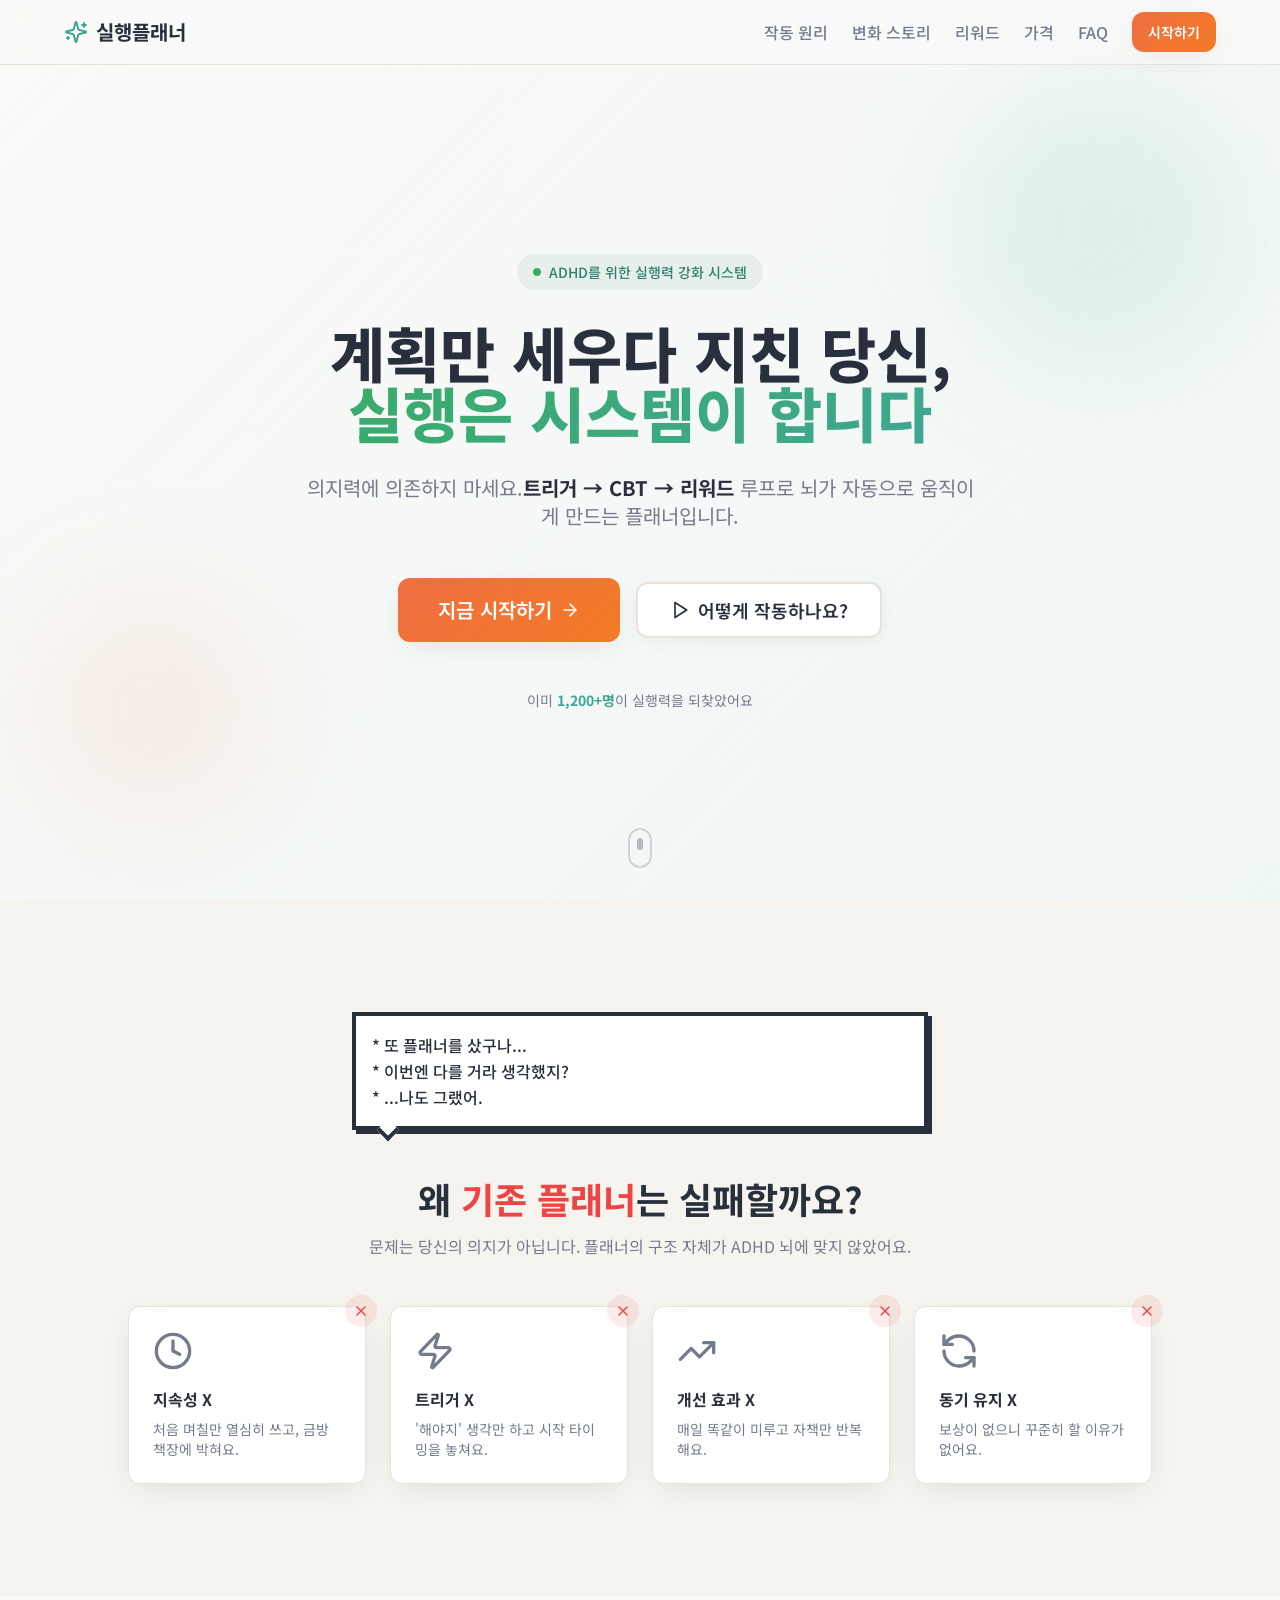
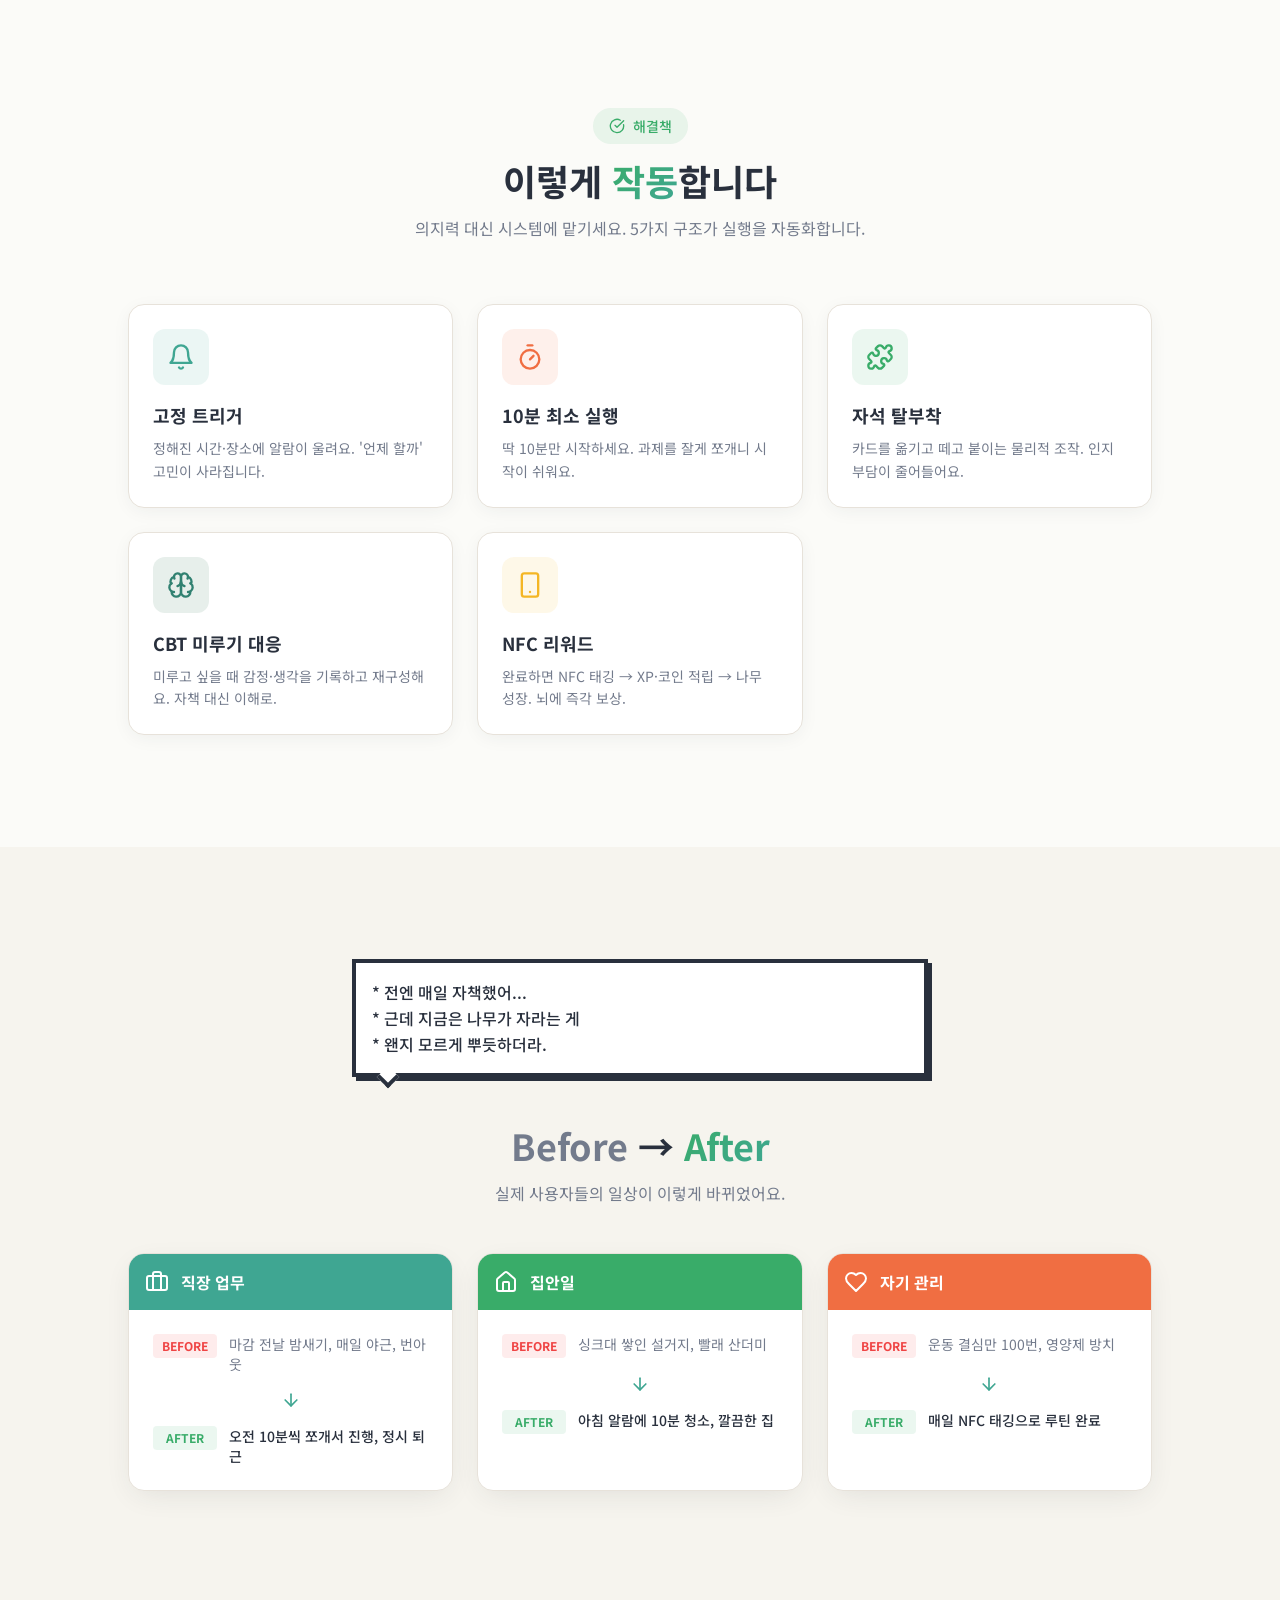
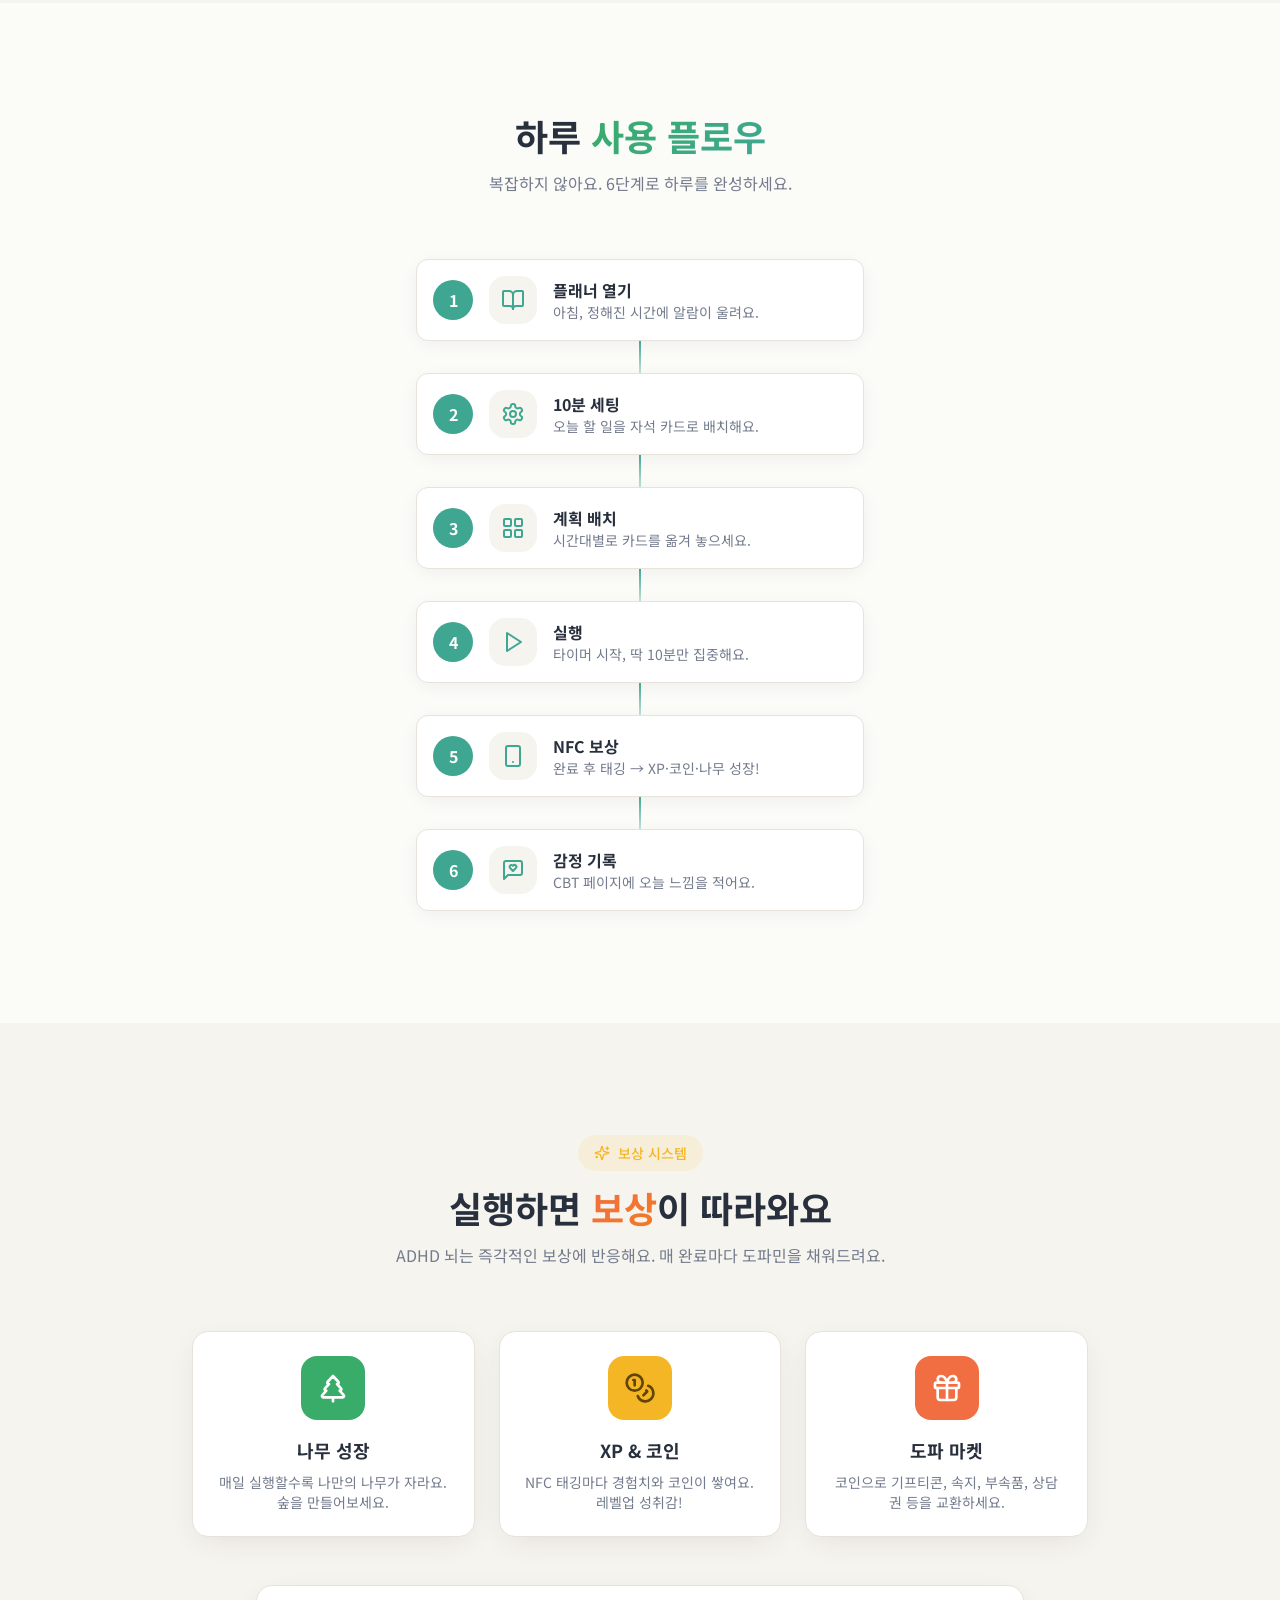
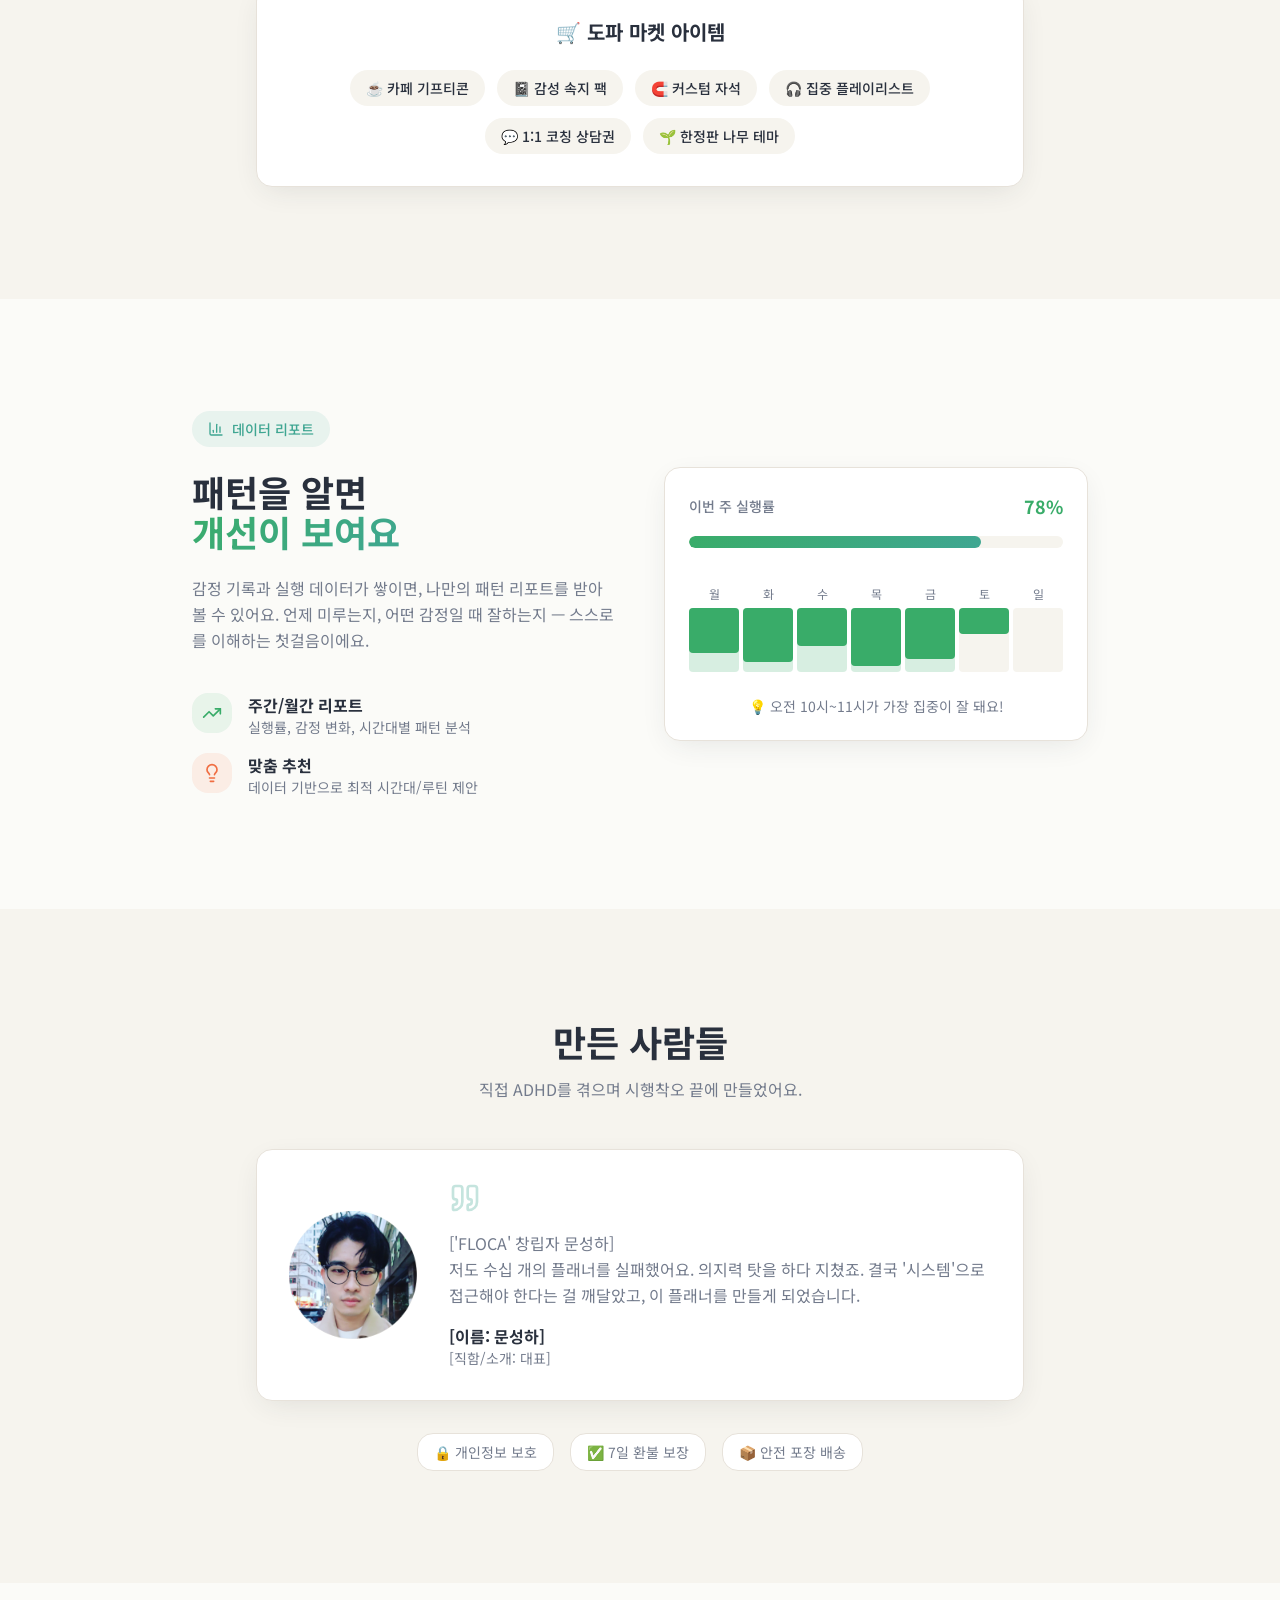
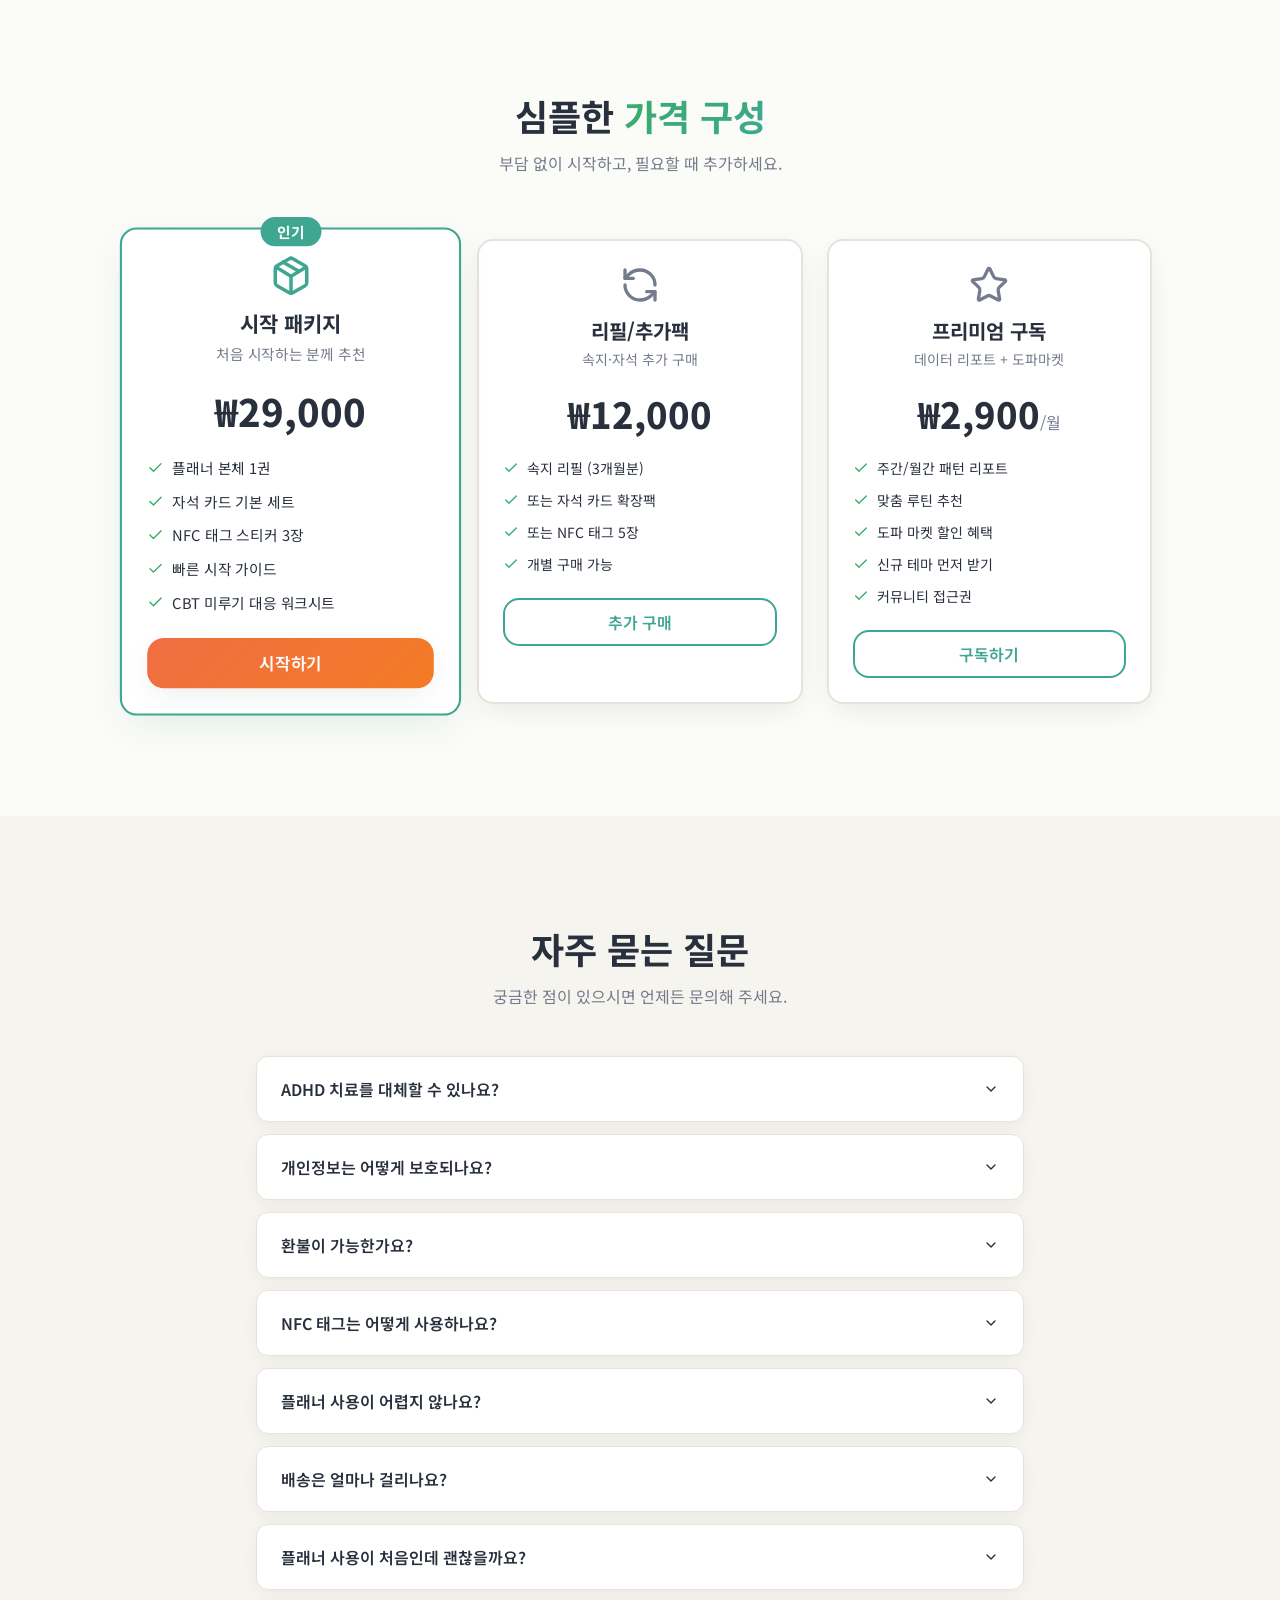
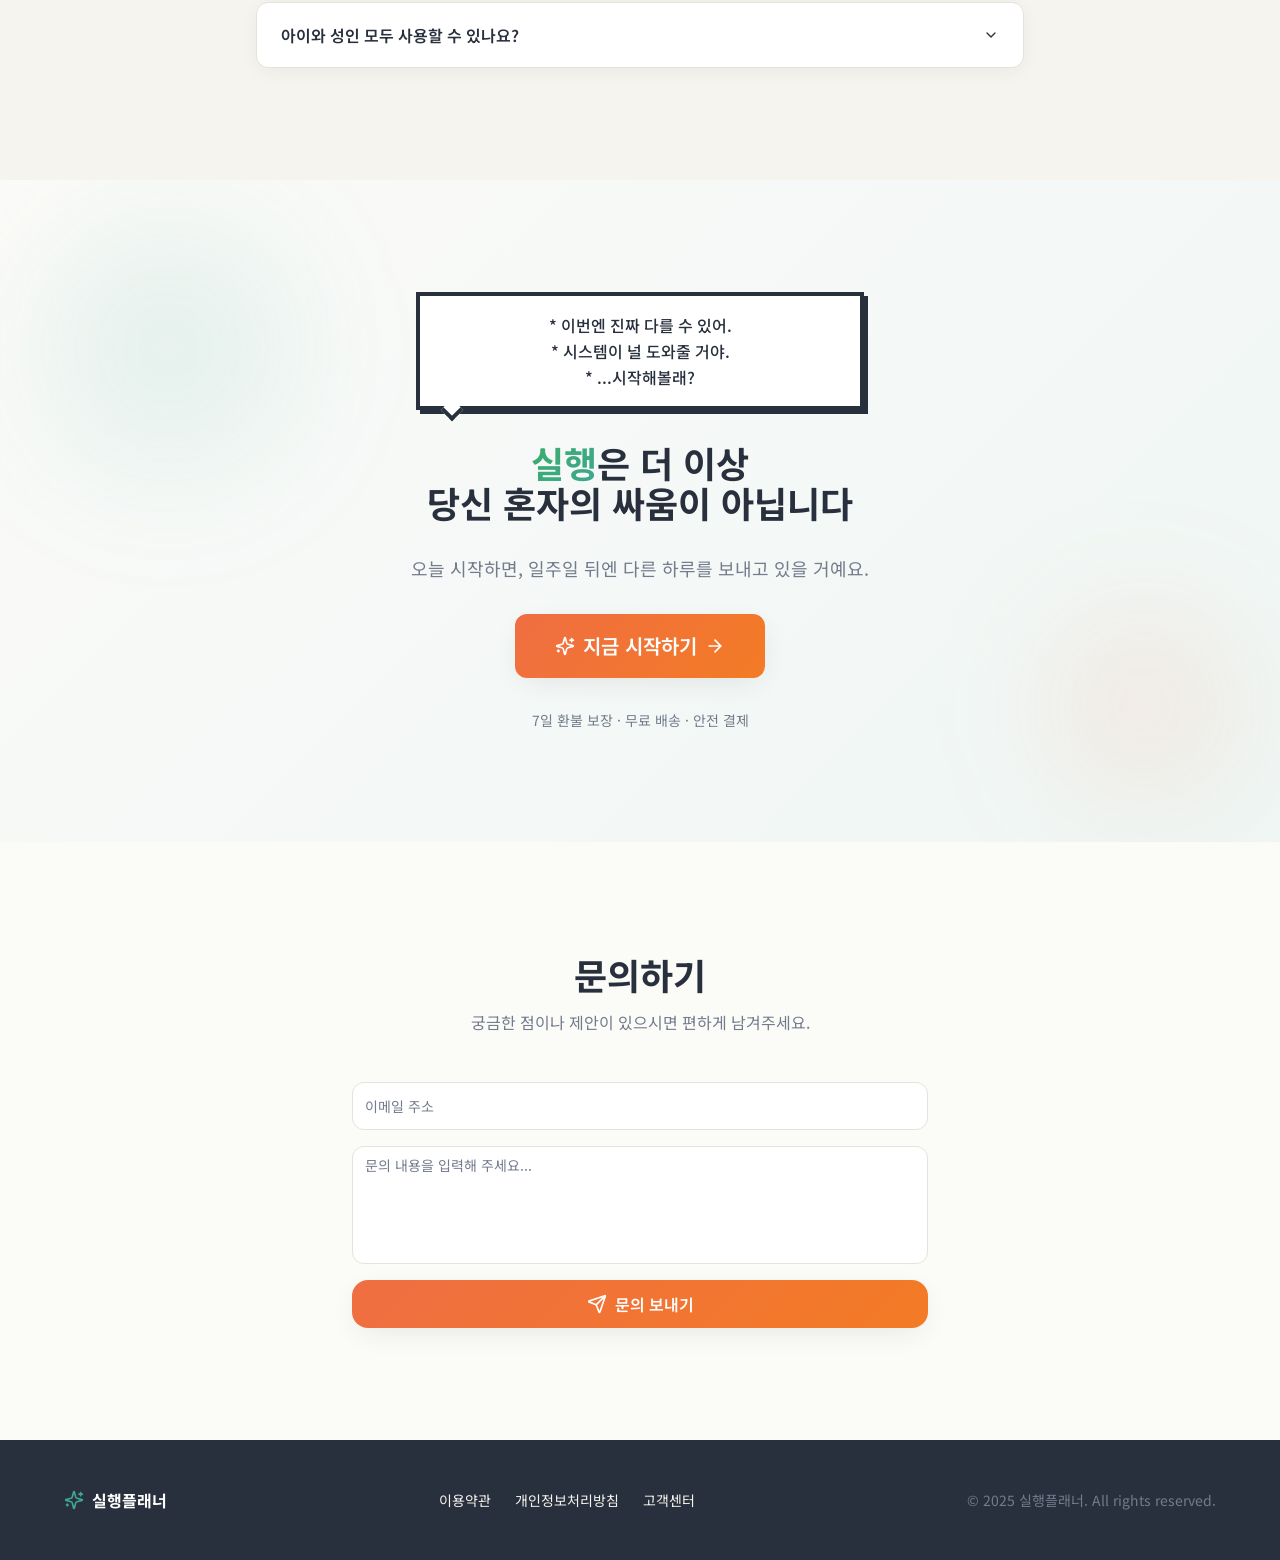
==== index.html @ 1f43a596 "배포" ====
<!DOCTYPE html>
<html lang="ko">
  <head>
    <meta charset="UTF-8" />
    <meta name="viewport" content="width=device-width, initial-scale=1.0" />
    
    <!-- SEO -->
    <title>실행플래너 | ADHD를 위한 실행력 강화 시스템</title>
    <meta name="description" content="계획만 세우다 지친 당신을 위한 ADHD 맞춤 플래너. 트리거+CBT+리워드 루프로 실행을 자동화합니다. 의지력 대신 시스템에 맡기세요." />
    <meta name="keywords" content="ADHD, 플래너, 실행력, 집중력, 시간관리, CBT, 리워드, 습관형성" />
    <meta name="author" content="실행플래너" />
    
    <!-- Open Graph -->
    <meta property="og:type" content="website" />
    <meta property="og:title" content="실행플래너 | ADHD를 위한 실행력 강화 시스템" />
    <meta property="og:description" content="계획만 세우다 지친 당신을 위한 ADHD 맞춤 플래너. 트리거+CBT+리워드 루프로 실행을 자동화합니다." />
    <meta property="og:image" content="/og-image.png" />
    <meta property="og:url" content="https://실행플래너.com" />
    <meta property="og:locale" content="ko_KR" />
    
    <!-- Twitter Card -->
    <meta name="twitter:card" content="summary_large_image" />
    <meta name="twitter:title" content="실행플래너 | ADHD를 위한 실행력 강화 시스템" />
    <meta name="twitter:description" content="계획만 세우다 지친 당신을 위한 ADHD 맞춤 플래너." />
    
    <!-- Canonical -->
    <link rel="canonical" href="https://실행플래너.com" />
    
    <!-- Favicon -->
    <link rel="icon" type="image/x-icon" href="/favicon.ico" />
    
    <!-- Preconnect for fonts -->
    <link rel="preconnect" href="https://fonts.googleapis.com" />
    <link rel="preconnect" href="https://fonts.gstatic.com" crossorigin />
    <script type="module" crossorigin src="/assets/index-B01bifIg.js"></script>
    <link rel="stylesheet" crossorigin href="/assets/index-B562vEe8.css">
  </head>
  <body>
    <div id="root"></div>
  </body>
</html>
---- assets/index-B562vEe8.css ----
@import"https://fonts.googleapis.com/css2?family=Noto+Sans+KR:wght@400;500;600;700;800&display=swap";*,:before,:after{--tw-border-spacing-x: 0;--tw-border-spacing-y: 0;--tw-translate-x: 0;--tw-translate-y: 0;--tw-rotate: 0;--tw-skew-x: 0;--tw-skew-y: 0;--tw-scale-x: 1;--tw-scale-y: 1;--tw-pan-x: ;--tw-pan-y: ;--tw-pinch-zoom: ;--tw-scroll-snap-strictness: proximity;--tw-gradient-from-position: ;--tw-gradient-via-position: ;--tw-gradient-to-position: ;--tw-ordinal: ;--tw-slashed-zero: ;--tw-numeric-figure: ;--tw-numeric-spacing: ;--tw-numeric-fraction: ;--tw-ring-inset: ;--tw-ring-offset-width: 0px;--tw-ring-offset-color: #fff;--tw-ring-color: rgb(59 130 246 / .5);--tw-ring-offset-shadow: 0 0 #0000;--tw-ring-shadow: 0 0 #0000;--tw-shadow: 0 0 #0000;--tw-shadow-colored: 0 0 #0000;--tw-blur: ;--tw-brightness: ;--tw-contrast: ;--tw-grayscale: ;--tw-hue-rotate: ;--tw-invert: ;--tw-saturate: ;--tw-sepia: ;--tw-drop-shadow: ;--tw-backdrop-blur: ;--tw-backdrop-brightness: ;--tw-backdrop-contrast: ;--tw-backdrop-grayscale: ;--tw-backdrop-hue-rotate: ;--tw-backdrop-invert: ;--tw-backdrop-opacity: ;--tw-backdrop-saturate: ;--tw-backdrop-sepia: ;--tw-contain-size: ;--tw-contain-layout: ;--tw-contain-paint: ;--tw-contain-style: }::backdrop{--tw-border-spacing-x: 0;--tw-border-spacing-y: 0;--tw-translate-x: 0;--tw-translate-y: 0;--tw-rotate: 0;--tw-skew-x: 0;--tw-skew-y: 0;--tw-scale-x: 1;--tw-scale-y: 1;--tw-pan-x: ;--tw-pan-y: ;--tw-pinch-zoom: ;--tw-scroll-snap-strictness: proximity;--tw-gradient-from-position: ;--tw-gradient-via-position: ;--tw-gradient-to-position: ;--tw-ordinal: ;--tw-slashed-zero: ;--tw-numeric-figure: ;--tw-numeric-spacing: ;--tw-numeric-fraction: ;--tw-ring-inset: ;--tw-ring-offset-width: 0px;--tw-ring-offset-color: #fff;--tw-ring-color: rgb(59 130 246 / .5);--tw-ring-offset-shadow: 0 0 #0000;--tw-ring-shadow: 0 0 #0000;--tw-shadow: 0 0 #0000;--tw-shadow-colored: 0 0 #0000;--tw-blur: ;--tw-brightness: ;--tw-contrast: ;--tw-grayscale: ;--tw-hue-rotate: ;--tw-invert: ;--tw-saturate: ;--tw-sepia: ;--tw-drop-shadow: ;--tw-backdrop-blur: ;--tw-backdrop-brightness: ;--tw-backdrop-contrast: ;--tw-backdrop-grayscale: ;--tw-backdrop-hue-rotate: ;--tw-backdrop-invert: ;--tw-backdrop-opacity: ;--tw-backdrop-saturate: ;--tw-backdrop-sepia: ;--tw-contain-size: ;--tw-contain-layout: ;--tw-contain-paint: ;--tw-contain-style: }*,:before,:after{box-sizing:border-box;border-width:0;border-style:solid;border-color:#e5e7eb}:before,:after{--tw-content: ""}html,:host{line-height:1.5;-webkit-text-size-adjust:100%;-moz-tab-size:4;-o-tab-size:4;tab-size:4;font-family:Noto Sans KR,sans-serif;font-feature-settings:normal;font-variation-settings:normal;-webkit-tap-highlight-color:transparent}body{margin:0;line-height:inherit}hr{height:0;color:inherit;border-top-width:1px}abbr:where([title]){-webkit-text-decoration:underline dotted;text-decoration:underline dotted}h1,h2,h3,h4,h5,h6{font-size:inherit;font-weight:inherit}a{color:inherit;text-decoration:inherit}b,strong{font-weight:bolder}code,kbd,samp,pre{font-family:ui-monospace,SFMono-Regular,Menlo,Monaco,Consolas,Liberation Mono,Courier New,monospace;font-feature-settings:normal;font-variation-settings:normal;font-size:1em}small{font-size:80%}sub,sup{font-size:75%;line-height:0;position:relative;vertical-align:baseline}sub{bottom:-.25em}sup{top:-.5em}table{text-indent:0;border-color:inherit;border-collapse:collapse}button,input,optgroup,select,textarea{font-family:inherit;font-feature-settings:inherit;font-variation-settings:inherit;font-size:100%;font-weight:inherit;line-height:inherit;letter-spacing:inherit;color:inherit;margin:0;padding:0}button,select{text-transform:none}button,input:where([type=button]),input:where([type=reset]),input:where([type=submit]){-webkit-appearance:button;background-color:transparent;background-image:none}:-moz-focusring{outline:auto}:-moz-ui-invalid{box-shadow:none}progress{vertical-align:baseline}::-webkit-inner-spin-button,::-webkit-outer-spin-button{height:auto}[type=search]{-webkit-appearance:textfield;outline-offset:-2px}::-webkit-search-decoration{-webkit-appearance:none}::-webkit-file-upload-button{-webkit-appearance:button;font:inherit}summary{display:list-item}blockquote,dl,dd,h1,h2,h3,h4,h5,h6,hr,figure,p,pre{margin:0}fieldset{margin:0;padding:0}legend{padding:0}ol,ul,menu{list-style:none;margin:0;padding:0}dialog{padding:0}textarea{resize:vertical}input::-moz-placeholder,textarea::-moz-placeholder{opacity:1;color:#9ca3af}input::placeholder,textarea::placeholder{opacity:1;color:#9ca3af}button,[role=button]{cursor:pointer}:disabled{cursor:default}img,svg,video,canvas,audio,iframe,embed,object{display:block;vertical-align:middle}img,video{max-width:100%;height:auto}[hidden]:where(:not([hidden=until-found])){display:none}:root{--background: 45 30% 98%;--foreground: 220 20% 20%;--card: 0 0% 100%;--card-foreground: 220 20% 20%;--popover: 0 0% 100%;--popover-foreground: 220 20% 20%;--primary: 168 45% 45%;--primary-foreground: 0 0% 100%;--secondary: 150 20% 92%;--secondary-foreground: 168 45% 35%;--muted: 40 30% 95%;--muted-foreground: 220 10% 50%;--accent: 15 85% 60%;--accent-foreground: 0 0% 100%;--reward: 42 90% 55%;--reward-foreground: 42 90% 20%;--growth: 145 50% 45%;--growth-foreground: 0 0% 100%;--destructive: 0 84.2% 60.2%;--destructive-foreground: 210 40% 98%;--border: 40 20% 88%;--input: 40 20% 88%;--ring: 168 45% 45%;--radius: 1rem;--shadow-soft: 0 4px 20px -4px hsl(220 20% 20% / .08);--shadow-card: 0 8px 30px -8px hsl(220 20% 20% / .12);--shadow-hover: 0 12px 40px -12px hsl(168 45% 45% / .2);--gradient-hero: linear-gradient(135deg, hsl(45 30% 98%) 0%, hsl(168 30% 95%) 100%);--gradient-accent: linear-gradient(135deg, hsl(15 85% 60%) 0%, hsl(25 90% 55%) 100%);--gradient-growth: linear-gradient(135deg, hsl(145 50% 45%) 0%, hsl(168 45% 45%) 100%);--gradient-reward: linear-gradient(135deg, hsl(42 90% 55%) 0%, hsl(35 85% 50%) 100%);--sidebar-background: 0 0% 98%;--sidebar-foreground: 240 5.3% 26.1%;--sidebar-primary: 240 5.9% 10%;--sidebar-primary-foreground: 0 0% 98%;--sidebar-accent: 240 4.8% 95.9%;--sidebar-accent-foreground: 240 5.9% 10%;--sidebar-border: 220 13% 91%;--sidebar-ring: 217.2 91.2% 59.8%}.dark{--background: 220 20% 12%;--foreground: 45 30% 95%;--card: 220 20% 16%;--card-foreground: 45 30% 95%;--popover: 220 20% 16%;--popover-foreground: 45 30% 95%;--primary: 168 45% 50%;--primary-foreground: 220 20% 10%;--secondary: 220 15% 22%;--secondary-foreground: 168 45% 70%;--muted: 220 15% 20%;--muted-foreground: 220 10% 60%;--accent: 15 85% 55%;--accent-foreground: 0 0% 100%;--reward: 42 90% 55%;--reward-foreground: 42 90% 15%;--growth: 145 50% 50%;--growth-foreground: 220 20% 10%;--destructive: 0 62.8% 30.6%;--destructive-foreground: 210 40% 98%;--border: 220 15% 25%;--input: 220 15% 25%;--ring: 168 45% 50%;--shadow-soft: 0 4px 20px -4px hsl(0 0% 0% / .3);--shadow-card: 0 8px 30px -8px hsl(0 0% 0% / .4);--shadow-hover: 0 12px 40px -12px hsl(168 45% 45% / .3)}*{border-color:hsl(var(--border))}html{scroll-behavior:smooth}body{background-color:hsl(var(--background));color:hsl(var(--foreground));-webkit-font-smoothing:antialiased;-moz-osx-font-smoothing:grayscale;font-family:Noto Sans KR,sans-serif}.container{width:100%;margin-right:auto;margin-left:auto;padding-right:1.5rem;padding-left:1.5rem}@media (min-width: 640px){.container{max-width:640px}}@media (min-width: 768px){.container{max-width:768px}}@media (min-width: 1024px){.container{max-width:1024px}}@media (min-width: 1200px){.container{max-width:1200px}}.dialog-box{position:relative;border-radius:0;border-width:4px;border-color:hsl(var(--foreground));background-color:hsl(var(--card));padding:1rem;box-shadow:4px 4px hsl(var(--foreground))}.dialog-box:before{content:"";position:absolute;bottom:-.75rem;left:1.5rem;height:1rem;width:1rem;border-bottom-width:4px;border-right-width:4px;border-color:hsl(var(--foreground));background-color:hsl(var(--card));transform:rotate(45deg)}.flow-connector{margin-left:auto;margin-right:auto;height:2rem;width:.125rem;background-image:linear-gradient(to bottom,var(--tw-gradient-stops));--tw-gradient-from: hsl(var(--primary)) var(--tw-gradient-from-position);--tw-gradient-to: hsl(var(--primary) / 0) var(--tw-gradient-to-position);--tw-gradient-stops: var(--tw-gradient-from), var(--tw-gradient-to);--tw-gradient-to: hsl(var(--primary) / .3) var(--tw-gradient-to-position)}.sr-only{position:absolute;width:1px;height:1px;padding:0;margin:-1px;overflow:hidden;clip:rect(0,0,0,0);white-space:nowrap;border-width:0}.pointer-events-none{pointer-events:none}.pointer-events-auto{pointer-events:auto}.visible{visibility:visible}.invisible{visibility:hidden}.fixed{position:fixed}.absolute{position:absolute}.relative{position:relative}.inset-0{top:0;right:0;bottom:0;left:0}.inset-x-0{left:0;right:0}.inset-y-0{top:0;bottom:0}.-bottom-12{bottom:-3rem}.-left-12{left:-3rem}.-right-12{right:-3rem}.-right-3{right:-.75rem}.-top-12{top:-3rem}.-top-3{top:-.75rem}.bottom-0{bottom:0}.bottom-10{bottom:2.5rem}.bottom-20{bottom:5rem}.bottom-8{bottom:2rem}.left-0{left:0}.left-1{left:.25rem}.left-1\/2{left:50%}.left-10{left:2.5rem}.left-2{left:.5rem}.left-\[50\%\]{left:50%}.right-0{right:0}.right-1{right:.25rem}.right-10{right:2.5rem}.right-2{right:.5rem}.right-3{right:.75rem}.right-4{right:1rem}.top-0{top:0}.top-1\.5{top:.375rem}.top-1\/2{top:50%}.top-10{top:2.5rem}.top-2{top:.5rem}.top-20{top:5rem}.top-3\.5{top:.875rem}.top-4{top:1rem}.top-\[1px\]{top:1px}.top-\[50\%\]{top:50%}.top-\[60\%\]{top:60%}.top-full{top:100%}.z-10{z-index:10}.z-20{z-index:20}.z-50{z-index:50}.z-\[100\]{z-index:100}.z-\[1\]{z-index:1}.-mx-1{margin-left:-.25rem;margin-right:-.25rem}.mx-2{margin-left:.5rem;margin-right:.5rem}.mx-3\.5{margin-left:.875rem;margin-right:.875rem}.mx-auto{margin-left:auto;margin-right:auto}.my-0\.5{margin-top:.125rem;margin-bottom:.125rem}.my-1{margin-top:.25rem;margin-bottom:.25rem}.-ml-4{margin-left:-1rem}.-mt-4{margin-top:-1rem}.mb-1{margin-bottom:.25rem}.mb-12{margin-bottom:3rem}.mb-16{margin-bottom:4rem}.mb-2{margin-bottom:.5rem}.mb-3{margin-bottom:.75rem}.mb-4{margin-bottom:1rem}.mb-6{margin-bottom:1.5rem}.ml-1{margin-left:.25rem}.ml-auto{margin-left:auto}.mr-2{margin-right:.5rem}.mt-0\.5{margin-top:.125rem}.mt-1{margin-top:.25rem}.mt-1\.5{margin-top:.375rem}.mt-2{margin-top:.5rem}.mt-24{margin-top:6rem}.mt-4{margin-top:1rem}.mt-8{margin-top:2rem}.mt-auto{margin-top:auto}.block{display:block}.flex{display:flex}.inline-flex{display:inline-flex}.table{display:table}.grid{display:grid}.hidden{display:none}.aspect-square{aspect-ratio:1 / 1}.aspect-video{aspect-ratio:16 / 9}.size-4{width:1rem;height:1rem}.h-1\.5{height:.375rem}.h-10{height:2.5rem}.h-11{height:2.75rem}.h-12{height:3rem}.h-14{height:3.5rem}.h-16{height:4rem}.h-2{height:.5rem}.h-2\.5{height:.625rem}.h-3{height:.75rem}.h-3\.5{height:.875rem}.h-32{height:8rem}.h-4{height:1rem}.h-48{height:12rem}.h-5{height:1.25rem}.h-56{height:14rem}.h-6{height:1.5rem}.h-64{height:16rem}.h-7{height:1.75rem}.h-72{height:18rem}.h-8{height:2rem}.h-9{height:2.25rem}.h-\[1px\]{height:1px}.h-\[var\(--radix-navigation-menu-viewport-height\)\]{height:var(--radix-navigation-menu-viewport-height)}.h-\[var\(--radix-select-trigger-height\)\]{height:var(--radix-select-trigger-height)}.h-auto{height:auto}.h-full{height:100%}.h-px{height:1px}.h-svh{height:100svh}.max-h-96{max-height:24rem}.max-h-\[300px\]{max-height:300px}.max-h-screen{max-height:100vh}.min-h-0{min-height:0px}.min-h-\[80px\]{min-height:80px}.min-h-screen{min-height:100vh}.min-h-svh{min-height:100svh}.w-0{width:0px}.w-1{width:.25rem}.w-1\.5{width:.375rem}.w-10{width:2.5rem}.w-11{width:2.75rem}.w-12{width:3rem}.w-14{width:3.5rem}.w-16{width:4rem}.w-2{width:.5rem}.w-2\.5{width:.625rem}.w-3{width:.75rem}.w-3\.5{width:.875rem}.w-3\/4{width:75%}.w-32{width:8rem}.w-4{width:1rem}.w-48{width:12rem}.w-5{width:1.25rem}.w-56{width:14rem}.w-6{width:1.5rem}.w-64{width:16rem}.w-7{width:1.75rem}.w-72{width:18rem}.w-8{width:2rem}.w-9{width:2.25rem}.w-\[--sidebar-width\]{width:var(--sidebar-width)}.w-\[100px\]{width:100px}.w-\[1px\]{width:1px}.w-\[78\%\]{width:78%}.w-auto{width:auto}.w-full{width:100%}.w-max{width:-moz-max-content;width:max-content}.w-px{width:1px}.min-w-0{min-width:0px}.min-w-5{min-width:1.25rem}.min-w-\[12rem\]{min-width:12rem}.min-w-\[8rem\]{min-width:8rem}.min-w-\[var\(--radix-select-trigger-width\)\]{min-width:var(--radix-select-trigger-width)}.max-w-2xl{max-width:42rem}.max-w-3xl{max-width:48rem}.max-w-4xl{max-width:56rem}.max-w-5xl{max-width:64rem}.max-w-\[--skeleton-width\]{max-width:var(--skeleton-width)}.max-w-lg{max-width:32rem}.max-w-max{max-width:-moz-max-content;max-width:max-content}.max-w-md{max-width:28rem}.max-w-xl{max-width:36rem}.flex-1{flex:1 1 0%}.shrink-0{flex-shrink:0}.grow{flex-grow:1}.grow-0{flex-grow:0}.basis-full{flex-basis:100%}.caption-bottom{caption-side:bottom}.border-collapse{border-collapse:collapse}.-translate-x-1\/2{--tw-translate-x: -50%;transform:translate(var(--tw-translate-x),var(--tw-translate-y)) rotate(var(--tw-rotate)) skew(var(--tw-skew-x)) skewY(var(--tw-skew-y)) scaleX(var(--tw-scale-x)) scaleY(var(--tw-scale-y))}.-translate-x-px{--tw-translate-x: -1px;transform:translate(var(--tw-translate-x),var(--tw-translate-y)) rotate(var(--tw-rotate)) skew(var(--tw-skew-x)) skewY(var(--tw-skew-y)) scaleX(var(--tw-scale-x)) scaleY(var(--tw-scale-y))}.-translate-y-1\/2{--tw-translate-y: -50%;transform:translate(var(--tw-translate-x),var(--tw-translate-y)) rotate(var(--tw-rotate)) skew(var(--tw-skew-x)) skewY(var(--tw-skew-y)) scaleX(var(--tw-scale-x)) scaleY(var(--tw-scale-y))}.translate-x-\[-50\%\]{--tw-translate-x: -50%;transform:translate(var(--tw-translate-x),var(--tw-translate-y)) rotate(var(--tw-rotate)) skew(var(--tw-skew-x)) skewY(var(--tw-skew-y)) scaleX(var(--tw-scale-x)) scaleY(var(--tw-scale-y))}.translate-x-px{--tw-translate-x: 1px;transform:translate(var(--tw-translate-x),var(--tw-translate-y)) rotate(var(--tw-rotate)) skew(var(--tw-skew-x)) skewY(var(--tw-skew-y)) scaleX(var(--tw-scale-x)) scaleY(var(--tw-scale-y))}.translate-y-\[-50\%\]{--tw-translate-y: -50%;transform:translate(var(--tw-translate-x),var(--tw-translate-y)) rotate(var(--tw-rotate)) skew(var(--tw-skew-x)) skewY(var(--tw-skew-y)) scaleX(var(--tw-scale-x)) scaleY(var(--tw-scale-y))}.rotate-45{--tw-rotate: 45deg;transform:translate(var(--tw-translate-x),var(--tw-translate-y)) rotate(var(--tw-rotate)) skew(var(--tw-skew-x)) skewY(var(--tw-skew-y)) scaleX(var(--tw-scale-x)) scaleY(var(--tw-scale-y))}.rotate-90{--tw-rotate: 90deg;transform:translate(var(--tw-translate-x),var(--tw-translate-y)) rotate(var(--tw-rotate)) skew(var(--tw-skew-x)) skewY(var(--tw-skew-y)) scaleX(var(--tw-scale-x)) scaleY(var(--tw-scale-y))}.scale-105{--tw-scale-x: 1.05;--tw-scale-y: 1.05;transform:translate(var(--tw-translate-x),var(--tw-translate-y)) rotate(var(--tw-rotate)) skew(var(--tw-skew-x)) skewY(var(--tw-skew-y)) scaleX(var(--tw-scale-x)) scaleY(var(--tw-scale-y))}.transform{transform:translate(var(--tw-translate-x),var(--tw-translate-y)) rotate(var(--tw-rotate)) skew(var(--tw-skew-x)) skewY(var(--tw-skew-y)) scaleX(var(--tw-scale-x)) scaleY(var(--tw-scale-y))}@keyframes bounce{0%,to{transform:translateY(-25%);animation-timing-function:cubic-bezier(.8,0,1,1)}50%{transform:none;animation-timing-function:cubic-bezier(0,0,.2,1)}}.animate-bounce{animation:bounce 1s infinite}@keyframes pulse{50%{opacity:.5}}.animate-pulse{animation:pulse 2s cubic-bezier(.4,0,.6,1) infinite}.cursor-default{cursor:default}.cursor-pointer{cursor:pointer}.touch-none{touch-action:none}.select-none{-webkit-user-select:none;-moz-user-select:none;user-select:none}.resize-none{resize:none}.scroll-mt-16{scroll-margin-top:4rem}.list-none{list-style-type:none}.grid-cols-1{grid-template-columns:repeat(1,minmax(0,1fr))}.grid-cols-7{grid-template-columns:repeat(7,minmax(0,1fr))}.flex-row{flex-direction:row}.flex-col{flex-direction:column}.flex-col-reverse{flex-direction:column-reverse}.flex-wrap{flex-wrap:wrap}.items-start{align-items:flex-start}.items-end{align-items:flex-end}.items-center{align-items:center}.items-stretch{align-items:stretch}.justify-center{justify-content:center}.justify-between{justify-content:space-between}.gap-1{gap:.25rem}.gap-1\.5{gap:.375rem}.gap-12{gap:3rem}.gap-2{gap:.5rem}.gap-3{gap:.75rem}.gap-4{gap:1rem}.gap-6{gap:1.5rem}.gap-8{gap:2rem}.space-x-1>:not([hidden])~:not([hidden]){--tw-space-x-reverse: 0;margin-right:calc(.25rem * var(--tw-space-x-reverse));margin-left:calc(.25rem * calc(1 - var(--tw-space-x-reverse)))}.space-x-4>:not([hidden])~:not([hidden]){--tw-space-x-reverse: 0;margin-right:calc(1rem * var(--tw-space-x-reverse));margin-left:calc(1rem * calc(1 - var(--tw-space-x-reverse)))}.space-y-1>:not([hidden])~:not([hidden]){--tw-space-y-reverse: 0;margin-top:calc(.25rem * calc(1 - var(--tw-space-y-reverse)));margin-bottom:calc(.25rem * var(--tw-space-y-reverse))}.space-y-1\.5>:not([hidden])~:not([hidden]){--tw-space-y-reverse: 0;margin-top:calc(.375rem * calc(1 - var(--tw-space-y-reverse)));margin-bottom:calc(.375rem * var(--tw-space-y-reverse))}.space-y-2>:not([hidden])~:not([hidden]){--tw-space-y-reverse: 0;margin-top:calc(.5rem * calc(1 - var(--tw-space-y-reverse)));margin-bottom:calc(.5rem * var(--tw-space-y-reverse))}.space-y-3>:not([hidden])~:not([hidden]){--tw-space-y-reverse: 0;margin-top:calc(.75rem * calc(1 - var(--tw-space-y-reverse)));margin-bottom:calc(.75rem * var(--tw-space-y-reverse))}.space-y-4>:not([hidden])~:not([hidden]){--tw-space-y-reverse: 0;margin-top:calc(1rem * calc(1 - var(--tw-space-y-reverse)));margin-bottom:calc(1rem * var(--tw-space-y-reverse))}.space-y-6>:not([hidden])~:not([hidden]){--tw-space-y-reverse: 0;margin-top:calc(1.5rem * calc(1 - var(--tw-space-y-reverse)));margin-bottom:calc(1.5rem * var(--tw-space-y-reverse))}.space-y-8>:not([hidden])~:not([hidden]){--tw-space-y-reverse: 0;margin-top:calc(2rem * calc(1 - var(--tw-space-y-reverse)));margin-bottom:calc(2rem * var(--tw-space-y-reverse))}.overflow-auto{overflow:auto}.overflow-hidden{overflow:hidden}.overflow-y-auto{overflow-y:auto}.overflow-x-hidden{overflow-x:hidden}.whitespace-nowrap{white-space:nowrap}.break-words{overflow-wrap:break-word}.rounded{border-radius:.25rem}.rounded-2xl{border-radius:1rem}.rounded-\[2px\]{border-radius:2px}.rounded-\[inherit\]{border-radius:inherit}.rounded-full{border-radius:9999px}.rounded-lg{border-radius:var(--radius)}.rounded-md{border-radius:calc(var(--radius) - 4px)}.rounded-sm{border-radius:calc(var(--radius) - 8px)}.rounded-xl{border-radius:.75rem}.rounded-t-\[10px\]{border-top-left-radius:10px;border-top-right-radius:10px}.rounded-tl-sm{border-top-left-radius:calc(var(--radius) - 8px)}.border{border-width:1px}.border-2{border-width:2px}.border-\[1\.5px\]{border-width:1.5px}.border-y{border-top-width:1px;border-bottom-width:1px}.border-b{border-bottom-width:1px}.border-l{border-left-width:1px}.border-r{border-right-width:1px}.border-t{border-top-width:1px}.border-dashed{border-style:dashed}.border-\[--color-border\]{border-color:var(--color-border)}.border-border{border-color:hsl(var(--border))}.border-border\/50{border-color:hsl(var(--border) / .5)}.border-destructive{border-color:hsl(var(--destructive))}.border-destructive\/50{border-color:hsl(var(--destructive) / .5)}.border-input{border-color:hsl(var(--input))}.border-muted-foreground\/30{border-color:hsl(var(--muted-foreground) / .3)}.border-primary{border-color:hsl(var(--primary))}.border-sidebar-border{border-color:hsl(var(--sidebar-border))}.border-transparent{border-color:transparent}.border-l-transparent{border-left-color:transparent}.border-t-transparent{border-top-color:transparent}.bg-\[--color-bg\]{background-color:var(--color-bg)}.bg-accent{background-color:hsl(var(--accent))}.bg-accent\/10{background-color:hsl(var(--accent) / .1)}.bg-background{background-color:hsl(var(--background))}.bg-background\/80{background-color:hsl(var(--background) / .8)}.bg-black\/80{background-color:#000c}.bg-border{background-color:hsl(var(--border))}.bg-card{background-color:hsl(var(--card))}.bg-destructive{background-color:hsl(var(--destructive))}.bg-destructive\/10{background-color:hsl(var(--destructive) / .1)}.bg-foreground{background-color:hsl(var(--foreground))}.bg-growth{background-color:hsl(var(--growth))}.bg-growth\/10{background-color:hsl(var(--growth) / .1)}.bg-growth\/20{background-color:hsl(var(--growth) / .2)}.bg-muted{background-color:hsl(var(--muted))}.bg-muted-foreground\/50{background-color:hsl(var(--muted-foreground) / .5)}.bg-muted\/50{background-color:hsl(var(--muted) / .5)}.bg-popover{background-color:hsl(var(--popover))}.bg-primary{background-color:hsl(var(--primary))}.bg-primary\/10{background-color:hsl(var(--primary) / .1)}.bg-reward{background-color:hsl(var(--reward))}.bg-reward\/10{background-color:hsl(var(--reward) / .1)}.bg-secondary{background-color:hsl(var(--secondary))}.bg-sidebar{background-color:hsl(var(--sidebar-background))}.bg-sidebar-border{background-color:hsl(var(--sidebar-border))}.bg-transparent{background-color:transparent}.fill-current{fill:currentColor}.p-0{padding:0}.p-1{padding:.25rem}.p-2{padding:.5rem}.p-3{padding:.75rem}.p-4{padding:1rem}.p-6{padding:1.5rem}.p-8{padding:2rem}.p-\[1px\]{padding:1px}.px-1{padding-left:.25rem;padding-right:.25rem}.px-10{padding-left:2.5rem;padding-right:2.5rem}.px-2{padding-left:.5rem;padding-right:.5rem}.px-2\.5{padding-left:.625rem;padding-right:.625rem}.px-3{padding-left:.75rem;padding-right:.75rem}.px-4{padding-left:1rem;padding-right:1rem}.px-5{padding-left:1.25rem;padding-right:1.25rem}.px-6{padding-left:1.5rem;padding-right:1.5rem}.px-8{padding-left:2rem;padding-right:2rem}.py-0\.5{padding-top:.125rem;padding-bottom:.125rem}.py-1{padding-top:.25rem;padding-bottom:.25rem}.py-1\.5{padding-top:.375rem;padding-bottom:.375rem}.py-12{padding-top:3rem;padding-bottom:3rem}.py-2{padding-top:.5rem;padding-bottom:.5rem}.py-20{padding-top:5rem;padding-bottom:5rem}.py-3{padding-top:.75rem;padding-bottom:.75rem}.py-4{padding-top:1rem;padding-bottom:1rem}.py-5{padding-top:1.25rem;padding-bottom:1.25rem}.py-6{padding-top:1.5rem;padding-bottom:1.5rem}.pb-3{padding-bottom:.75rem}.pb-4{padding-bottom:1rem}.pb-5{padding-bottom:1.25rem}.pl-2\.5{padding-left:.625rem}.pl-4{padding-left:1rem}.pl-8{padding-left:2rem}.pr-2{padding-right:.5rem}.pr-2\.5{padding-right:.625rem}.pr-8{padding-right:2rem}.pt-0{padding-top:0}.pt-1{padding-top:.25rem}.pt-16{padding-top:4rem}.pt-2{padding-top:.5rem}.pt-3{padding-top:.75rem}.pt-4{padding-top:1rem}.text-left{text-align:left}.text-center{text-align:center}.align-middle{vertical-align:middle}.font-mono{font-family:ui-monospace,SFMono-Regular,Menlo,Monaco,Consolas,Liberation Mono,Courier New,monospace}.text-2xl{font-size:1.5rem;line-height:2rem}.text-3xl{font-size:1.875rem;line-height:2.25rem}.text-4xl{font-size:2.25rem;line-height:2.5rem}.text-\[0\.8rem\]{font-size:.8rem}.text-base{font-size:1rem;line-height:1.5rem}.text-lg{font-size:1.125rem;line-height:1.75rem}.text-sm{font-size:.875rem;line-height:1.25rem}.text-xl{font-size:1.25rem;line-height:1.75rem}.text-xs{font-size:.75rem;line-height:1rem}.font-bold{font-weight:700}.font-extrabold{font-weight:800}.font-medium{font-weight:500}.font-normal{font-weight:400}.font-semibold{font-weight:600}.tabular-nums{--tw-numeric-spacing: tabular-nums;font-variant-numeric:var(--tw-ordinal) var(--tw-slashed-zero) var(--tw-numeric-figure) var(--tw-numeric-spacing) var(--tw-numeric-fraction)}.leading-none{line-height:1}.leading-relaxed{line-height:1.625}.leading-tight{line-height:1.25}.tracking-tight{letter-spacing:-.025em}.tracking-widest{letter-spacing:.1em}.text-accent{color:hsl(var(--accent))}.text-accent-foreground{color:hsl(var(--accent-foreground))}.text-card{color:hsl(var(--card))}.text-card-foreground{color:hsl(var(--card-foreground))}.text-current{color:currentColor}.text-destructive{color:hsl(var(--destructive))}.text-destructive-foreground{color:hsl(var(--destructive-foreground))}.text-foreground{color:hsl(var(--foreground))}.text-foreground\/50{color:hsl(var(--foreground) / .5)}.text-growth{color:hsl(var(--growth))}.text-growth-foreground{color:hsl(var(--growth-foreground))}.text-muted{color:hsl(var(--muted))}.text-muted-foreground{color:hsl(var(--muted-foreground))}.text-popover-foreground{color:hsl(var(--popover-foreground))}.text-primary{color:hsl(var(--primary))}.text-primary-foreground{color:hsl(var(--primary-foreground))}.text-primary\/30{color:hsl(var(--primary) / .3)}.text-reward{color:hsl(var(--reward))}.text-reward-foreground{color:hsl(var(--reward-foreground))}.text-secondary-foreground{color:hsl(var(--secondary-foreground))}.text-sidebar-foreground{color:hsl(var(--sidebar-foreground))}.text-sidebar-foreground\/70{color:hsl(var(--sidebar-foreground) / .7)}.underline{text-decoration-line:underline}.underline-offset-4{text-underline-offset:4px}.opacity-0{opacity:0}.opacity-50{opacity:.5}.opacity-60{opacity:.6}.opacity-70{opacity:.7}.opacity-90{opacity:.9}.shadow-\[0_0_0_1px_hsl\(var\(--sidebar-border\)\)\]{--tw-shadow: 0 0 0 1px hsl(var(--sidebar-border));--tw-shadow-colored: 0 0 0 1px var(--tw-shadow-color);box-shadow:var(--tw-ring-offset-shadow, 0 0 #0000),var(--tw-ring-shadow, 0 0 #0000),var(--tw-shadow)}.shadow-lg{--tw-shadow: 0 10px 15px -3px rgb(0 0 0 / .1), 0 4px 6px -4px rgb(0 0 0 / .1);--tw-shadow-colored: 0 10px 15px -3px var(--tw-shadow-color), 0 4px 6px -4px var(--tw-shadow-color);box-shadow:var(--tw-ring-offset-shadow, 0 0 #0000),var(--tw-ring-shadow, 0 0 #0000),var(--tw-shadow)}.shadow-md{--tw-shadow: 0 4px 6px -1px rgb(0 0 0 / .1), 0 2px 4px -2px rgb(0 0 0 / .1);--tw-shadow-colored: 0 4px 6px -1px var(--tw-shadow-color), 0 2px 4px -2px var(--tw-shadow-color);box-shadow:var(--tw-ring-offset-shadow, 0 0 #0000),var(--tw-ring-shadow, 0 0 #0000),var(--tw-shadow)}.shadow-none{--tw-shadow: 0 0 #0000;--tw-shadow-colored: 0 0 #0000;box-shadow:var(--tw-ring-offset-shadow, 0 0 #0000),var(--tw-ring-shadow, 0 0 #0000),var(--tw-shadow)}.shadow-sm{--tw-shadow: 0 1px 2px 0 rgb(0 0 0 / .05);--tw-shadow-colored: 0 1px 2px 0 var(--tw-shadow-color);box-shadow:var(--tw-ring-offset-shadow, 0 0 #0000),var(--tw-ring-shadow, 0 0 #0000),var(--tw-shadow)}.shadow-xl{--tw-shadow: 0 20px 25px -5px rgb(0 0 0 / .1), 0 8px 10px -6px rgb(0 0 0 / .1);--tw-shadow-colored: 0 20px 25px -5px var(--tw-shadow-color), 0 8px 10px -6px var(--tw-shadow-color);box-shadow:var(--tw-ring-offset-shadow, 0 0 #0000),var(--tw-ring-shadow, 0 0 #0000),var(--tw-shadow)}.shadow-card{--tw-shadow-color: hsl(var(--card));--tw-shadow: var(--tw-shadow-colored)}.outline-none{outline:2px solid transparent;outline-offset:2px}.outline{outline-style:solid}.ring-0{--tw-ring-offset-shadow: var(--tw-ring-inset) 0 0 0 var(--tw-ring-offset-width) var(--tw-ring-offset-color);--tw-ring-shadow: var(--tw-ring-inset) 0 0 0 calc(0px + var(--tw-ring-offset-width)) var(--tw-ring-color);box-shadow:var(--tw-ring-offset-shadow),var(--tw-ring-shadow),var(--tw-shadow, 0 0 #0000)}.ring-2{--tw-ring-offset-shadow: var(--tw-ring-inset) 0 0 0 var(--tw-ring-offset-width) var(--tw-ring-offset-color);--tw-ring-shadow: var(--tw-ring-inset) 0 0 0 calc(2px + var(--tw-ring-offset-width)) var(--tw-ring-color);box-shadow:var(--tw-ring-offset-shadow),var(--tw-ring-shadow),var(--tw-shadow, 0 0 #0000)}.ring-ring{--tw-ring-color: hsl(var(--ring))}.ring-sidebar-ring{--tw-ring-color: hsl(var(--sidebar-ring))}.ring-offset-background{--tw-ring-offset-color: hsl(var(--background))}.blur-3xl{--tw-blur: blur(64px);filter:var(--tw-blur) var(--tw-brightness) var(--tw-contrast) var(--tw-grayscale) var(--tw-hue-rotate) var(--tw-invert) var(--tw-saturate) var(--tw-sepia) var(--tw-drop-shadow)}.filter{filter:var(--tw-blur) var(--tw-brightness) var(--tw-contrast) var(--tw-grayscale) var(--tw-hue-rotate) var(--tw-invert) var(--tw-saturate) var(--tw-sepia) var(--tw-drop-shadow)}.backdrop-blur-md{--tw-backdrop-blur: blur(12px);-webkit-backdrop-filter:var(--tw-backdrop-blur) var(--tw-backdrop-brightness) var(--tw-backdrop-contrast) var(--tw-backdrop-grayscale) var(--tw-backdrop-hue-rotate) var(--tw-backdrop-invert) var(--tw-backdrop-opacity) var(--tw-backdrop-saturate) var(--tw-backdrop-sepia);backdrop-filter:var(--tw-backdrop-blur) var(--tw-backdrop-brightness) var(--tw-backdrop-contrast) var(--tw-backdrop-grayscale) var(--tw-backdrop-hue-rotate) var(--tw-backdrop-invert) var(--tw-backdrop-opacity) var(--tw-backdrop-saturate) var(--tw-backdrop-sepia)}.transition{transition-property:color,background-color,border-color,text-decoration-color,fill,stroke,opacity,box-shadow,transform,filter,-webkit-backdrop-filter;transition-property:color,background-color,border-color,text-decoration-color,fill,stroke,opacity,box-shadow,transform,filter,backdrop-filter;transition-property:color,background-color,border-color,text-decoration-color,fill,stroke,opacity,box-shadow,transform,filter,backdrop-filter,-webkit-backdrop-filter;transition-timing-function:cubic-bezier(.4,0,.2,1);transition-duration:.15s}.transition-\[left\,right\,width\]{transition-property:left,right,width;transition-timing-function:cubic-bezier(.4,0,.2,1);transition-duration:.15s}.transition-\[margin\,opa\]{transition-property:margin,opa;transition-timing-function:cubic-bezier(.4,0,.2,1);transition-duration:.15s}.transition-\[width\,height\,padding\]{transition-property:width,height,padding;transition-timing-function:cubic-bezier(.4,0,.2,1);transition-duration:.15s}.transition-\[width\]{transition-property:width;transition-timing-function:cubic-bezier(.4,0,.2,1);transition-duration:.15s}.transition-all{transition-property:all;transition-timing-function:cubic-bezier(.4,0,.2,1);transition-duration:.15s}.transition-colors{transition-property:color,background-color,border-color,text-decoration-color,fill,stroke;transition-timing-function:cubic-bezier(.4,0,.2,1);transition-duration:.15s}.transition-opacity{transition-property:opacity;transition-timing-function:cubic-bezier(.4,0,.2,1);transition-duration:.15s}.transition-shadow{transition-property:box-shadow;transition-timing-function:cubic-bezier(.4,0,.2,1);transition-duration:.15s}.transition-transform{transition-property:transform;transition-timing-function:cubic-bezier(.4,0,.2,1);transition-duration:.15s}.duration-1000{transition-duration:1s}.duration-200{transition-duration:.2s}.duration-300{transition-duration:.3s}.ease-in-out{transition-timing-function:cubic-bezier(.4,0,.2,1)}.ease-linear{transition-timing-function:linear}@keyframes enter{0%{opacity:var(--tw-enter-opacity, 1);transform:translate3d(var(--tw-enter-translate-x, 0),var(--tw-enter-translate-y, 0),0) scale3d(var(--tw-enter-scale, 1),var(--tw-enter-scale, 1),var(--tw-enter-scale, 1)) rotate(var(--tw-enter-rotate, 0))}}@keyframes exit{to{opacity:var(--tw-exit-opacity, 1);transform:translate3d(var(--tw-exit-translate-x, 0),var(--tw-exit-translate-y, 0),0) scale3d(var(--tw-exit-scale, 1),var(--tw-exit-scale, 1),var(--tw-exit-scale, 1)) rotate(var(--tw-exit-rotate, 0))}}.animate-in{animation-name:enter;animation-duration:.15s;--tw-enter-opacity: initial;--tw-enter-scale: initial;--tw-enter-rotate: initial;--tw-enter-translate-x: initial;--tw-enter-translate-y: initial}.fade-in-0{--tw-enter-opacity: 0}.fade-in-80{--tw-enter-opacity: .8}.zoom-in-95{--tw-enter-scale: .95}.duration-1000{animation-duration:1s}.duration-200{animation-duration:.2s}.duration-300{animation-duration:.3s}.ease-in-out{animation-timing-function:cubic-bezier(.4,0,.2,1)}.ease-linear{animation-timing-function:linear}.text-gradient-primary{-webkit-background-clip:text;background-clip:text;color:transparent;background-image:var(--gradient-growth)}.text-gradient-accent{-webkit-background-clip:text;background-clip:text;color:transparent;background-image:var(--gradient-accent)}.bg-gradient-hero{background:var(--gradient-hero)}.bg-gradient-accent{background:var(--gradient-accent)}.bg-gradient-growth{background:var(--gradient-growth)}.bg-gradient-reward{background:var(--gradient-reward)}.shadow-soft{box-shadow:var(--shadow-soft)}.shadow-card{box-shadow:var(--shadow-card)}.shadow-hover{box-shadow:var(--shadow-hover)}@keyframes float{0%,to{transform:translateY(0)}50%{transform:translateY(-10px)}}@keyframes grow{0%{transform:scale(.8);opacity:0}to{transform:scale(1);opacity:1}}.file\:border-0::file-selector-button{border-width:0px}.file\:bg-transparent::file-selector-button{background-color:transparent}.file\:text-sm::file-selector-button{font-size:.875rem;line-height:1.25rem}.file\:font-medium::file-selector-button{font-weight:500}.file\:text-foreground::file-selector-button{color:hsl(var(--foreground))}.placeholder\:text-muted-foreground::-moz-placeholder{color:hsl(var(--muted-foreground))}.placeholder\:text-muted-foreground::placeholder{color:hsl(var(--muted-foreground))}.after\:absolute:after{content:var(--tw-content);position:absolute}.after\:-inset-2:after{content:var(--tw-content);top:-.5rem;right:-.5rem;bottom:-.5rem;left:-.5rem}.after\:inset-y-0:after{content:var(--tw-content);top:0;bottom:0}.after\:left-1\/2:after{content:var(--tw-content);left:50%}.after\:w-1:after{content:var(--tw-content);width:.25rem}.after\:w-\[2px\]:after{content:var(--tw-content);width:2px}.after\:-translate-x-1\/2:after{content:var(--tw-content);--tw-translate-x: -50%;transform:translate(var(--tw-translate-x),var(--tw-translate-y)) rotate(var(--tw-rotate)) skew(var(--tw-skew-x)) skewY(var(--tw-skew-y)) scaleX(var(--tw-scale-x)) scaleY(var(--tw-scale-y))}.first\:rounded-l-md:first-child{border-top-left-radius:calc(var(--radius) - 4px);border-bottom-left-radius:calc(var(--radius) - 4px)}.first\:border-l:first-child{border-left-width:1px}.last\:rounded-r-md:last-child{border-top-right-radius:calc(var(--radius) - 4px);border-bottom-right-radius:calc(var(--radius) - 4px)}.focus-within\:relative:focus-within{position:relative}.focus-within\:z-20:focus-within{z-index:20}.hover\:scale-105:hover{--tw-scale-x: 1.05;--tw-scale-y: 1.05;transform:translate(var(--tw-translate-x),var(--tw-translate-y)) rotate(var(--tw-rotate)) skew(var(--tw-skew-x)) skewY(var(--tw-skew-y)) scaleX(var(--tw-scale-x)) scaleY(var(--tw-scale-y))}.hover\:border-destructive\/30:hover{border-color:hsl(var(--destructive) / .3)}.hover\:border-primary:hover{border-color:hsl(var(--primary))}.hover\:border-primary\/20:hover{border-color:hsl(var(--primary) / .2)}.hover\:border-primary\/30:hover{border-color:hsl(var(--primary) / .3)}.hover\:bg-accent:hover{background-color:hsl(var(--accent))}.hover\:bg-destructive\/80:hover{background-color:hsl(var(--destructive) / .8)}.hover\:bg-destructive\/90:hover{background-color:hsl(var(--destructive) / .9)}.hover\:bg-muted:hover{background-color:hsl(var(--muted))}.hover\:bg-muted\/50:hover{background-color:hsl(var(--muted) / .5)}.hover\:bg-primary:hover{background-color:hsl(var(--primary))}.hover\:bg-primary\/80:hover{background-color:hsl(var(--primary) / .8)}.hover\:bg-primary\/90:hover{background-color:hsl(var(--primary) / .9)}.hover\:bg-secondary:hover{background-color:hsl(var(--secondary))}.hover\:bg-secondary\/80:hover{background-color:hsl(var(--secondary) / .8)}.hover\:bg-sidebar-accent:hover{background-color:hsl(var(--sidebar-accent))}.hover\:text-accent-foreground:hover{color:hsl(var(--accent-foreground))}.hover\:text-card:hover{color:hsl(var(--card))}.hover\:text-foreground:hover{color:hsl(var(--foreground))}.hover\:text-muted-foreground:hover{color:hsl(var(--muted-foreground))}.hover\:text-primary:hover{color:hsl(var(--primary))}.hover\:text-primary-foreground:hover{color:hsl(var(--primary-foreground))}.hover\:text-primary\/90:hover{color:hsl(var(--primary) / .9)}.hover\:text-sidebar-accent-foreground:hover{color:hsl(var(--sidebar-accent-foreground))}.hover\:underline:hover{text-decoration-line:underline}.hover\:opacity-100:hover{opacity:1}.hover\:shadow-\[0_0_0_1px_hsl\(var\(--sidebar-accent\)\)\]:hover{--tw-shadow: 0 0 0 1px hsl(var(--sidebar-accent));--tw-shadow-colored: 0 0 0 1px var(--tw-shadow-color);box-shadow:var(--tw-ring-offset-shadow, 0 0 #0000),var(--tw-ring-shadow, 0 0 #0000),var(--tw-shadow)}.hover\:shadow-hover:hover{box-shadow:var(--shadow-hover)}.hover\:after\:bg-sidebar-border:hover:after{content:var(--tw-content);background-color:hsl(var(--sidebar-border))}.focus\:bg-accent:focus{background-color:hsl(var(--accent))}.focus\:bg-primary:focus{background-color:hsl(var(--primary))}.focus\:text-accent-foreground:focus{color:hsl(var(--accent-foreground))}.focus\:text-primary-foreground:focus{color:hsl(var(--primary-foreground))}.focus\:opacity-100:focus{opacity:1}.focus\:outline-none:focus{outline:2px solid transparent;outline-offset:2px}.focus\:ring-2:focus{--tw-ring-offset-shadow: var(--tw-ring-inset) 0 0 0 var(--tw-ring-offset-width) var(--tw-ring-offset-color);--tw-ring-shadow: var(--tw-ring-inset) 0 0 0 calc(2px + var(--tw-ring-offset-width)) var(--tw-ring-color);box-shadow:var(--tw-ring-offset-shadow),var(--tw-ring-shadow),var(--tw-shadow, 0 0 #0000)}.focus\:ring-ring:focus{--tw-ring-color: hsl(var(--ring))}.focus\:ring-offset-2:focus{--tw-ring-offset-width: 2px}.focus-visible\:outline-none:focus-visible{outline:2px solid transparent;outline-offset:2px}.focus-visible\:ring-1:focus-visible{--tw-ring-offset-shadow: var(--tw-ring-inset) 0 0 0 var(--tw-ring-offset-width) var(--tw-ring-offset-color);--tw-ring-shadow: var(--tw-ring-inset) 0 0 0 calc(1px + var(--tw-ring-offset-width)) var(--tw-ring-color);box-shadow:var(--tw-ring-offset-shadow),var(--tw-ring-shadow),var(--tw-shadow, 0 0 #0000)}.focus-visible\:ring-2:focus-visible{--tw-ring-offset-shadow: var(--tw-ring-inset) 0 0 0 var(--tw-ring-offset-width) var(--tw-ring-offset-color);--tw-ring-shadow: var(--tw-ring-inset) 0 0 0 calc(2px + var(--tw-ring-offset-width)) var(--tw-ring-color);box-shadow:var(--tw-ring-offset-shadow),var(--tw-ring-shadow),var(--tw-shadow, 0 0 #0000)}.focus-visible\:ring-ring:focus-visible{--tw-ring-color: hsl(var(--ring))}.focus-visible\:ring-sidebar-ring:focus-visible{--tw-ring-color: hsl(var(--sidebar-ring))}.focus-visible\:ring-offset-1:focus-visible{--tw-ring-offset-width: 1px}.focus-visible\:ring-offset-2:focus-visible{--tw-ring-offset-width: 2px}.focus-visible\:ring-offset-background:focus-visible{--tw-ring-offset-color: hsl(var(--background))}.active\:scale-100:active{--tw-scale-x: 1;--tw-scale-y: 1;transform:translate(var(--tw-translate-x),var(--tw-translate-y)) rotate(var(--tw-rotate)) skew(var(--tw-skew-x)) skewY(var(--tw-skew-y)) scaleX(var(--tw-scale-x)) scaleY(var(--tw-scale-y))}.active\:bg-sidebar-accent:active{background-color:hsl(var(--sidebar-accent))}.active\:text-sidebar-accent-foreground:active{color:hsl(var(--sidebar-accent-foreground))}.disabled\:pointer-events-none:disabled{pointer-events:none}.disabled\:cursor-not-allowed:disabled{cursor:not-allowed}.disabled\:opacity-50:disabled{opacity:.5}.group\/menu-item:focus-within .group-focus-within\/menu-item\:opacity-100{opacity:1}.group:hover .group-hover\:translate-x-1{--tw-translate-x: .25rem;transform:translate(var(--tw-translate-x),var(--tw-translate-y)) rotate(var(--tw-rotate)) skew(var(--tw-skew-x)) skewY(var(--tw-skew-y)) scaleX(var(--tw-scale-x)) scaleY(var(--tw-scale-y))}.group:hover .group-hover\:scale-110{--tw-scale-x: 1.1;--tw-scale-y: 1.1;transform:translate(var(--tw-translate-x),var(--tw-translate-y)) rotate(var(--tw-rotate)) skew(var(--tw-skew-x)) skewY(var(--tw-skew-y)) scaleX(var(--tw-scale-x)) scaleY(var(--tw-scale-y))}.group\/menu-item:hover .group-hover\/menu-item\:opacity-100,.group:hover .group-hover\:opacity-100{opacity:1}.group.destructive .group-\[\.destructive\]\:border-muted\/40{border-color:hsl(var(--muted) / .4)}.group.toaster .group-\[\.toaster\]\:border-border{border-color:hsl(var(--border))}.group.toast .group-\[\.toast\]\:bg-muted{background-color:hsl(var(--muted))}.group.toast .group-\[\.toast\]\:bg-primary{background-color:hsl(var(--primary))}.group.toaster .group-\[\.toaster\]\:bg-background{background-color:hsl(var(--background))}.group.destructive .group-\[\.destructive\]\:text-red-300{--tw-text-opacity: 1;color:rgb(252 165 165 / var(--tw-text-opacity, 1))}.group.toast .group-\[\.toast\]\:text-muted-foreground{color:hsl(var(--muted-foreground))}.group.toast .group-\[\.toast\]\:text-primary-foreground{color:hsl(var(--primary-foreground))}.group.toaster .group-\[\.toaster\]\:text-foreground{color:hsl(var(--foreground))}.group.toaster .group-\[\.toaster\]\:shadow-lg{--tw-shadow: 0 10px 15px -3px rgb(0 0 0 / .1), 0 4px 6px -4px rgb(0 0 0 / .1);--tw-shadow-colored: 0 10px 15px -3px var(--tw-shadow-color), 0 4px 6px -4px var(--tw-shadow-color);box-shadow:var(--tw-ring-offset-shadow, 0 0 #0000),var(--tw-ring-shadow, 0 0 #0000),var(--tw-shadow)}.group.destructive .group-\[\.destructive\]\:hover\:border-destructive\/30:hover{border-color:hsl(var(--destructive) / .3)}.group.destructive .group-\[\.destructive\]\:hover\:bg-destructive:hover{background-color:hsl(var(--destructive))}.group.destructive .group-\[\.destructive\]\:hover\:text-destructive-foreground:hover{color:hsl(var(--destructive-foreground))}.group.destructive .group-\[\.destructive\]\:hover\:text-red-50:hover{--tw-text-opacity: 1;color:rgb(254 242 242 / var(--tw-text-opacity, 1))}.group.destructive .group-\[\.destructive\]\:focus\:ring-destructive:focus{--tw-ring-color: hsl(var(--destructive))}.group.destructive .group-\[\.destructive\]\:focus\:ring-red-400:focus{--tw-ring-opacity: 1;--tw-ring-color: rgb(248 113 113 / var(--tw-ring-opacity, 1))}.group.destructive .group-\[\.destructive\]\:focus\:ring-offset-red-600:focus{--tw-ring-offset-color: #dc2626}.peer\/menu-button:hover~.peer-hover\/menu-button\:text-sidebar-accent-foreground{color:hsl(var(--sidebar-accent-foreground))}.peer:disabled~.peer-disabled\:cursor-not-allowed{cursor:not-allowed}.peer:disabled~.peer-disabled\:opacity-70{opacity:.7}.has-\[\[data-variant\=inset\]\]\:bg-sidebar:has([data-variant=inset]){background-color:hsl(var(--sidebar-background))}.has-\[\:disabled\]\:opacity-50:has(:disabled){opacity:.5}.group\/menu-item:has([data-sidebar=menu-action]) .group-has-\[\[data-sidebar\=menu-action\]\]\/menu-item\:pr-8{padding-right:2rem}.aria-disabled\:pointer-events-none[aria-disabled=true]{pointer-events:none}.aria-disabled\:opacity-50[aria-disabled=true]{opacity:.5}.aria-selected\:bg-accent[aria-selected=true]{background-color:hsl(var(--accent))}.aria-selected\:bg-accent\/50[aria-selected=true]{background-color:hsl(var(--accent) / .5)}.aria-selected\:text-accent-foreground[aria-selected=true]{color:hsl(var(--accent-foreground))}.aria-selected\:text-muted-foreground[aria-selected=true]{color:hsl(var(--muted-foreground))}.aria-selected\:opacity-100[aria-selected=true]{opacity:1}.aria-selected\:opacity-30[aria-selected=true]{opacity:.3}.data-\[disabled\=true\]\:pointer-events-none[data-disabled=true],.data-\[disabled\]\:pointer-events-none[data-disabled]{pointer-events:none}.data-\[panel-group-direction\=vertical\]\:h-px[data-panel-group-direction=vertical]{height:1px}.data-\[panel-group-direction\=vertical\]\:w-full[data-panel-group-direction=vertical]{width:100%}.data-\[side\=bottom\]\:translate-y-1[data-side=bottom]{--tw-translate-y: .25rem;transform:translate(var(--tw-translate-x),var(--tw-translate-y)) rotate(var(--tw-rotate)) skew(var(--tw-skew-x)) skewY(var(--tw-skew-y)) scaleX(var(--tw-scale-x)) scaleY(var(--tw-scale-y))}.data-\[side\=left\]\:-translate-x-1[data-side=left]{--tw-translate-x: -.25rem;transform:translate(var(--tw-translate-x),var(--tw-translate-y)) rotate(var(--tw-rotate)) skew(var(--tw-skew-x)) skewY(var(--tw-skew-y)) scaleX(var(--tw-scale-x)) scaleY(var(--tw-scale-y))}.data-\[side\=right\]\:translate-x-1[data-side=right]{--tw-translate-x: .25rem;transform:translate(var(--tw-translate-x),var(--tw-translate-y)) rotate(var(--tw-rotate)) skew(var(--tw-skew-x)) skewY(var(--tw-skew-y)) scaleX(var(--tw-scale-x)) scaleY(var(--tw-scale-y))}.data-\[side\=top\]\:-translate-y-1[data-side=top]{--tw-translate-y: -.25rem;transform:translate(var(--tw-translate-x),var(--tw-translate-y)) rotate(var(--tw-rotate)) skew(var(--tw-skew-x)) skewY(var(--tw-skew-y)) scaleX(var(--tw-scale-x)) scaleY(var(--tw-scale-y))}.data-\[state\=checked\]\:translate-x-5[data-state=checked]{--tw-translate-x: 1.25rem;transform:translate(var(--tw-translate-x),var(--tw-translate-y)) rotate(var(--tw-rotate)) skew(var(--tw-skew-x)) skewY(var(--tw-skew-y)) scaleX(var(--tw-scale-x)) scaleY(var(--tw-scale-y))}.data-\[state\=unchecked\]\:translate-x-0[data-state=unchecked],.data-\[swipe\=cancel\]\:translate-x-0[data-swipe=cancel]{--tw-translate-x: 0px;transform:translate(var(--tw-translate-x),var(--tw-translate-y)) rotate(var(--tw-rotate)) skew(var(--tw-skew-x)) skewY(var(--tw-skew-y)) scaleX(var(--tw-scale-x)) scaleY(var(--tw-scale-y))}.data-\[swipe\=end\]\:translate-x-\[var\(--radix-toast-swipe-end-x\)\][data-swipe=end]{--tw-translate-x: var(--radix-toast-swipe-end-x);transform:translate(var(--tw-translate-x),var(--tw-translate-y)) rotate(var(--tw-rotate)) skew(var(--tw-skew-x)) skewY(var(--tw-skew-y)) scaleX(var(--tw-scale-x)) scaleY(var(--tw-scale-y))}.data-\[swipe\=move\]\:translate-x-\[var\(--radix-toast-swipe-move-x\)\][data-swipe=move]{--tw-translate-x: var(--radix-toast-swipe-move-x);transform:translate(var(--tw-translate-x),var(--tw-translate-y)) rotate(var(--tw-rotate)) skew(var(--tw-skew-x)) skewY(var(--tw-skew-y)) scaleX(var(--tw-scale-x)) scaleY(var(--tw-scale-y))}@keyframes accordion-up{0%{height:var(--radix-accordion-content-height)}to{height:0}}.data-\[state\=closed\]\:animate-accordion-up[data-state=closed]{animation:accordion-up .2s ease-out}@keyframes accordion-down{0%{height:0}to{height:var(--radix-accordion-content-height)}}.data-\[state\=open\]\:animate-accordion-down[data-state=open]{animation:accordion-down .2s ease-out}.data-\[panel-group-direction\=vertical\]\:flex-col[data-panel-group-direction=vertical]{flex-direction:column}.data-\[active\=true\]\:bg-sidebar-accent[data-active=true]{background-color:hsl(var(--sidebar-accent))}.data-\[active\]\:bg-accent\/50[data-active]{background-color:hsl(var(--accent) / .5)}.data-\[selected\=\'true\'\]\:bg-accent[data-selected=true]{background-color:hsl(var(--accent))}.data-\[state\=active\]\:bg-background[data-state=active]{background-color:hsl(var(--background))}.data-\[state\=checked\]\:bg-primary[data-state=checked]{background-color:hsl(var(--primary))}.data-\[state\=on\]\:bg-accent[data-state=on],.data-\[state\=open\]\:bg-accent[data-state=open]{background-color:hsl(var(--accent))}.data-\[state\=open\]\:bg-accent\/50[data-state=open]{background-color:hsl(var(--accent) / .5)}.data-\[state\=open\]\:bg-secondary[data-state=open]{background-color:hsl(var(--secondary))}.data-\[state\=selected\]\:bg-muted[data-state=selected]{background-color:hsl(var(--muted))}.data-\[state\=unchecked\]\:bg-input[data-state=unchecked]{background-color:hsl(var(--input))}.data-\[active\=true\]\:font-medium[data-active=true]{font-weight:500}.data-\[active\=true\]\:text-sidebar-accent-foreground[data-active=true]{color:hsl(var(--sidebar-accent-foreground))}.data-\[selected\=true\]\:text-accent-foreground[data-selected=true]{color:hsl(var(--accent-foreground))}.data-\[state\=active\]\:text-foreground[data-state=active]{color:hsl(var(--foreground))}.data-\[state\=checked\]\:text-primary-foreground[data-state=checked]{color:hsl(var(--primary-foreground))}.data-\[state\=on\]\:text-accent-foreground[data-state=on],.data-\[state\=open\]\:text-accent-foreground[data-state=open]{color:hsl(var(--accent-foreground))}.data-\[state\=open\]\:text-muted-foreground[data-state=open]{color:hsl(var(--muted-foreground))}.data-\[disabled\=true\]\:opacity-50[data-disabled=true],.data-\[disabled\]\:opacity-50[data-disabled]{opacity:.5}.data-\[state\=open\]\:opacity-100[data-state=open]{opacity:1}.data-\[state\=active\]\:shadow-sm[data-state=active]{--tw-shadow: 0 1px 2px 0 rgb(0 0 0 / .05);--tw-shadow-colored: 0 1px 2px 0 var(--tw-shadow-color);box-shadow:var(--tw-ring-offset-shadow, 0 0 #0000),var(--tw-ring-shadow, 0 0 #0000),var(--tw-shadow)}.data-\[swipe\=move\]\:transition-none[data-swipe=move]{transition-property:none}.data-\[state\=closed\]\:duration-300[data-state=closed]{transition-duration:.3s}.data-\[state\=open\]\:duration-500[data-state=open]{transition-duration:.5s}.data-\[motion\^\=from-\]\:animate-in[data-motion^=from-],.data-\[state\=open\]\:animate-in[data-state=open],.data-\[state\=visible\]\:animate-in[data-state=visible]{animation-name:enter;animation-duration:.15s;--tw-enter-opacity: initial;--tw-enter-scale: initial;--tw-enter-rotate: initial;--tw-enter-translate-x: initial;--tw-enter-translate-y: initial}.data-\[motion\^\=to-\]\:animate-out[data-motion^=to-],.data-\[state\=closed\]\:animate-out[data-state=closed],.data-\[state\=hidden\]\:animate-out[data-state=hidden],.data-\[swipe\=end\]\:animate-out[data-swipe=end]{animation-name:exit;animation-duration:.15s;--tw-exit-opacity: initial;--tw-exit-scale: initial;--tw-exit-rotate: initial;--tw-exit-translate-x: initial;--tw-exit-translate-y: initial}.data-\[motion\^\=from-\]\:fade-in[data-motion^=from-]{--tw-enter-opacity: 0}.data-\[motion\^\=to-\]\:fade-out[data-motion^=to-],.data-\[state\=closed\]\:fade-out-0[data-state=closed]{--tw-exit-opacity: 0}.data-\[state\=closed\]\:fade-out-80[data-state=closed]{--tw-exit-opacity: .8}.data-\[state\=hidden\]\:fade-out[data-state=hidden]{--tw-exit-opacity: 0}.data-\[state\=open\]\:fade-in-0[data-state=open],.data-\[state\=visible\]\:fade-in[data-state=visible]{--tw-enter-opacity: 0}.data-\[state\=closed\]\:zoom-out-95[data-state=closed]{--tw-exit-scale: .95}.data-\[state\=open\]\:zoom-in-90[data-state=open]{--tw-enter-scale: .9}.data-\[state\=open\]\:zoom-in-95[data-state=open]{--tw-enter-scale: .95}.data-\[motion\=from-end\]\:slide-in-from-right-52[data-motion=from-end]{--tw-enter-translate-x: 13rem}.data-\[motion\=from-start\]\:slide-in-from-left-52[data-motion=from-start]{--tw-enter-translate-x: -13rem}.data-\[motion\=to-end\]\:slide-out-to-right-52[data-motion=to-end]{--tw-exit-translate-x: 13rem}.data-\[motion\=to-start\]\:slide-out-to-left-52[data-motion=to-start]{--tw-exit-translate-x: -13rem}.data-\[side\=bottom\]\:slide-in-from-top-2[data-side=bottom]{--tw-enter-translate-y: -.5rem}.data-\[side\=left\]\:slide-in-from-right-2[data-side=left]{--tw-enter-translate-x: .5rem}.data-\[side\=right\]\:slide-in-from-left-2[data-side=right]{--tw-enter-translate-x: -.5rem}.data-\[side\=top\]\:slide-in-from-bottom-2[data-side=top]{--tw-enter-translate-y: .5rem}.data-\[state\=closed\]\:slide-out-to-bottom[data-state=closed]{--tw-exit-translate-y: 100%}.data-\[state\=closed\]\:slide-out-to-left[data-state=closed]{--tw-exit-translate-x: -100%}.data-\[state\=closed\]\:slide-out-to-left-1\/2[data-state=closed]{--tw-exit-translate-x: -50%}.data-\[state\=closed\]\:slide-out-to-right[data-state=closed],.data-\[state\=closed\]\:slide-out-to-right-full[data-state=closed]{--tw-exit-translate-x: 100%}.data-\[state\=closed\]\:slide-out-to-top[data-state=closed]{--tw-exit-translate-y: -100%}.data-\[state\=closed\]\:slide-out-to-top-\[48\%\][data-state=closed]{--tw-exit-translate-y: -48%}.data-\[state\=open\]\:slide-in-from-bottom[data-state=open]{--tw-enter-translate-y: 100%}.data-\[state\=open\]\:slide-in-from-left[data-state=open]{--tw-enter-translate-x: -100%}.data-\[state\=open\]\:slide-in-from-left-1\/2[data-state=open]{--tw-enter-translate-x: -50%}.data-\[state\=open\]\:slide-in-from-right[data-state=open]{--tw-enter-translate-x: 100%}.data-\[state\=open\]\:slide-in-from-top[data-state=open]{--tw-enter-translate-y: -100%}.data-\[state\=open\]\:slide-in-from-top-\[48\%\][data-state=open]{--tw-enter-translate-y: -48%}.data-\[state\=open\]\:slide-in-from-top-full[data-state=open]{--tw-enter-translate-y: -100%}.data-\[state\=closed\]\:duration-300[data-state=closed]{animation-duration:.3s}.data-\[state\=open\]\:duration-500[data-state=open]{animation-duration:.5s}.data-\[panel-group-direction\=vertical\]\:after\:left-0[data-panel-group-direction=vertical]:after{content:var(--tw-content);left:0}.data-\[panel-group-direction\=vertical\]\:after\:h-1[data-panel-group-direction=vertical]:after{content:var(--tw-content);height:.25rem}.data-\[panel-group-direction\=vertical\]\:after\:w-full[data-panel-group-direction=vertical]:after{content:var(--tw-content);width:100%}.data-\[panel-group-direction\=vertical\]\:after\:-translate-y-1\/2[data-panel-group-direction=vertical]:after{content:var(--tw-content);--tw-translate-y: -50%;transform:translate(var(--tw-translate-x),var(--tw-translate-y)) rotate(var(--tw-rotate)) skew(var(--tw-skew-x)) skewY(var(--tw-skew-y)) scaleX(var(--tw-scale-x)) scaleY(var(--tw-scale-y))}.data-\[panel-group-direction\=vertical\]\:after\:translate-x-0[data-panel-group-direction=vertical]:after{content:var(--tw-content);--tw-translate-x: 0px;transform:translate(var(--tw-translate-x),var(--tw-translate-y)) rotate(var(--tw-rotate)) skew(var(--tw-skew-x)) skewY(var(--tw-skew-y)) scaleX(var(--tw-scale-x)) scaleY(var(--tw-scale-y))}.data-\[state\=open\]\:hover\:bg-sidebar-accent:hover[data-state=open]{background-color:hsl(var(--sidebar-accent))}.data-\[state\=open\]\:hover\:text-sidebar-accent-foreground:hover[data-state=open]{color:hsl(var(--sidebar-accent-foreground))}.group[data-collapsible=offcanvas] .group-data-\[collapsible\=offcanvas\]\:left-\[calc\(var\(--sidebar-width\)\*-1\)\]{left:calc(var(--sidebar-width) * -1)}.group[data-collapsible=offcanvas] .group-data-\[collapsible\=offcanvas\]\:right-\[calc\(var\(--sidebar-width\)\*-1\)\]{right:calc(var(--sidebar-width) * -1)}.group[data-side=left] .group-data-\[side\=left\]\:-right-4{right:-1rem}.group[data-side=right] .group-data-\[side\=right\]\:left-0{left:0}.group[data-collapsible=icon] .group-data-\[collapsible\=icon\]\:-mt-8{margin-top:-2rem}.group[data-collapsible=icon] .group-data-\[collapsible\=icon\]\:hidden{display:none}.group[data-collapsible=icon] .group-data-\[collapsible\=icon\]\:\!size-8{width:2rem!important;height:2rem!important}.group[data-collapsible=icon] .group-data-\[collapsible\=icon\]\:w-\[--sidebar-width-icon\]{width:var(--sidebar-width-icon)}.group[data-collapsible=icon] .group-data-\[collapsible\=icon\]\:w-\[calc\(var\(--sidebar-width-icon\)_\+_theme\(spacing\.4\)\)\]{width:calc(var(--sidebar-width-icon) + 1rem)}.group[data-collapsible=icon] .group-data-\[collapsible\=icon\]\:w-\[calc\(var\(--sidebar-width-icon\)_\+_theme\(spacing\.4\)_\+2px\)\]{width:calc(var(--sidebar-width-icon) + 1rem + 2px)}.group[data-collapsible=offcanvas] .group-data-\[collapsible\=offcanvas\]\:w-0{width:0px}.group[data-collapsible=offcanvas] .group-data-\[collapsible\=offcanvas\]\:translate-x-0{--tw-translate-x: 0px;transform:translate(var(--tw-translate-x),var(--tw-translate-y)) rotate(var(--tw-rotate)) skew(var(--tw-skew-x)) skewY(var(--tw-skew-y)) scaleX(var(--tw-scale-x)) scaleY(var(--tw-scale-y))}.group[data-side=right] .group-data-\[side\=right\]\:rotate-180,.group[data-state=open] .group-data-\[state\=open\]\:rotate-180{--tw-rotate: 180deg;transform:translate(var(--tw-translate-x),var(--tw-translate-y)) rotate(var(--tw-rotate)) skew(var(--tw-skew-x)) skewY(var(--tw-skew-y)) scaleX(var(--tw-scale-x)) scaleY(var(--tw-scale-y))}.group[data-collapsible=icon] .group-data-\[collapsible\=icon\]\:overflow-hidden{overflow:hidden}.group[data-variant=floating] .group-data-\[variant\=floating\]\:rounded-lg{border-radius:var(--radius)}.group[data-variant=floating] .group-data-\[variant\=floating\]\:border{border-width:1px}.group[data-side=left] .group-data-\[side\=left\]\:border-r{border-right-width:1px}.group[data-side=right] .group-data-\[side\=right\]\:border-l{border-left-width:1px}.group[data-variant=floating] .group-data-\[variant\=floating\]\:border-sidebar-border{border-color:hsl(var(--sidebar-border))}.group[data-collapsible=icon] .group-data-\[collapsible\=icon\]\:\!p-0{padding:0!important}.group[data-collapsible=icon] .group-data-\[collapsible\=icon\]\:\!p-2{padding:.5rem!important}.group[data-collapsible=icon] .group-data-\[collapsible\=icon\]\:opacity-0{opacity:0}.group[data-variant=floating] .group-data-\[variant\=floating\]\:shadow{--tw-shadow: 0 1px 3px 0 rgb(0 0 0 / .1), 0 1px 2px -1px rgb(0 0 0 / .1);--tw-shadow-colored: 0 1px 3px 0 var(--tw-shadow-color), 0 1px 2px -1px var(--tw-shadow-color);box-shadow:var(--tw-ring-offset-shadow, 0 0 #0000),var(--tw-ring-shadow, 0 0 #0000),var(--tw-shadow)}.group[data-collapsible=offcanvas] .group-data-\[collapsible\=offcanvas\]\:after\:left-full:after{content:var(--tw-content);left:100%}.group[data-collapsible=offcanvas] .group-data-\[collapsible\=offcanvas\]\:hover\:bg-sidebar:hover{background-color:hsl(var(--sidebar-background))}.peer\/menu-button[data-size=default]~.peer-data-\[size\=default\]\/menu-button\:top-1\.5{top:.375rem}.peer\/menu-button[data-size=lg]~.peer-data-\[size\=lg\]\/menu-button\:top-2\.5{top:.625rem}.peer\/menu-button[data-size=sm]~.peer-data-\[size\=sm\]\/menu-button\:top-1{top:.25rem}.peer[data-variant=inset]~.peer-data-\[variant\=inset\]\:min-h-\[calc\(100svh-theme\(spacing\.4\)\)\]{min-height:calc(100svh - 1rem)}.peer\/menu-button[data-active=true]~.peer-data-\[active\=true\]\/menu-button\:text-sidebar-accent-foreground{color:hsl(var(--sidebar-accent-foreground))}.dark\:border-destructive:is(.dark *){border-color:hsl(var(--destructive))}@media (min-width: 640px){.sm\:bottom-0{bottom:0}.sm\:right-0{right:0}.sm\:top-auto{top:auto}.sm\:mt-0{margin-top:0}.sm\:flex{display:flex}.sm\:max-w-sm{max-width:24rem}.sm\:grid-cols-2{grid-template-columns:repeat(2,minmax(0,1fr))}.sm\:flex-row{flex-direction:row}.sm\:flex-col{flex-direction:column}.sm\:justify-end{justify-content:flex-end}.sm\:gap-2\.5{gap:.625rem}.sm\:space-x-2>:not([hidden])~:not([hidden]){--tw-space-x-reverse: 0;margin-right:calc(.5rem * var(--tw-space-x-reverse));margin-left:calc(.5rem * calc(1 - var(--tw-space-x-reverse)))}.sm\:space-x-4>:not([hidden])~:not([hidden]){--tw-space-x-reverse: 0;margin-right:calc(1rem * var(--tw-space-x-reverse));margin-left:calc(1rem * calc(1 - var(--tw-space-x-reverse)))}.sm\:space-y-0>:not([hidden])~:not([hidden]){--tw-space-y-reverse: 0;margin-top:calc(0px * calc(1 - var(--tw-space-y-reverse)));margin-bottom:calc(0px * var(--tw-space-y-reverse))}.sm\:rounded-lg{border-radius:var(--radius)}.sm\:text-left{text-align:left}.data-\[state\=open\]\:sm\:slide-in-from-bottom-full[data-state=open]{--tw-enter-translate-y: 100%}}@media (min-width: 768px){.md\:absolute{position:absolute}.md\:mx-0{margin-left:0;margin-right:0}.md\:block{display:block}.md\:flex{display:flex}.md\:hidden{display:none}.md\:w-\[var\(--radix-navigation-menu-viewport-width\)\]{width:var(--radix-navigation-menu-viewport-width)}.md\:w-auto{width:auto}.md\:max-w-\[420px\]{max-width:420px}.md\:grid-cols-2{grid-template-columns:repeat(2,minmax(0,1fr))}.md\:grid-cols-3{grid-template-columns:repeat(3,minmax(0,1fr))}.md\:flex-row{flex-direction:row}.md\:py-28{padding-top:7rem;padding-bottom:7rem}.md\:text-left{text-align:left}.md\:text-4xl{font-size:2.25rem;line-height:2.5rem}.md\:text-5xl{font-size:3rem;line-height:1}.md\:text-sm{font-size:.875rem;line-height:1.25rem}.md\:text-xl{font-size:1.25rem;line-height:1.75rem}.md\:opacity-0{opacity:0}.after\:md\:hidden:after{content:var(--tw-content);display:none}.peer[data-variant=inset]~.md\:peer-data-\[variant\=inset\]\:m-2{margin:.5rem}.peer[data-state=collapsed][data-variant=inset]~.md\:peer-data-\[state\=collapsed\]\:peer-data-\[variant\=inset\]\:ml-2{margin-left:.5rem}.peer[data-variant=inset]~.md\:peer-data-\[variant\=inset\]\:ml-0{margin-left:0}.peer[data-variant=inset]~.md\:peer-data-\[variant\=inset\]\:rounded-xl{border-radius:.75rem}.peer[data-variant=inset]~.md\:peer-data-\[variant\=inset\]\:shadow{--tw-shadow: 0 1px 3px 0 rgb(0 0 0 / .1), 0 1px 2px -1px rgb(0 0 0 / .1);--tw-shadow-colored: 0 1px 3px 0 var(--tw-shadow-color), 0 1px 2px -1px var(--tw-shadow-color);box-shadow:var(--tw-ring-offset-shadow, 0 0 #0000),var(--tw-ring-shadow, 0 0 #0000),var(--tw-shadow)}}@media (min-width: 1024px){.lg\:grid-cols-2{grid-template-columns:repeat(2,minmax(0,1fr))}.lg\:grid-cols-3{grid-template-columns:repeat(3,minmax(0,1fr))}.lg\:grid-cols-4{grid-template-columns:repeat(4,minmax(0,1fr))}.lg\:text-6xl{font-size:3.75rem;line-height:1}}.\[\&\:has\(\[aria-selected\]\)\]\:bg-accent:has([aria-selected]){background-color:hsl(var(--accent))}.first\:\[\&\:has\(\[aria-selected\]\)\]\:rounded-l-md:has([aria-selected]):first-child{border-top-left-radius:calc(var(--radius) - 4px);border-bottom-left-radius:calc(var(--radius) - 4px)}.last\:\[\&\:has\(\[aria-selected\]\)\]\:rounded-r-md:has([aria-selected]):last-child{border-top-right-radius:calc(var(--radius) - 4px);border-bottom-right-radius:calc(var(--radius) - 4px)}.\[\&\:has\(\[aria-selected\]\.day-outside\)\]\:bg-accent\/50:has([aria-selected].day-outside){background-color:hsl(var(--accent) / .5)}.\[\&\:has\(\[aria-selected\]\.day-range-end\)\]\:rounded-r-md:has([aria-selected].day-range-end){border-top-right-radius:calc(var(--radius) - 4px);border-bottom-right-radius:calc(var(--radius) - 4px)}.\[\&\:has\(\[role\=checkbox\]\)\]\:pr-0:has([role=checkbox]){padding-right:0}.\[\&\>button\]\:hidden>button{display:none}.\[\&\>span\:last-child\]\:truncate>span:last-child{overflow:hidden;text-overflow:ellipsis;white-space:nowrap}.\[\&\>span\]\:line-clamp-1>span{overflow:hidden;display:-webkit-box;-webkit-box-orient:vertical;-webkit-line-clamp:1}.\[\&\>svg\+div\]\:translate-y-\[-3px\]>svg+div{--tw-translate-y: -3px;transform:translate(var(--tw-translate-x),var(--tw-translate-y)) rotate(var(--tw-rotate)) skew(var(--tw-skew-x)) skewY(var(--tw-skew-y)) scaleX(var(--tw-scale-x)) scaleY(var(--tw-scale-y))}.\[\&\>svg\]\:absolute>svg{position:absolute}.\[\&\>svg\]\:left-4>svg{left:1rem}.\[\&\>svg\]\:top-4>svg{top:1rem}.\[\&\>svg\]\:size-3\.5>svg{width:.875rem;height:.875rem}.\[\&\>svg\]\:size-4>svg{width:1rem;height:1rem}.\[\&\>svg\]\:h-2\.5>svg{height:.625rem}.\[\&\>svg\]\:h-3>svg{height:.75rem}.\[\&\>svg\]\:w-2\.5>svg{width:.625rem}.\[\&\>svg\]\:w-3>svg{width:.75rem}.\[\&\>svg\]\:shrink-0>svg{flex-shrink:0}.\[\&\>svg\]\:text-destructive>svg{color:hsl(var(--destructive))}.\[\&\>svg\]\:text-foreground>svg{color:hsl(var(--foreground))}.\[\&\>svg\]\:text-muted-foreground>svg{color:hsl(var(--muted-foreground))}.\[\&\>svg\]\:text-sidebar-accent-foreground>svg{color:hsl(var(--sidebar-accent-foreground))}.\[\&\>svg\~\*\]\:pl-7>svg~*{padding-left:1.75rem}.\[\&\>tr\]\:last\:border-b-0:last-child>tr{border-bottom-width:0px}.\[\&\[data-panel-group-direction\=vertical\]\>div\]\:rotate-90[data-panel-group-direction=vertical]>div{--tw-rotate: 90deg;transform:translate(var(--tw-translate-x),var(--tw-translate-y)) rotate(var(--tw-rotate)) skew(var(--tw-skew-x)) skewY(var(--tw-skew-y)) scaleX(var(--tw-scale-x)) scaleY(var(--tw-scale-y))}.\[\&\[data-state\=open\]\>svg\]\:rotate-180[data-state=open]>svg{--tw-rotate: 180deg;transform:translate(var(--tw-translate-x),var(--tw-translate-y)) rotate(var(--tw-rotate)) skew(var(--tw-skew-x)) skewY(var(--tw-skew-y)) scaleX(var(--tw-scale-x)) scaleY(var(--tw-scale-y))}.\[\&_\.recharts-cartesian-axis-tick_text\]\:fill-muted-foreground .recharts-cartesian-axis-tick text{fill:hsl(var(--muted-foreground))}.\[\&_\.recharts-cartesian-grid_line\[stroke\=\'\#ccc\'\]\]\:stroke-border\/50 .recharts-cartesian-grid line[stroke="#ccc"]{stroke:hsl(var(--border) / .5)}.\[\&_\.recharts-curve\.recharts-tooltip-cursor\]\:stroke-border .recharts-curve.recharts-tooltip-cursor{stroke:hsl(var(--border))}.\[\&_\.recharts-dot\[stroke\=\'\#fff\'\]\]\:stroke-transparent .recharts-dot[stroke="#fff"]{stroke:transparent}.\[\&_\.recharts-layer\]\:outline-none .recharts-layer{outline:2px solid transparent;outline-offset:2px}.\[\&_\.recharts-polar-grid_\[stroke\=\'\#ccc\'\]\]\:stroke-border .recharts-polar-grid [stroke="#ccc"]{stroke:hsl(var(--border))}.\[\&_\.recharts-radial-bar-background-sector\]\:fill-muted .recharts-radial-bar-background-sector,.\[\&_\.recharts-rectangle\.recharts-tooltip-cursor\]\:fill-muted .recharts-rectangle.recharts-tooltip-cursor{fill:hsl(var(--muted))}.\[\&_\.recharts-reference-line_\[stroke\=\'\#ccc\'\]\]\:stroke-border .recharts-reference-line [stroke="#ccc"]{stroke:hsl(var(--border))}.\[\&_\.recharts-sector\[stroke\=\'\#fff\'\]\]\:stroke-transparent .recharts-sector[stroke="#fff"]{stroke:transparent}.\[\&_\.recharts-sector\]\:outline-none .recharts-sector,.\[\&_\.recharts-surface\]\:outline-none .recharts-surface{outline:2px solid transparent;outline-offset:2px}.\[\&_\[cmdk-group-heading\]\]\:px-2 [cmdk-group-heading]{padding-left:.5rem;padding-right:.5rem}.\[\&_\[cmdk-group-heading\]\]\:py-1\.5 [cmdk-group-heading]{padding-top:.375rem;padding-bottom:.375rem}.\[\&_\[cmdk-group-heading\]\]\:text-xs [cmdk-group-heading]{font-size:.75rem;line-height:1rem}.\[\&_\[cmdk-group-heading\]\]\:font-medium [cmdk-group-heading]{font-weight:500}.\[\&_\[cmdk-group-heading\]\]\:text-muted-foreground [cmdk-group-heading]{color:hsl(var(--muted-foreground))}.\[\&_\[cmdk-group\]\:not\(\[hidden\]\)_\~\[cmdk-group\]\]\:pt-0 [cmdk-group]:not([hidden])~[cmdk-group]{padding-top:0}.\[\&_\[cmdk-group\]\]\:px-2 [cmdk-group]{padding-left:.5rem;padding-right:.5rem}.\[\&_\[cmdk-input-wrapper\]_svg\]\:h-5 [cmdk-input-wrapper] svg{height:1.25rem}.\[\&_\[cmdk-input-wrapper\]_svg\]\:w-5 [cmdk-input-wrapper] svg{width:1.25rem}.\[\&_\[cmdk-input\]\]\:h-12 [cmdk-input]{height:3rem}.\[\&_\[cmdk-item\]\]\:px-2 [cmdk-item]{padding-left:.5rem;padding-right:.5rem}.\[\&_\[cmdk-item\]\]\:py-3 [cmdk-item]{padding-top:.75rem;padding-bottom:.75rem}.\[\&_\[cmdk-item\]_svg\]\:h-5 [cmdk-item] svg{height:1.25rem}.\[\&_\[cmdk-item\]_svg\]\:w-5 [cmdk-item] svg{width:1.25rem}.\[\&_p\]\:leading-relaxed p{line-height:1.625}.\[\&_svg\]\:pointer-events-none svg{pointer-events:none}.\[\&_svg\]\:size-5 svg{width:1.25rem;height:1.25rem}.\[\&_svg\]\:shrink-0 svg{flex-shrink:0}.\[\&_tr\:last-child\]\:border-0 tr:last-child{border-width:0px}.\[\&_tr\]\:border-b tr{border-bottom-width:1px}[data-side=left][data-collapsible=offcanvas] .\[\[data-side\=left\]\[data-collapsible\=offcanvas\]_\&\]\:-right-2{right:-.5rem}[data-side=left][data-state=collapsed] .\[\[data-side\=left\]\[data-state\=collapsed\]_\&\]\:cursor-e-resize{cursor:e-resize}[data-side=left] .\[\[data-side\=left\]_\&\]\:cursor-w-resize{cursor:w-resize}[data-side=right][data-collapsible=offcanvas] .\[\[data-side\=right\]\[data-collapsible\=offcanvas\]_\&\]\:-left-2{left:-.5rem}[data-side=right][data-state=collapsed] .\[\[data-side\=right\]\[data-state\=collapsed\]_\&\]\:cursor-w-resize{cursor:w-resize}[data-side=right] .\[\[data-side\=right\]_\&\]\:cursor-e-resize{cursor:e-resize}
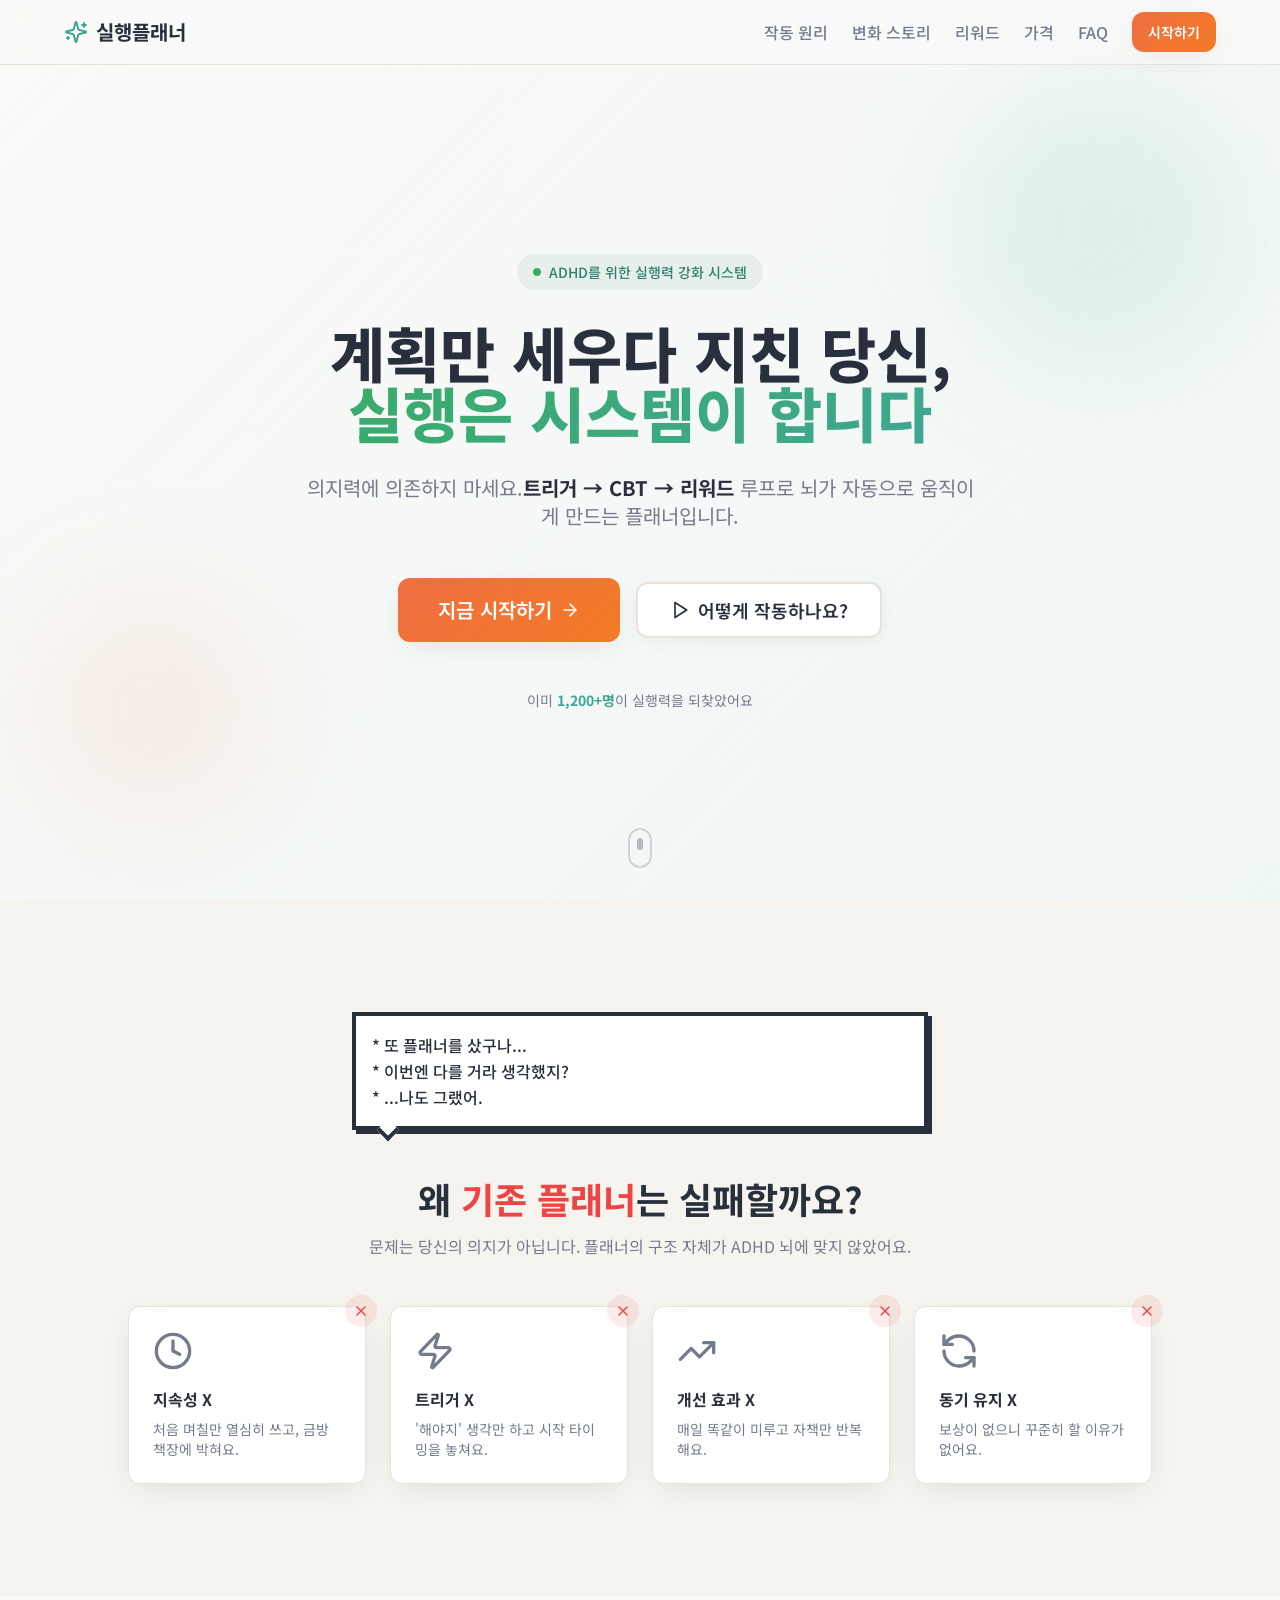
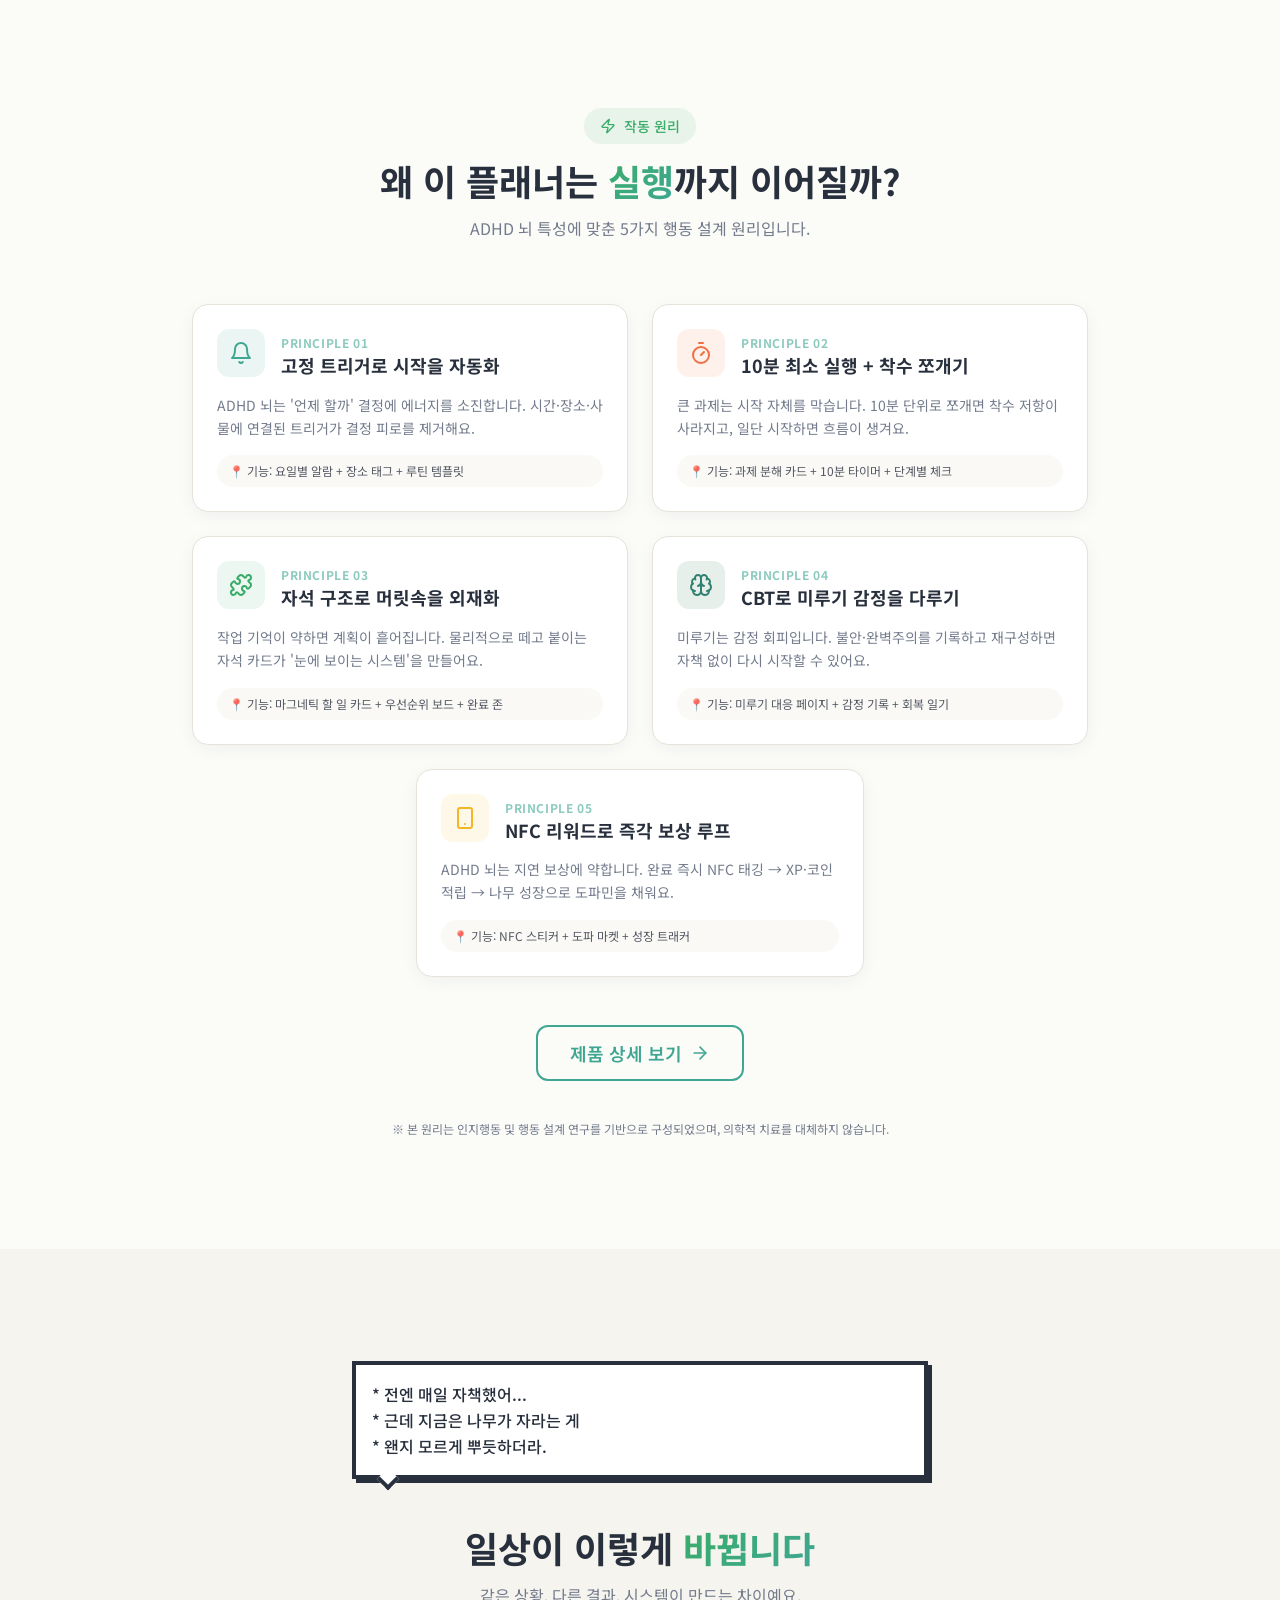
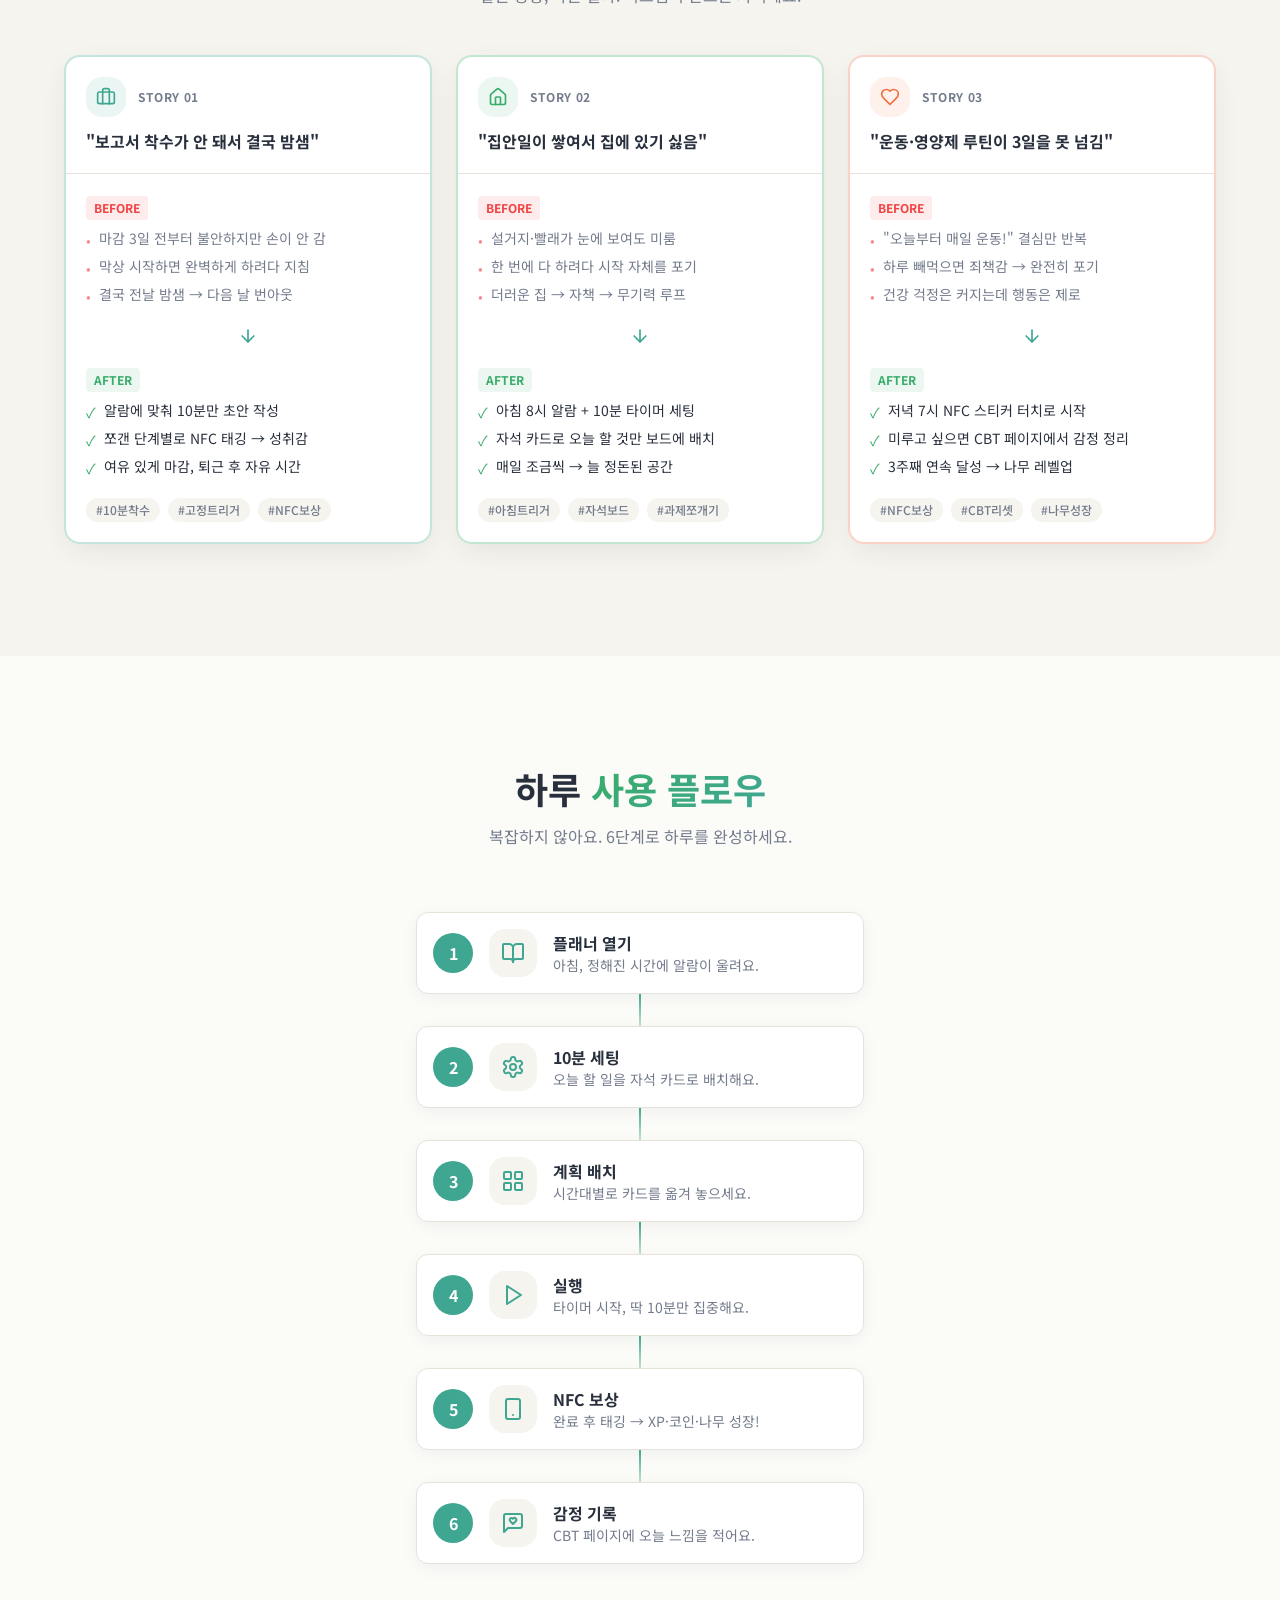
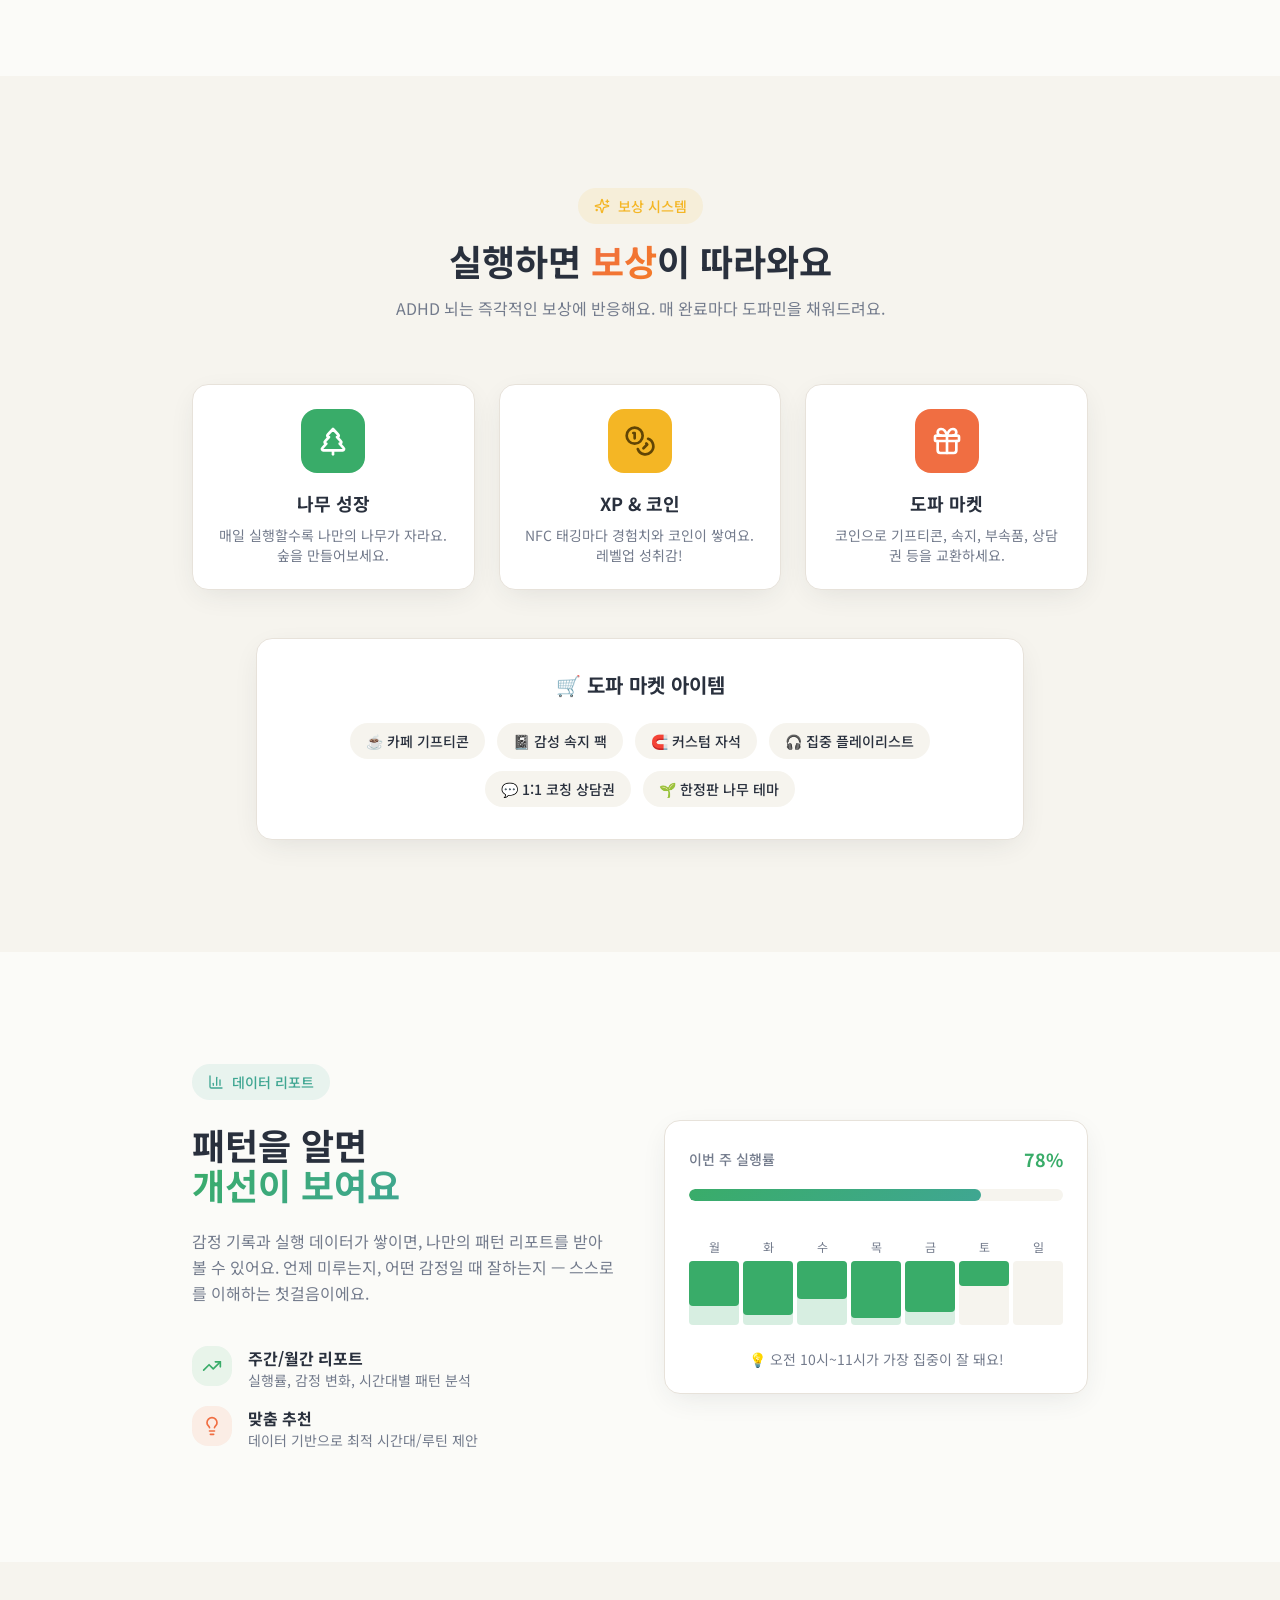
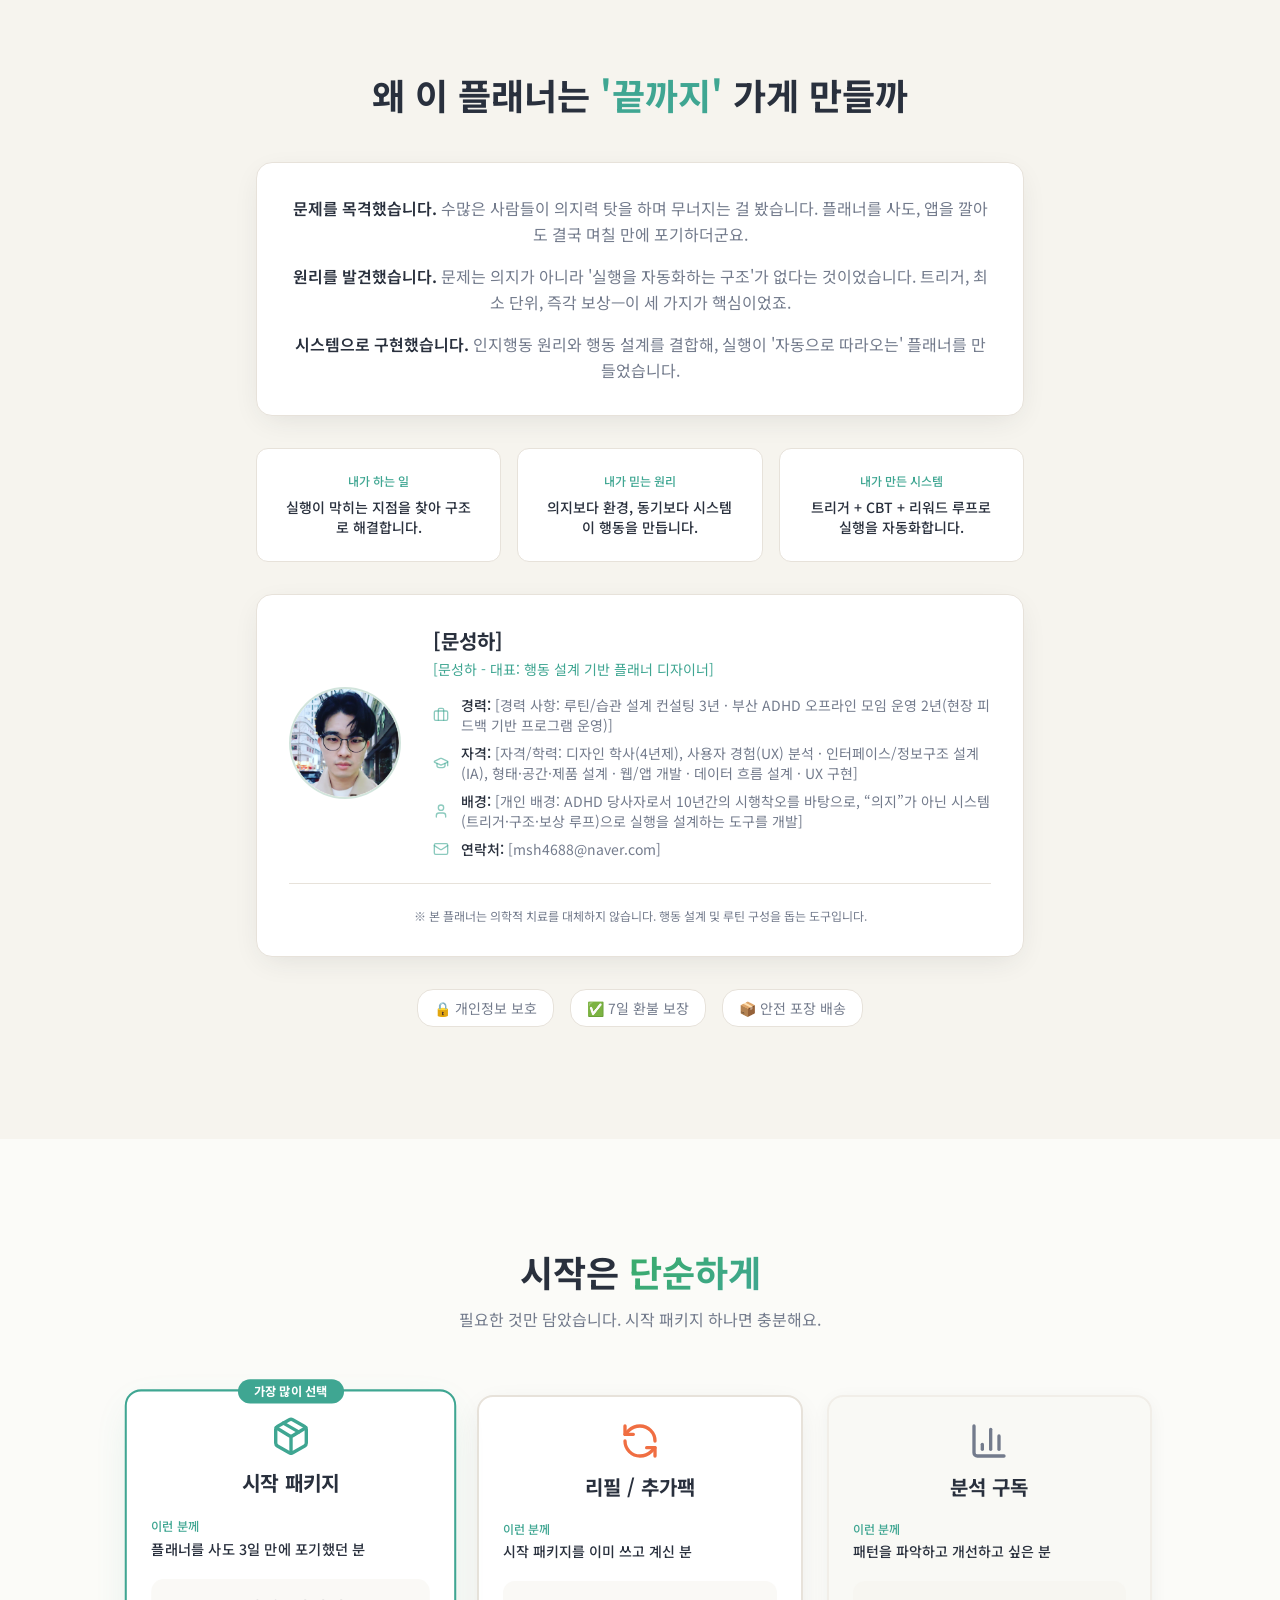
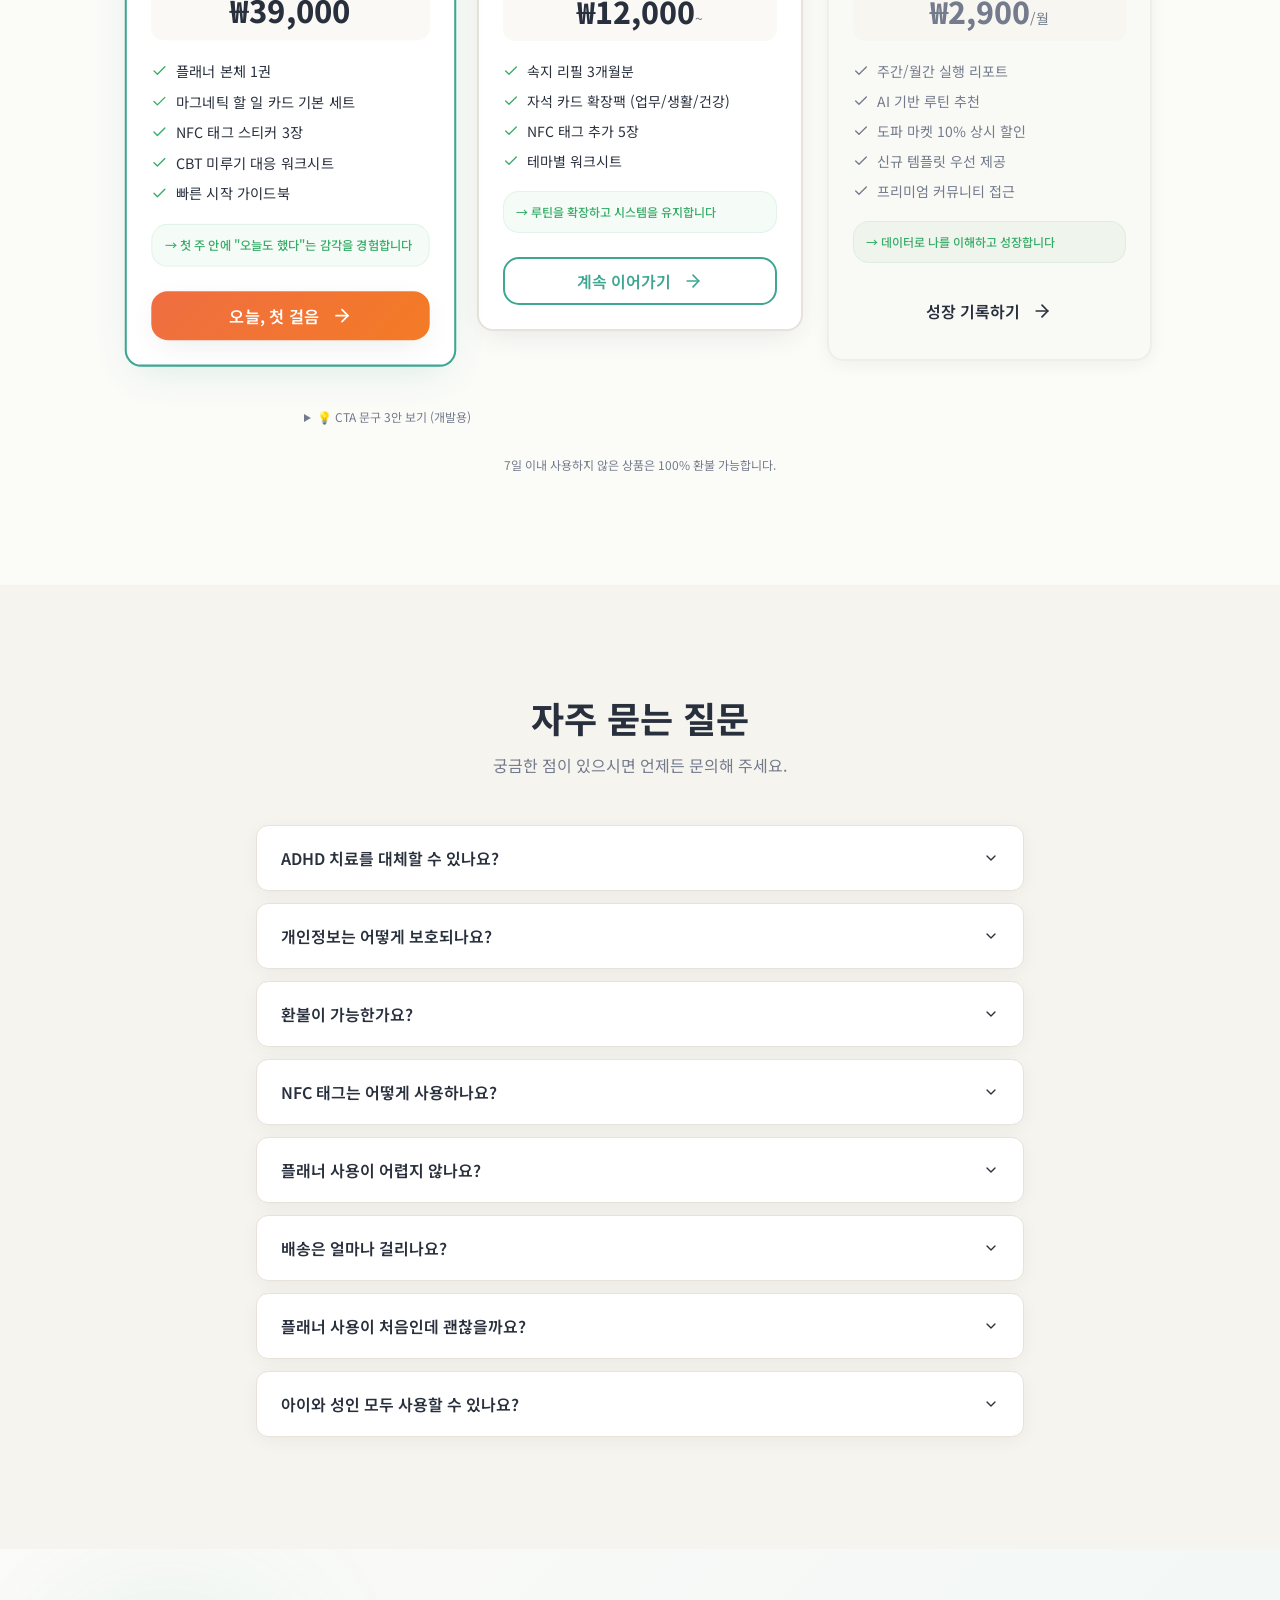
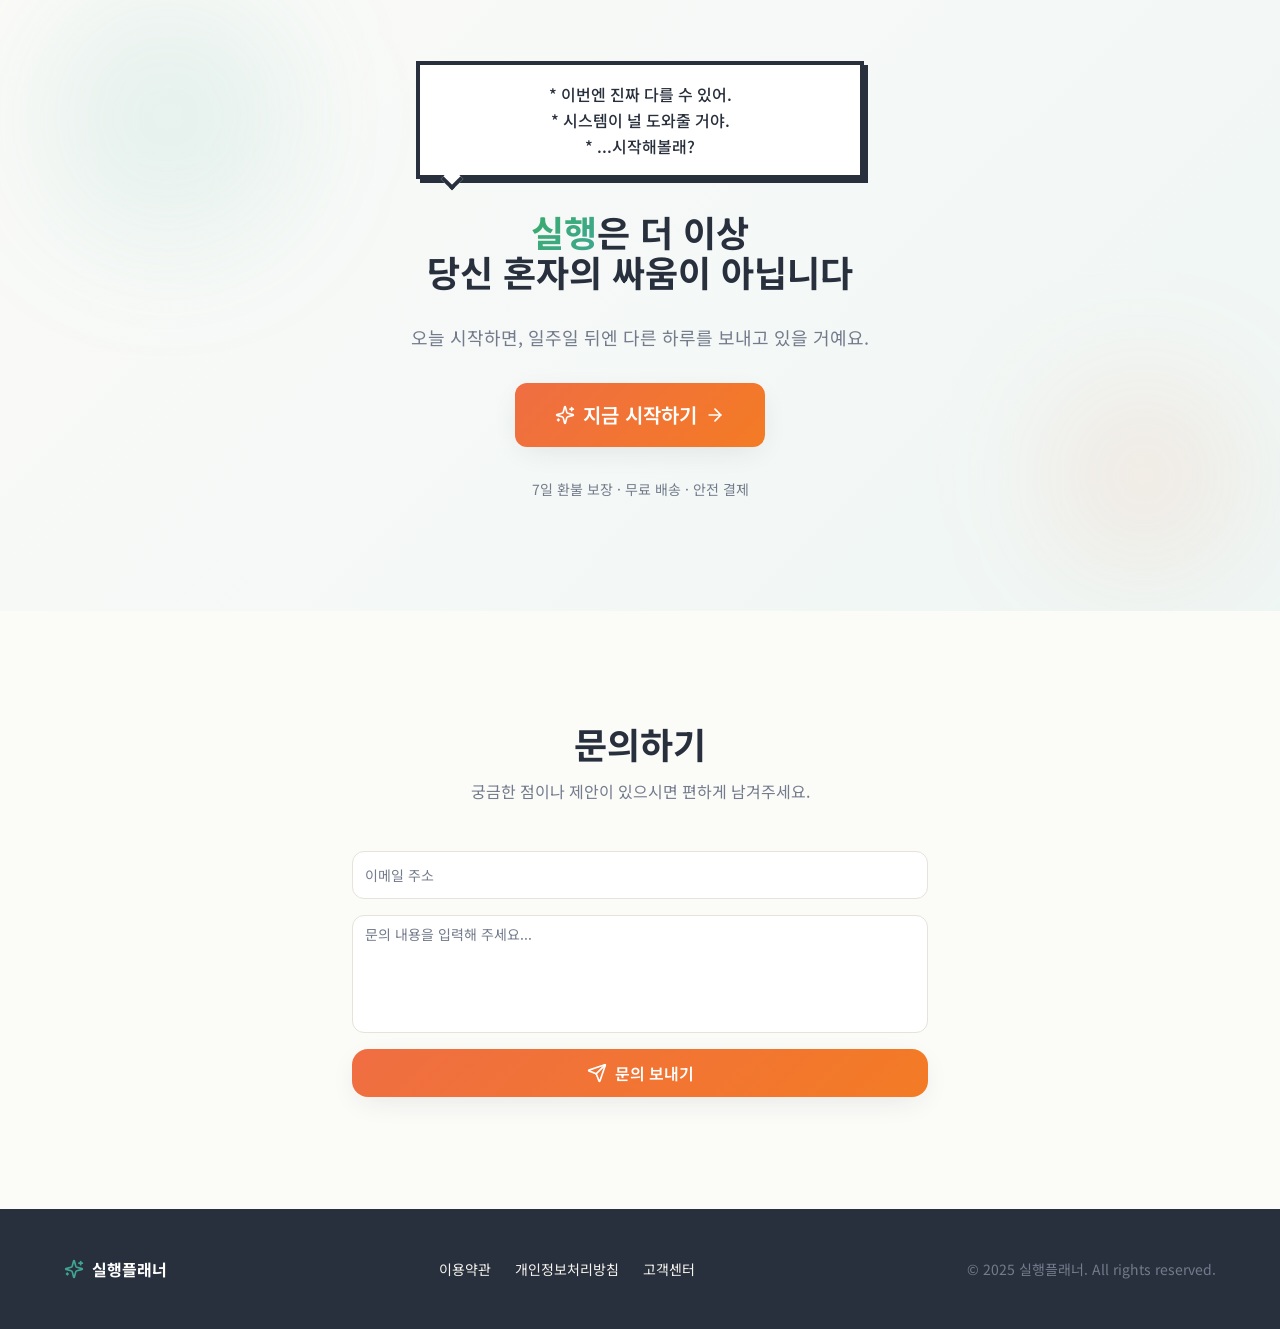
==== commit 2f197fda: "완성" ====
--- a/index.html
+++ b/index.html
@@ -32,8 +32,8 @@
     <!-- Preconnect for fonts -->
     <link rel="preconnect" href="https://fonts.googleapis.com" />
     <link rel="preconnect" href="https://fonts.gstatic.com" crossorigin />
-    <script type="module" crossorigin src="/assets/index-B01bifIg.js"></script>
-    <link rel="stylesheet" crossorigin href="/assets/index-B562vEe8.css">
+    <script type="module" crossorigin src="/assets/index-CWKRcMlQ.js"></script>
+    <link rel="stylesheet" crossorigin href="/assets/index-Cdec7Yc1.css">
   </head>
   <body>
     <div id="root"></div>
--- a/assets/index-Cdec7Yc1.css
+++ b/assets/index-Cdec7Yc1.css
@@ -0,0 +1 @@
+@import"https://fonts.googleapis.com/css2?family=Noto+Sans+KR:wght@400;500;600;700;800&display=swap";*,:before,:after{--tw-border-spacing-x: 0;--tw-border-spacing-y: 0;--tw-translate-x: 0;--tw-translate-y: 0;--tw-rotate: 0;--tw-skew-x: 0;--tw-skew-y: 0;--tw-scale-x: 1;--tw-scale-y: 1;--tw-pan-x: ;--tw-pan-y: ;--tw-pinch-zoom: ;--tw-scroll-snap-strictness: proximity;--tw-gradient-from-position: ;--tw-gradient-via-position: ;--tw-gradient-to-position: ;--tw-ordinal: ;--tw-slashed-zero: ;--tw-numeric-figure: ;--tw-numeric-spacing: ;--tw-numeric-fraction: ;--tw-ring-inset: ;--tw-ring-offset-width: 0px;--tw-ring-offset-color: #fff;--tw-ring-color: rgb(59 130 246 / .5);--tw-ring-offset-shadow: 0 0 #0000;--tw-ring-shadow: 0 0 #0000;--tw-shadow: 0 0 #0000;--tw-shadow-colored: 0 0 #0000;--tw-blur: ;--tw-brightness: ;--tw-contrast: ;--tw-grayscale: ;--tw-hue-rotate: ;--tw-invert: ;--tw-saturate: ;--tw-sepia: ;--tw-drop-shadow: ;--tw-backdrop-blur: ;--tw-backdrop-brightness: ;--tw-backdrop-contrast: ;--tw-backdrop-grayscale: ;--tw-backdrop-hue-rotate: ;--tw-backdrop-invert: ;--tw-backdrop-opacity: ;--tw-backdrop-saturate: ;--tw-backdrop-sepia: ;--tw-contain-size: ;--tw-contain-layout: ;--tw-contain-paint: ;--tw-contain-style: }::backdrop{--tw-border-spacing-x: 0;--tw-border-spacing-y: 0;--tw-translate-x: 0;--tw-translate-y: 0;--tw-rotate: 0;--tw-skew-x: 0;--tw-skew-y: 0;--tw-scale-x: 1;--tw-scale-y: 1;--tw-pan-x: ;--tw-pan-y: ;--tw-pinch-zoom: ;--tw-scroll-snap-strictness: proximity;--tw-gradient-from-position: ;--tw-gradient-via-position: ;--tw-gradient-to-position: ;--tw-ordinal: ;--tw-slashed-zero: ;--tw-numeric-figure: ;--tw-numeric-spacing: ;--tw-numeric-fraction: ;--tw-ring-inset: ;--tw-ring-offset-width: 0px;--tw-ring-offset-color: #fff;--tw-ring-color: rgb(59 130 246 / .5);--tw-ring-offset-shadow: 0 0 #0000;--tw-ring-shadow: 0 0 #0000;--tw-shadow: 0 0 #0000;--tw-shadow-colored: 0 0 #0000;--tw-blur: ;--tw-brightness: ;--tw-contrast: ;--tw-grayscale: ;--tw-hue-rotate: ;--tw-invert: ;--tw-saturate: ;--tw-sepia: ;--tw-drop-shadow: ;--tw-backdrop-blur: ;--tw-backdrop-brightness: ;--tw-backdrop-contrast: ;--tw-backdrop-grayscale: ;--tw-backdrop-hue-rotate: ;--tw-backdrop-invert: ;--tw-backdrop-opacity: ;--tw-backdrop-saturate: ;--tw-backdrop-sepia: ;--tw-contain-size: ;--tw-contain-layout: ;--tw-contain-paint: ;--tw-contain-style: }*,:before,:after{box-sizing:border-box;border-width:0;border-style:solid;border-color:#e5e7eb}:before,:after{--tw-content: ""}html,:host{line-height:1.5;-webkit-text-size-adjust:100%;-moz-tab-size:4;-o-tab-size:4;tab-size:4;font-family:Noto Sans KR,sans-serif;font-feature-settings:normal;font-variation-settings:normal;-webkit-tap-highlight-color:transparent}body{margin:0;line-height:inherit}hr{height:0;color:inherit;border-top-width:1px}abbr:where([title]){-webkit-text-decoration:underline dotted;text-decoration:underline dotted}h1,h2,h3,h4,h5,h6{font-size:inherit;font-weight:inherit}a{color:inherit;text-decoration:inherit}b,strong{font-weight:bolder}code,kbd,samp,pre{font-family:ui-monospace,SFMono-Regular,Menlo,Monaco,Consolas,Liberation Mono,Courier New,monospace;font-feature-settings:normal;font-variation-settings:normal;font-size:1em}small{font-size:80%}sub,sup{font-size:75%;line-height:0;position:relative;vertical-align:baseline}sub{bottom:-.25em}sup{top:-.5em}table{text-indent:0;border-color:inherit;border-collapse:collapse}button,input,optgroup,select,textarea{font-family:inherit;font-feature-settings:inherit;font-variation-settings:inherit;font-size:100%;font-weight:inherit;line-height:inherit;letter-spacing:inherit;color:inherit;margin:0;padding:0}button,select{text-transform:none}button,input:where([type=button]),input:where([type=reset]),input:where([type=submit]){-webkit-appearance:button;background-color:transparent;background-image:none}:-moz-focusring{outline:auto}:-moz-ui-invalid{box-shadow:none}progress{vertical-align:baseline}::-webkit-inner-spin-button,::-webkit-outer-spin-button{height:auto}[type=search]{-webkit-appearance:textfield;outline-offset:-2px}::-webkit-search-decoration{-webkit-appearance:none}::-webkit-file-upload-button{-webkit-appearance:button;font:inherit}summary{display:list-item}blockquote,dl,dd,h1,h2,h3,h4,h5,h6,hr,figure,p,pre{margin:0}fieldset{margin:0;padding:0}legend{padding:0}ol,ul,menu{list-style:none;margin:0;padding:0}dialog{padding:0}textarea{resize:vertical}input::-moz-placeholder,textarea::-moz-placeholder{opacity:1;color:#9ca3af}input::placeholder,textarea::placeholder{opacity:1;color:#9ca3af}button,[role=button]{cursor:pointer}:disabled{cursor:default}img,svg,video,canvas,audio,iframe,embed,object{display:block;vertical-align:middle}img,video{max-width:100%;height:auto}[hidden]:where(:not([hidden=until-found])){display:none}:root{--background: 45 30% 98%;--foreground: 220 20% 20%;--card: 0 0% 100%;--card-foreground: 220 20% 20%;--popover: 0 0% 100%;--popover-foreground: 220 20% 20%;--primary: 168 45% 45%;--primary-foreground: 0 0% 100%;--secondary: 150 20% 92%;--secondary-foreground: 168 45% 35%;--muted: 40 30% 95%;--muted-foreground: 220 10% 50%;--accent: 15 85% 60%;--accent-foreground: 0 0% 100%;--reward: 42 90% 55%;--reward-foreground: 42 90% 20%;--growth: 145 50% 45%;--growth-foreground: 0 0% 100%;--destructive: 0 84.2% 60.2%;--destructive-foreground: 210 40% 98%;--border: 40 20% 88%;--input: 40 20% 88%;--ring: 168 45% 45%;--radius: 1rem;--shadow-soft: 0 4px 20px -4px hsl(220 20% 20% / .08);--shadow-card: 0 8px 30px -8px hsl(220 20% 20% / .12);--shadow-hover: 0 12px 40px -12px hsl(168 45% 45% / .2);--gradient-hero: linear-gradient(135deg, hsl(45 30% 98%) 0%, hsl(168 30% 95%) 100%);--gradient-accent: linear-gradient(135deg, hsl(15 85% 60%) 0%, hsl(25 90% 55%) 100%);--gradient-growth: linear-gradient(135deg, hsl(145 50% 45%) 0%, hsl(168 45% 45%) 100%);--gradient-reward: linear-gradient(135deg, hsl(42 90% 55%) 0%, hsl(35 85% 50%) 100%);--sidebar-background: 0 0% 98%;--sidebar-foreground: 240 5.3% 26.1%;--sidebar-primary: 240 5.9% 10%;--sidebar-primary-foreground: 0 0% 98%;--sidebar-accent: 240 4.8% 95.9%;--sidebar-accent-foreground: 240 5.9% 10%;--sidebar-border: 220 13% 91%;--sidebar-ring: 217.2 91.2% 59.8%}.dark{--background: 220 20% 12%;--foreground: 45 30% 95%;--card: 220 20% 16%;--card-foreground: 45 30% 95%;--popover: 220 20% 16%;--popover-foreground: 45 30% 95%;--primary: 168 45% 50%;--primary-foreground: 220 20% 10%;--secondary: 220 15% 22%;--secondary-foreground: 168 45% 70%;--muted: 220 15% 20%;--muted-foreground: 220 10% 60%;--accent: 15 85% 55%;--accent-foreground: 0 0% 100%;--reward: 42 90% 55%;--reward-foreground: 42 90% 15%;--growth: 145 50% 50%;--growth-foreground: 220 20% 10%;--destructive: 0 62.8% 30.6%;--destructive-foreground: 210 40% 98%;--border: 220 15% 25%;--input: 220 15% 25%;--ring: 168 45% 50%;--shadow-soft: 0 4px 20px -4px hsl(0 0% 0% / .3);--shadow-card: 0 8px 30px -8px hsl(0 0% 0% / .4);--shadow-hover: 0 12px 40px -12px hsl(168 45% 45% / .3)}*{border-color:hsl(var(--border))}html{scroll-behavior:smooth}body{background-color:hsl(var(--background));color:hsl(var(--foreground));-webkit-font-smoothing:antialiased;-moz-osx-font-smoothing:grayscale;font-family:Noto Sans KR,sans-serif}.container{width:100%;margin-right:auto;margin-left:auto;padding-right:1.5rem;padding-left:1.5rem}@media (min-width: 640px){.container{max-width:640px}}@media (min-width: 768px){.container{max-width:768px}}@media (min-width: 1024px){.container{max-width:1024px}}@media (min-width: 1200px){.container{max-width:1200px}}.dialog-box{position:relative;border-radius:0;border-width:4px;border-color:hsl(var(--foreground));background-color:hsl(var(--card));padding:1rem;box-shadow:4px 4px hsl(var(--foreground))}.dialog-box:before{content:"";position:absolute;bottom:-.75rem;left:1.5rem;height:1rem;width:1rem;border-bottom-width:4px;border-right-width:4px;border-color:hsl(var(--foreground));background-color:hsl(var(--card));transform:rotate(45deg)}.flow-connector{margin-left:auto;margin-right:auto;height:2rem;width:.125rem;background-image:linear-gradient(to bottom,var(--tw-gradient-stops));--tw-gradient-from: hsl(var(--primary)) var(--tw-gradient-from-position);--tw-gradient-to: hsl(var(--primary) / 0) var(--tw-gradient-to-position);--tw-gradient-stops: var(--tw-gradient-from), var(--tw-gradient-to);--tw-gradient-to: hsl(var(--primary) / .3) var(--tw-gradient-to-position)}.sr-only{position:absolute;width:1px;height:1px;padding:0;margin:-1px;overflow:hidden;clip:rect(0,0,0,0);white-space:nowrap;border-width:0}.pointer-events-none{pointer-events:none}.pointer-events-auto{pointer-events:auto}.visible{visibility:visible}.invisible{visibility:hidden}.fixed{position:fixed}.absolute{position:absolute}.relative{position:relative}.inset-0{top:0;right:0;bottom:0;left:0}.inset-x-0{left:0;right:0}.inset-y-0{top:0;bottom:0}.-bottom-12{bottom:-3rem}.-left-12{left:-3rem}.-right-12{right:-3rem}.-right-3{right:-.75rem}.-top-12{top:-3rem}.-top-3{top:-.75rem}.bottom-0{bottom:0}.bottom-10{bottom:2.5rem}.bottom-20{bottom:5rem}.bottom-8{bottom:2rem}.left-0{left:0}.left-1{left:.25rem}.left-1\/2{left:50%}.left-10{left:2.5rem}.left-2{left:.5rem}.left-\[50\%\]{left:50%}.right-0{right:0}.right-1{right:.25rem}.right-10{right:2.5rem}.right-2{right:.5rem}.right-3{right:.75rem}.right-4{right:1rem}.top-0{top:0}.top-1\.5{top:.375rem}.top-1\/2{top:50%}.top-10{top:2.5rem}.top-2{top:.5rem}.top-20{top:5rem}.top-3\.5{top:.875rem}.top-4{top:1rem}.top-\[1px\]{top:1px}.top-\[50\%\]{top:50%}.top-\[60\%\]{top:60%}.top-full{top:100%}.z-10{z-index:10}.z-20{z-index:20}.z-50{z-index:50}.z-\[100\]{z-index:100}.z-\[1\]{z-index:1}.-mx-1{margin-left:-.25rem;margin-right:-.25rem}.mx-2{margin-left:.5rem;margin-right:.5rem}.mx-3\.5{margin-left:.875rem;margin-right:.875rem}.mx-auto{margin-left:auto;margin-right:auto}.my-0\.5{margin-top:.125rem;margin-bottom:.125rem}.my-1{margin-top:.25rem;margin-bottom:.25rem}.my-6{margin-top:1.5rem;margin-bottom:1.5rem}.-ml-4{margin-left:-1rem}.-mt-4{margin-top:-1rem}.mb-1{margin-bottom:.25rem}.mb-12{margin-bottom:3rem}.mb-16{margin-bottom:4rem}.mb-2{margin-bottom:.5rem}.mb-3{margin-bottom:.75rem}.mb-4{margin-bottom:1rem}.mb-5{margin-bottom:1.25rem}.mb-6{margin-bottom:1.5rem}.mb-8{margin-bottom:2rem}.ml-1{margin-left:.25rem}.ml-auto{margin-left:auto}.mr-1{margin-right:.25rem}.mr-2{margin-right:.5rem}.mt-0\.5{margin-top:.125rem}.mt-1{margin-top:.25rem}.mt-1\.5{margin-top:.375rem}.mt-10{margin-top:2.5rem}.mt-12{margin-top:3rem}.mt-2{margin-top:.5rem}.mt-24{margin-top:6rem}.mt-3{margin-top:.75rem}.mt-4{margin-top:1rem}.mt-6{margin-top:1.5rem}.mt-8{margin-top:2rem}.mt-auto{margin-top:auto}.block{display:block}.flex{display:flex}.inline-flex{display:inline-flex}.table{display:table}.grid{display:grid}.hidden{display:none}.aspect-\[4\/3\]{aspect-ratio:4/3}.aspect-square{aspect-ratio:1 / 1}.aspect-video{aspect-ratio:16 / 9}.size-4{width:1rem;height:1rem}.h-1\.5{height:.375rem}.h-10{height:2.5rem}.h-11{height:2.75rem}.h-12{height:3rem}.h-14{height:3.5rem}.h-16{height:4rem}.h-2{height:.5rem}.h-2\.5{height:.625rem}.h-20{height:5rem}.h-28{height:7rem}.h-3{height:.75rem}.h-3\.5{height:.875rem}.h-4{height:1rem}.h-48{height:12rem}.h-5{height:1.25rem}.h-56{height:14rem}.h-6{height:1.5rem}.h-64{height:16rem}.h-7{height:1.75rem}.h-72{height:18rem}.h-8{height:2rem}.h-9{height:2.25rem}.h-\[1px\]{height:1px}.h-\[400px\]{height:400px}.h-\[var\(--radix-navigation-menu-viewport-height\)\]{height:var(--radix-navigation-menu-viewport-height)}.h-\[var\(--radix-select-trigger-height\)\]{height:var(--radix-select-trigger-height)}.h-auto{height:auto}.h-full{height:100%}.h-px{height:1px}.h-svh{height:100svh}.max-h-96{max-height:24rem}.max-h-\[2450px\]{max-height:2450px}.max-h-\[300px\]{max-height:300px}.max-h-\[90vh\]{max-height:90vh}.max-h-screen{max-height:100vh}.min-h-0{min-height:0px}.min-h-\[80px\]{min-height:80px}.min-h-screen{min-height:100vh}.min-h-svh{min-height:100svh}.w-0{width:0px}.w-0\.5{width:.125rem}.w-1{width:.25rem}.w-1\.5{width:.375rem}.w-10{width:2.5rem}.w-11{width:2.75rem}.w-12{width:3rem}.w-16{width:4rem}.w-2{width:.5rem}.w-2\.5{width:.625rem}.w-20{width:5rem}.w-28{width:7rem}.w-3{width:.75rem}.w-3\.5{width:.875rem}.w-3\/4{width:75%}.w-4{width:1rem}.w-48{width:12rem}.w-5{width:1.25rem}.w-56{width:14rem}.w-6{width:1.5rem}.w-64{width:16rem}.w-7{width:1.75rem}.w-72{width:18rem}.w-8{width:2rem}.w-9{width:2.25rem}.w-\[--sidebar-width\]{width:var(--sidebar-width)}.w-\[100px\]{width:100px}.w-\[1px\]{width:1px}.w-\[78\%\]{width:78%}.w-auto{width:auto}.w-full{width:100%}.w-max{width:-moz-max-content;width:max-content}.w-px{width:1px}.min-w-0{min-width:0px}.min-w-5{min-width:1.25rem}.min-w-\[12rem\]{min-width:12rem}.min-w-\[200px\]{min-width:200px}.min-w-\[8rem\]{min-width:8rem}.min-w-\[var\(--radix-select-trigger-width\)\]{min-width:var(--radix-select-trigger-width)}.max-w-2xl{max-width:42rem}.max-w-3xl{max-width:48rem}.max-w-4xl{max-width:56rem}.max-w-5xl{max-width:64rem}.max-w-6xl{max-width:72rem}.max-w-\[--skeleton-width\]{max-width:var(--skeleton-width)}.max-w-\[200px\]{max-width:200px}.max-w-\[800px\]{max-width:800px}.max-w-lg{max-width:32rem}.max-w-max{max-width:-moz-max-content;max-width:max-content}.max-w-md{max-width:28rem}.max-w-xl{max-width:36rem}.flex-1{flex:1 1 0%}.shrink-0{flex-shrink:0}.grow{flex-grow:1}.grow-0{flex-grow:0}.basis-full{flex-basis:100%}.caption-bottom{caption-side:bottom}.border-collapse{border-collapse:collapse}.-translate-x-1\/2{--tw-translate-x: -50%;transform:translate(var(--tw-translate-x),var(--tw-translate-y)) rotate(var(--tw-rotate)) skew(var(--tw-skew-x)) skewY(var(--tw-skew-y)) scaleX(var(--tw-scale-x)) scaleY(var(--tw-scale-y))}.-translate-x-px{--tw-translate-x: -1px;transform:translate(var(--tw-translate-x),var(--tw-translate-y)) rotate(var(--tw-rotate)) skew(var(--tw-skew-x)) skewY(var(--tw-skew-y)) scaleX(var(--tw-scale-x)) scaleY(var(--tw-scale-y))}.-translate-y-1\/2{--tw-translate-y: -50%;transform:translate(var(--tw-translate-x),var(--tw-translate-y)) rotate(var(--tw-rotate)) skew(var(--tw-skew-x)) skewY(var(--tw-skew-y)) scaleX(var(--tw-scale-x)) scaleY(var(--tw-scale-y))}.translate-x-\[-50\%\]{--tw-translate-x: -50%;transform:translate(var(--tw-translate-x),var(--tw-translate-y)) rotate(var(--tw-rotate)) skew(var(--tw-skew-x)) skewY(var(--tw-skew-y)) scaleX(var(--tw-scale-x)) scaleY(var(--tw-scale-y))}.translate-x-px{--tw-translate-x: 1px;transform:translate(var(--tw-translate-x),var(--tw-translate-y)) rotate(var(--tw-rotate)) skew(var(--tw-skew-x)) skewY(var(--tw-skew-y)) scaleX(var(--tw-scale-x)) scaleY(var(--tw-scale-y))}.translate-y-\[-50\%\]{--tw-translate-y: -50%;transform:translate(var(--tw-translate-x),var(--tw-translate-y)) rotate(var(--tw-rotate)) skew(var(--tw-skew-x)) skewY(var(--tw-skew-y)) scaleX(var(--tw-scale-x)) scaleY(var(--tw-scale-y))}.rotate-45{--tw-rotate: 45deg;transform:translate(var(--tw-translate-x),var(--tw-translate-y)) rotate(var(--tw-rotate)) skew(var(--tw-skew-x)) skewY(var(--tw-skew-y)) scaleX(var(--tw-scale-x)) scaleY(var(--tw-scale-y))}.rotate-90{--tw-rotate: 90deg;transform:translate(var(--tw-translate-x),var(--tw-translate-y)) rotate(var(--tw-rotate)) skew(var(--tw-skew-x)) skewY(var(--tw-skew-y)) scaleX(var(--tw-scale-x)) scaleY(var(--tw-scale-y))}.scale-\[1\.02\]{--tw-scale-x: 1.02;--tw-scale-y: 1.02;transform:translate(var(--tw-translate-x),var(--tw-translate-y)) rotate(var(--tw-rotate)) skew(var(--tw-skew-x)) skewY(var(--tw-skew-y)) scaleX(var(--tw-scale-x)) scaleY(var(--tw-scale-y))}.transform{transform:translate(var(--tw-translate-x),var(--tw-translate-y)) rotate(var(--tw-rotate)) skew(var(--tw-skew-x)) skewY(var(--tw-skew-y)) scaleX(var(--tw-scale-x)) scaleY(var(--tw-scale-y))}@keyframes bounce{0%,to{transform:translateY(-25%);animation-timing-function:cubic-bezier(.8,0,1,1)}50%{transform:none;animation-timing-function:cubic-bezier(0,0,.2,1)}}.animate-bounce{animation:bounce 1s infinite}@keyframes pulse{50%{opacity:.5}}.animate-pulse{animation:pulse 2s cubic-bezier(.4,0,.6,1) infinite}.cursor-default{cursor:default}.cursor-pointer{cursor:pointer}.touch-none{touch-action:none}.select-none{-webkit-user-select:none;-moz-user-select:none;user-select:none}.resize-none{resize:none}.scroll-mt-16{scroll-margin-top:4rem}.scroll-mt-24{scroll-margin-top:6rem}.list-none{list-style-type:none}.grid-cols-1{grid-template-columns:repeat(1,minmax(0,1fr))}.grid-cols-2{grid-template-columns:repeat(2,minmax(0,1fr))}.grid-cols-3{grid-template-columns:repeat(3,minmax(0,1fr))}.grid-cols-7{grid-template-columns:repeat(7,minmax(0,1fr))}.flex-row{flex-direction:row}.flex-col{flex-direction:column}.flex-col-reverse{flex-direction:column-reverse}.flex-wrap{flex-wrap:wrap}.items-start{align-items:flex-start}.items-end{align-items:flex-end}.items-center{align-items:center}.items-stretch{align-items:stretch}.justify-center{justify-content:center}.justify-between{justify-content:space-between}.gap-1{gap:.25rem}.gap-1\.5{gap:.375rem}.gap-12{gap:3rem}.gap-2{gap:.5rem}.gap-3{gap:.75rem}.gap-4{gap:1rem}.gap-6{gap:1.5rem}.gap-8{gap:2rem}.space-x-1>:not([hidden])~:not([hidden]){--tw-space-x-reverse: 0;margin-right:calc(.25rem * var(--tw-space-x-reverse));margin-left:calc(.25rem * calc(1 - var(--tw-space-x-reverse)))}.space-x-4>:not([hidden])~:not([hidden]){--tw-space-x-reverse: 0;margin-right:calc(1rem * var(--tw-space-x-reverse));margin-left:calc(1rem * calc(1 - var(--tw-space-x-reverse)))}.space-y-1>:not([hidden])~:not([hidden]){--tw-space-y-reverse: 0;margin-top:calc(.25rem * calc(1 - var(--tw-space-y-reverse)));margin-bottom:calc(.25rem * var(--tw-space-y-reverse))}.space-y-1\.5>:not([hidden])~:not([hidden]){--tw-space-y-reverse: 0;margin-top:calc(.375rem * calc(1 - var(--tw-space-y-reverse)));margin-bottom:calc(.375rem * var(--tw-space-y-reverse))}.space-y-16>:not([hidden])~:not([hidden]){--tw-space-y-reverse: 0;margin-top:calc(4rem * calc(1 - var(--tw-space-y-reverse)));margin-bottom:calc(4rem * var(--tw-space-y-reverse))}.space-y-2>:not([hidden])~:not([hidden]){--tw-space-y-reverse: 0;margin-top:calc(.5rem * calc(1 - var(--tw-space-y-reverse)));margin-bottom:calc(.5rem * var(--tw-space-y-reverse))}.space-y-2\.5>:not([hidden])~:not([hidden]){--tw-space-y-reverse: 0;margin-top:calc(.625rem * calc(1 - var(--tw-space-y-reverse)));margin-bottom:calc(.625rem * var(--tw-space-y-reverse))}.space-y-3>:not([hidden])~:not([hidden]){--tw-space-y-reverse: 0;margin-top:calc(.75rem * calc(1 - var(--tw-space-y-reverse)));margin-bottom:calc(.75rem * var(--tw-space-y-reverse))}.space-y-4>:not([hidden])~:not([hidden]){--tw-space-y-reverse: 0;margin-top:calc(1rem * calc(1 - var(--tw-space-y-reverse)));margin-bottom:calc(1rem * var(--tw-space-y-reverse))}.space-y-6>:not([hidden])~:not([hidden]){--tw-space-y-reverse: 0;margin-top:calc(1.5rem * calc(1 - var(--tw-space-y-reverse)));margin-bottom:calc(1.5rem * var(--tw-space-y-reverse))}.space-y-8>:not([hidden])~:not([hidden]){--tw-space-y-reverse: 0;margin-top:calc(2rem * calc(1 - var(--tw-space-y-reverse)));margin-bottom:calc(2rem * var(--tw-space-y-reverse))}.overflow-auto{overflow:auto}.overflow-hidden{overflow:hidden}.overflow-y-auto{overflow-y:auto}.overflow-x-hidden{overflow-x:hidden}.whitespace-nowrap{white-space:nowrap}.break-words{overflow-wrap:break-word}.rounded{border-radius:.25rem}.rounded-2xl{border-radius:1rem}.rounded-\[2px\]{border-radius:2px}.rounded-\[inherit\]{border-radius:inherit}.rounded-full{border-radius:9999px}.rounded-lg{border-radius:var(--radius)}.rounded-md{border-radius:calc(var(--radius) - 4px)}.rounded-sm{border-radius:calc(var(--radius) - 8px)}.rounded-xl{border-radius:.75rem}.rounded-t-\[10px\]{border-top-left-radius:10px;border-top-right-radius:10px}.rounded-tl-sm{border-top-left-radius:calc(var(--radius) - 8px)}.border{border-width:1px}.border-2{border-width:2px}.border-\[1\.5px\]{border-width:1.5px}.border-y{border-top-width:1px;border-bottom-width:1px}.border-b{border-bottom-width:1px}.border-l{border-left-width:1px}.border-r{border-right-width:1px}.border-t{border-top-width:1px}.border-dashed{border-style:dashed}.border-none{border-style:none}.border-\[--color-border\]{border-color:var(--color-border)}.border-accent\/20{border-color:hsl(var(--accent) / .2)}.border-accent\/30{border-color:hsl(var(--accent) / .3)}.border-border{border-color:hsl(var(--border))}.border-border\/50{border-color:hsl(var(--border) / .5)}.border-destructive{border-color:hsl(var(--destructive))}.border-destructive\/50{border-color:hsl(var(--destructive) / .5)}.border-growth\/10{border-color:hsl(var(--growth) / .1)}.border-growth\/20{border-color:hsl(var(--growth) / .2)}.border-growth\/30{border-color:hsl(var(--growth) / .3)}.border-input{border-color:hsl(var(--input))}.border-muted-foreground\/30{border-color:hsl(var(--muted-foreground) / .3)}.border-primary{border-color:hsl(var(--primary))}.border-primary\/20{border-color:hsl(var(--primary) / .2)}.border-primary\/30{border-color:hsl(var(--primary) / .3)}.border-reward\/20{border-color:hsl(var(--reward) / .2)}.border-secondary{border-color:hsl(var(--secondary))}.border-sidebar-border{border-color:hsl(var(--sidebar-border))}.border-transparent{border-color:transparent}.border-l-transparent{border-left-color:transparent}.border-t-transparent{border-top-color:transparent}.bg-\[--color-bg\]{background-color:var(--color-bg)}.bg-accent{background-color:hsl(var(--accent))}.bg-accent\/10{background-color:hsl(var(--accent) / .1)}.bg-background{background-color:hsl(var(--background))}.bg-background\/80{background-color:hsl(var(--background) / .8)}.bg-black\/80{background-color:#000c}.bg-border{background-color:hsl(var(--border))}.bg-card{background-color:hsl(var(--card))}.bg-destructive{background-color:hsl(var(--destructive))}.bg-destructive\/10{background-color:hsl(var(--destructive) / .1)}.bg-foreground{background-color:hsl(var(--foreground))}.bg-growth{background-color:hsl(var(--growth))}.bg-growth\/10{background-color:hsl(var(--growth) / .1)}.bg-growth\/20{background-color:hsl(var(--growth) / .2)}.bg-growth\/5{background-color:hsl(var(--growth) / .05)}.bg-muted{background-color:hsl(var(--muted))}.bg-muted-foreground\/50{background-color:hsl(var(--muted-foreground) / .5)}.bg-muted\/30{background-color:hsl(var(--muted) / .3)}.bg-muted\/50{background-color:hsl(var(--muted) / .5)}.bg-popover{background-color:hsl(var(--popover))}.bg-primary{background-color:hsl(var(--primary))}.bg-primary\/10{background-color:hsl(var(--primary) / .1)}.bg-primary\/30{background-color:hsl(var(--primary) / .3)}.bg-primary\/5{background-color:hsl(var(--primary) / .05)}.bg-reward{background-color:hsl(var(--reward))}.bg-reward\/10{background-color:hsl(var(--reward) / .1)}.bg-secondary{background-color:hsl(var(--secondary))}.bg-secondary\/30{background-color:hsl(var(--secondary) / .3)}.bg-secondary\/50{background-color:hsl(var(--secondary) / .5)}.bg-sidebar{background-color:hsl(var(--sidebar-background))}.bg-sidebar-border{background-color:hsl(var(--sidebar-border))}.bg-transparent{background-color:transparent}.bg-gradient-to-b{background-image:linear-gradient(to bottom,var(--tw-gradient-stops))}.bg-gradient-to-t{background-image:linear-gradient(to top,var(--tw-gradient-stops))}.from-primary\/5{--tw-gradient-from: hsl(var(--primary) / .05) var(--tw-gradient-from-position);--tw-gradient-to: hsl(var(--primary) / 0) var(--tw-gradient-to-position);--tw-gradient-stops: var(--tw-gradient-from), var(--tw-gradient-to)}.to-background{--tw-gradient-to: hsl(var(--background)) var(--tw-gradient-to-position)}.fill-current{fill:currentColor}.object-contain{-o-object-fit:contain;object-fit:contain}.object-cover{-o-object-fit:cover;object-fit:cover}.p-0{padding:0}.p-1{padding:.25rem}.p-2{padding:.5rem}.p-3{padding:.75rem}.p-4{padding:1rem}.p-5{padding:1.25rem}.p-6{padding:1.5rem}.p-8{padding:2rem}.p-\[1px\]{padding:1px}.px-1{padding-left:.25rem;padding-right:.25rem}.px-10{padding-left:2.5rem;padding-right:2.5rem}.px-2{padding-left:.5rem;padding-right:.5rem}.px-2\.5{padding-left:.625rem;padding-right:.625rem}.px-3{padding-left:.75rem;padding-right:.75rem}.px-4{padding-left:1rem;padding-right:1rem}.px-5{padding-left:1.25rem;padding-right:1.25rem}.px-6{padding-left:1.5rem;padding-right:1.5rem}.px-8{padding-left:2rem;padding-right:2rem}.py-0\.5{padding-top:.125rem;padding-bottom:.125rem}.py-1{padding-top:.25rem;padding-bottom:.25rem}.py-1\.5{padding-top:.375rem;padding-bottom:.375rem}.py-12{padding-top:3rem;padding-bottom:3rem}.py-16{padding-top:4rem;padding-bottom:4rem}.py-2{padding-top:.5rem;padding-bottom:.5rem}.py-20{padding-top:5rem;padding-bottom:5rem}.py-3{padding-top:.75rem;padding-bottom:.75rem}.py-4{padding-top:1rem;padding-bottom:1rem}.py-5{padding-top:1.25rem;padding-bottom:1.25rem}.py-6{padding-top:1.5rem;padding-bottom:1.5rem}.pb-16{padding-bottom:4rem}.pb-3{padding-bottom:.75rem}.pb-4{padding-bottom:1rem}.pb-5{padding-bottom:1.25rem}.pl-2\.5{padding-left:.625rem}.pl-4{padding-left:1rem}.pl-7{padding-left:1.75rem}.pl-8{padding-left:2rem}.pr-2{padding-right:.5rem}.pr-2\.5{padding-right:.625rem}.pr-8{padding-right:2rem}.pt-0{padding-top:0}.pt-1{padding-top:.25rem}.pt-16{padding-top:4rem}.pt-2{padding-top:.5rem}.pt-24{padding-top:6rem}.pt-3{padding-top:.75rem}.pt-4{padding-top:1rem}.pt-6{padding-top:1.5rem}.text-left{text-align:left}.text-center{text-align:center}.align-middle{vertical-align:middle}.font-mono{font-family:ui-monospace,SFMono-Regular,Menlo,Monaco,Consolas,Liberation Mono,Courier New,monospace}.text-2xl{font-size:1.5rem;line-height:2rem}.text-3xl{font-size:1.875rem;line-height:2.25rem}.text-4xl{font-size:2.25rem;line-height:2.5rem}.text-\[0\.8rem\]{font-size:.8rem}.text-base{font-size:1rem;line-height:1.5rem}.text-lg{font-size:1.125rem;line-height:1.75rem}.text-sm{font-size:.875rem;line-height:1.25rem}.text-xl{font-size:1.25rem;line-height:1.75rem}.text-xs{font-size:.75rem;line-height:1rem}.font-bold{font-weight:700}.font-extrabold{font-weight:800}.font-medium{font-weight:500}.font-normal{font-weight:400}.font-semibold{font-weight:600}.italic{font-style:italic}.tabular-nums{--tw-numeric-spacing: tabular-nums;font-variant-numeric:var(--tw-ordinal) var(--tw-slashed-zero) var(--tw-numeric-figure) var(--tw-numeric-spacing) var(--tw-numeric-fraction)}.leading-none{line-height:1}.leading-relaxed{line-height:1.625}.leading-snug{line-height:1.375}.leading-tight{line-height:1.25}.tracking-tight{letter-spacing:-.025em}.tracking-wider{letter-spacing:.05em}.tracking-widest{letter-spacing:.1em}.text-accent{color:hsl(var(--accent))}.text-accent-foreground{color:hsl(var(--accent-foreground))}.text-card{color:hsl(var(--card))}.text-card-foreground{color:hsl(var(--card-foreground))}.text-current{color:currentColor}.text-destructive{color:hsl(var(--destructive))}.text-destructive-foreground{color:hsl(var(--destructive-foreground))}.text-destructive\/60{color:hsl(var(--destructive) / .6)}.text-foreground{color:hsl(var(--foreground))}.text-foreground\/50{color:hsl(var(--foreground) / .5)}.text-foreground\/80{color:hsl(var(--foreground) / .8)}.text-growth{color:hsl(var(--growth))}.text-growth-foreground{color:hsl(var(--growth-foreground))}.text-muted{color:hsl(var(--muted))}.text-muted-foreground{color:hsl(var(--muted-foreground))}.text-muted-foreground\/50{color:hsl(var(--muted-foreground) / .5)}.text-muted-foreground\/60{color:hsl(var(--muted-foreground) / .6)}.text-popover-foreground{color:hsl(var(--popover-foreground))}.text-primary{color:hsl(var(--primary))}.text-primary-foreground{color:hsl(var(--primary-foreground))}.text-primary\/60{color:hsl(var(--primary) / .6)}.text-reward{color:hsl(var(--reward))}.text-reward-foreground{color:hsl(var(--reward-foreground))}.text-secondary-foreground{color:hsl(var(--secondary-foreground))}.text-sidebar-foreground{color:hsl(var(--sidebar-foreground))}.text-sidebar-foreground\/70{color:hsl(var(--sidebar-foreground) / .7)}.underline{text-decoration-line:underline}.underline-offset-4{text-underline-offset:4px}.opacity-0{opacity:0}.opacity-50{opacity:.5}.opacity-60{opacity:.6}.opacity-70{opacity:.7}.opacity-90{opacity:.9}.shadow-\[0_0_0_1px_hsl\(var\(--sidebar-border\)\)\]{--tw-shadow: 0 0 0 1px hsl(var(--sidebar-border));--tw-shadow-colored: 0 0 0 1px var(--tw-shadow-color);box-shadow:var(--tw-ring-offset-shadow, 0 0 #0000),var(--tw-ring-shadow, 0 0 #0000),var(--tw-shadow)}.shadow-lg{--tw-shadow: 0 10px 15px -3px rgb(0 0 0 / .1), 0 4px 6px -4px rgb(0 0 0 / .1);--tw-shadow-colored: 0 10px 15px -3px var(--tw-shadow-color), 0 4px 6px -4px var(--tw-shadow-color);box-shadow:var(--tw-ring-offset-shadow, 0 0 #0000),var(--tw-ring-shadow, 0 0 #0000),var(--tw-shadow)}.shadow-md{--tw-shadow: 0 4px 6px -1px rgb(0 0 0 / .1), 0 2px 4px -2px rgb(0 0 0 / .1);--tw-shadow-colored: 0 4px 6px -1px var(--tw-shadow-color), 0 2px 4px -2px var(--tw-shadow-color);box-shadow:var(--tw-ring-offset-shadow, 0 0 #0000),var(--tw-ring-shadow, 0 0 #0000),var(--tw-shadow)}.shadow-none{--tw-shadow: 0 0 #0000;--tw-shadow-colored: 0 0 #0000;box-shadow:var(--tw-ring-offset-shadow, 0 0 #0000),var(--tw-ring-shadow, 0 0 #0000),var(--tw-shadow)}.shadow-sm{--tw-shadow: 0 1px 2px 0 rgb(0 0 0 / .05);--tw-shadow-colored: 0 1px 2px 0 var(--tw-shadow-color);box-shadow:var(--tw-ring-offset-shadow, 0 0 #0000),var(--tw-ring-shadow, 0 0 #0000),var(--tw-shadow)}.shadow-xl{--tw-shadow: 0 20px 25px -5px rgb(0 0 0 / .1), 0 8px 10px -6px rgb(0 0 0 / .1);--tw-shadow-colored: 0 20px 25px -5px var(--tw-shadow-color), 0 8px 10px -6px var(--tw-shadow-color);box-shadow:var(--tw-ring-offset-shadow, 0 0 #0000),var(--tw-ring-shadow, 0 0 #0000),var(--tw-shadow)}.shadow-card{--tw-shadow-color: hsl(var(--card));--tw-shadow: var(--tw-shadow-colored)}.outline-none{outline:2px solid transparent;outline-offset:2px}.outline{outline-style:solid}.ring-0{--tw-ring-offset-shadow: var(--tw-ring-inset) 0 0 0 var(--tw-ring-offset-width) var(--tw-ring-offset-color);--tw-ring-shadow: var(--tw-ring-inset) 0 0 0 calc(0px + var(--tw-ring-offset-width)) var(--tw-ring-color);box-shadow:var(--tw-ring-offset-shadow),var(--tw-ring-shadow),var(--tw-shadow, 0 0 #0000)}.ring-2{--tw-ring-offset-shadow: var(--tw-ring-inset) 0 0 0 var(--tw-ring-offset-width) var(--tw-ring-offset-color);--tw-ring-shadow: var(--tw-ring-inset) 0 0 0 calc(2px + var(--tw-ring-offset-width)) var(--tw-ring-color);box-shadow:var(--tw-ring-offset-shadow),var(--tw-ring-shadow),var(--tw-shadow, 0 0 #0000)}.ring-primary\/20{--tw-ring-color: hsl(var(--primary) / .2)}.ring-primary\/30{--tw-ring-color: hsl(var(--primary) / .3)}.ring-ring{--tw-ring-color: hsl(var(--ring))}.ring-sidebar-ring{--tw-ring-color: hsl(var(--sidebar-ring))}.ring-offset-background{--tw-ring-offset-color: hsl(var(--background))}.blur-3xl{--tw-blur: blur(64px);filter:var(--tw-blur) var(--tw-brightness) var(--tw-contrast) var(--tw-grayscale) var(--tw-hue-rotate) var(--tw-invert) var(--tw-saturate) var(--tw-sepia) var(--tw-drop-shadow)}.filter{filter:var(--tw-blur) var(--tw-brightness) var(--tw-contrast) var(--tw-grayscale) var(--tw-hue-rotate) var(--tw-invert) var(--tw-saturate) var(--tw-sepia) var(--tw-drop-shadow)}.backdrop-blur-md{--tw-backdrop-blur: blur(12px);-webkit-backdrop-filter:var(--tw-backdrop-blur) var(--tw-backdrop-brightness) var(--tw-backdrop-contrast) var(--tw-backdrop-grayscale) var(--tw-backdrop-hue-rotate) var(--tw-backdrop-invert) var(--tw-backdrop-opacity) var(--tw-backdrop-saturate) var(--tw-backdrop-sepia);backdrop-filter:var(--tw-backdrop-blur) var(--tw-backdrop-brightness) var(--tw-backdrop-contrast) var(--tw-backdrop-grayscale) var(--tw-backdrop-hue-rotate) var(--tw-backdrop-invert) var(--tw-backdrop-opacity) var(--tw-backdrop-saturate) var(--tw-backdrop-sepia)}.transition{transition-property:color,background-color,border-color,text-decoration-color,fill,stroke,opacity,box-shadow,transform,filter,-webkit-backdrop-filter;transition-property:color,background-color,border-color,text-decoration-color,fill,stroke,opacity,box-shadow,transform,filter,backdrop-filter;transition-property:color,background-color,border-color,text-decoration-color,fill,stroke,opacity,box-shadow,transform,filter,backdrop-filter,-webkit-backdrop-filter;transition-timing-function:cubic-bezier(.4,0,.2,1);transition-duration:.15s}.transition-\[left\,right\,width\]{transition-property:left,right,width;transition-timing-function:cubic-bezier(.4,0,.2,1);transition-duration:.15s}.transition-\[margin\,opa\]{transition-property:margin,opa;transition-timing-function:cubic-bezier(.4,0,.2,1);transition-duration:.15s}.transition-\[width\,height\,padding\]{transition-property:width,height,padding;transition-timing-function:cubic-bezier(.4,0,.2,1);transition-duration:.15s}.transition-\[width\]{transition-property:width;transition-timing-function:cubic-bezier(.4,0,.2,1);transition-duration:.15s}.transition-all{transition-property:all;transition-timing-function:cubic-bezier(.4,0,.2,1);transition-duration:.15s}.transition-colors{transition-property:color,background-color,border-color,text-decoration-color,fill,stroke;transition-timing-function:cubic-bezier(.4,0,.2,1);transition-duration:.15s}.transition-opacity{transition-property:opacity;transition-timing-function:cubic-bezier(.4,0,.2,1);transition-duration:.15s}.transition-shadow{transition-property:box-shadow;transition-timing-function:cubic-bezier(.4,0,.2,1);transition-duration:.15s}.transition-transform{transition-property:transform;transition-timing-function:cubic-bezier(.4,0,.2,1);transition-duration:.15s}.duration-1000{transition-duration:1s}.duration-200{transition-duration:.2s}.duration-300{transition-duration:.3s}.ease-in-out{transition-timing-function:cubic-bezier(.4,0,.2,1)}.ease-linear{transition-timing-function:linear}@keyframes enter{0%{opacity:var(--tw-enter-opacity, 1);transform:translate3d(var(--tw-enter-translate-x, 0),var(--tw-enter-translate-y, 0),0) scale3d(var(--tw-enter-scale, 1),var(--tw-enter-scale, 1),var(--tw-enter-scale, 1)) rotate(var(--tw-enter-rotate, 0))}}@keyframes exit{to{opacity:var(--tw-exit-opacity, 1);transform:translate3d(var(--tw-exit-translate-x, 0),var(--tw-exit-translate-y, 0),0) scale3d(var(--tw-exit-scale, 1),var(--tw-exit-scale, 1),var(--tw-exit-scale, 1)) rotate(var(--tw-exit-rotate, 0))}}.animate-in{animation-name:enter;animation-duration:.15s;--tw-enter-opacity: initial;--tw-enter-scale: initial;--tw-enter-rotate: initial;--tw-enter-translate-x: initial;--tw-enter-translate-y: initial}.fade-in-0{--tw-enter-opacity: 0}.fade-in-80{--tw-enter-opacity: .8}.zoom-in-95{--tw-enter-scale: .95}.duration-1000{animation-duration:1s}.duration-200{animation-duration:.2s}.duration-300{animation-duration:.3s}.ease-in-out{animation-timing-function:cubic-bezier(.4,0,.2,1)}.ease-linear{animation-timing-function:linear}.text-gradient-primary{-webkit-background-clip:text;background-clip:text;color:transparent;background-image:var(--gradient-growth)}.text-gradient-accent{-webkit-background-clip:text;background-clip:text;color:transparent;background-image:var(--gradient-accent)}.bg-gradient-hero{background:var(--gradient-hero)}.bg-gradient-accent{background:var(--gradient-accent)}.bg-gradient-growth{background:var(--gradient-growth)}.bg-gradient-reward{background:var(--gradient-reward)}.shadow-soft{box-shadow:var(--shadow-soft)}.shadow-card{box-shadow:var(--shadow-card)}.shadow-hover{box-shadow:var(--shadow-hover)}@keyframes float{0%,to{transform:translateY(0)}50%{transform:translateY(-10px)}}@keyframes grow{0%{transform:scale(.8);opacity:0}to{transform:scale(1);opacity:1}}.file\:border-0::file-selector-button{border-width:0px}.file\:bg-transparent::file-selector-button{background-color:transparent}.file\:text-sm::file-selector-button{font-size:.875rem;line-height:1.25rem}.file\:font-medium::file-selector-button{font-weight:500}.file\:text-foreground::file-selector-button{color:hsl(var(--foreground))}.placeholder\:text-muted-foreground::-moz-placeholder{color:hsl(var(--muted-foreground))}.placeholder\:text-muted-foreground::placeholder{color:hsl(var(--muted-foreground))}.after\:absolute:after{content:var(--tw-content);position:absolute}.after\:-inset-2:after{content:var(--tw-content);top:-.5rem;right:-.5rem;bottom:-.5rem;left:-.5rem}.after\:inset-y-0:after{content:var(--tw-content);top:0;bottom:0}.after\:left-1\/2:after{content:var(--tw-content);left:50%}.after\:w-1:after{content:var(--tw-content);width:.25rem}.after\:w-\[2px\]:after{content:var(--tw-content);width:2px}.after\:-translate-x-1\/2:after{content:var(--tw-content);--tw-translate-x: -50%;transform:translate(var(--tw-translate-x),var(--tw-translate-y)) rotate(var(--tw-rotate)) skew(var(--tw-skew-x)) skewY(var(--tw-skew-y)) scaleX(var(--tw-scale-x)) scaleY(var(--tw-scale-y))}.first\:rounded-l-md:first-child{border-top-left-radius:calc(var(--radius) - 4px);border-bottom-left-radius:calc(var(--radius) - 4px)}.first\:border-l:first-child{border-left-width:1px}.last\:rounded-r-md:last-child{border-top-right-radius:calc(var(--radius) - 4px);border-bottom-right-radius:calc(var(--radius) - 4px)}.focus-within\:relative:focus-within{position:relative}.focus-within\:z-20:focus-within{z-index:20}.hover\:scale-105:hover{--tw-scale-x: 1.05;--tw-scale-y: 1.05;transform:translate(var(--tw-translate-x),var(--tw-translate-y)) rotate(var(--tw-rotate)) skew(var(--tw-skew-x)) skewY(var(--tw-skew-y)) scaleX(var(--tw-scale-x)) scaleY(var(--tw-scale-y))}.hover\:border-destructive\/30:hover{border-color:hsl(var(--destructive) / .3)}.hover\:border-primary:hover{border-color:hsl(var(--primary))}.hover\:border-primary\/30:hover{border-color:hsl(var(--primary) / .3)}.hover\:bg-accent:hover{background-color:hsl(var(--accent))}.hover\:bg-destructive\/80:hover{background-color:hsl(var(--destructive) / .8)}.hover\:bg-destructive\/90:hover{background-color:hsl(var(--destructive) / .9)}.hover\:bg-muted:hover{background-color:hsl(var(--muted))}.hover\:bg-muted\/50:hover{background-color:hsl(var(--muted) / .5)}.hover\:bg-primary:hover{background-color:hsl(var(--primary))}.hover\:bg-primary\/5:hover{background-color:hsl(var(--primary) / .05)}.hover\:bg-primary\/80:hover{background-color:hsl(var(--primary) / .8)}.hover\:bg-primary\/90:hover{background-color:hsl(var(--primary) / .9)}.hover\:bg-secondary:hover{background-color:hsl(var(--secondary))}.hover\:bg-secondary\/80:hover{background-color:hsl(var(--secondary) / .8)}.hover\:bg-sidebar-accent:hover{background-color:hsl(var(--sidebar-accent))}.hover\:text-accent-foreground:hover{color:hsl(var(--accent-foreground))}.hover\:text-card:hover{color:hsl(var(--card))}.hover\:text-foreground:hover{color:hsl(var(--foreground))}.hover\:text-muted-foreground:hover{color:hsl(var(--muted-foreground))}.hover\:text-primary:hover{color:hsl(var(--primary))}.hover\:text-primary-foreground:hover{color:hsl(var(--primary-foreground))}.hover\:text-primary\/90:hover{color:hsl(var(--primary) / .9)}.hover\:text-sidebar-accent-foreground:hover{color:hsl(var(--sidebar-accent-foreground))}.hover\:underline:hover{text-decoration-line:underline}.hover\:no-underline:hover{text-decoration-line:none}.hover\:opacity-100:hover{opacity:1}.hover\:shadow-\[0_0_0_1px_hsl\(var\(--sidebar-accent\)\)\]:hover{--tw-shadow: 0 0 0 1px hsl(var(--sidebar-accent));--tw-shadow-colored: 0 0 0 1px var(--tw-shadow-color);box-shadow:var(--tw-ring-offset-shadow, 0 0 #0000),var(--tw-ring-shadow, 0 0 #0000),var(--tw-shadow)}.hover\:shadow-hover:hover{box-shadow:var(--shadow-hover)}.hover\:after\:bg-sidebar-border:hover:after{content:var(--tw-content);background-color:hsl(var(--sidebar-border))}.focus\:bg-accent:focus{background-color:hsl(var(--accent))}.focus\:bg-primary:focus{background-color:hsl(var(--primary))}.focus\:text-accent-foreground:focus{color:hsl(var(--accent-foreground))}.focus\:text-primary-foreground:focus{color:hsl(var(--primary-foreground))}.focus\:opacity-100:focus{opacity:1}.focus\:outline-none:focus{outline:2px solid transparent;outline-offset:2px}.focus\:ring-2:focus{--tw-ring-offset-shadow: var(--tw-ring-inset) 0 0 0 var(--tw-ring-offset-width) var(--tw-ring-offset-color);--tw-ring-shadow: var(--tw-ring-inset) 0 0 0 calc(2px + var(--tw-ring-offset-width)) var(--tw-ring-color);box-shadow:var(--tw-ring-offset-shadow),var(--tw-ring-shadow),var(--tw-shadow, 0 0 #0000)}.focus\:ring-ring:focus{--tw-ring-color: hsl(var(--ring))}.focus\:ring-offset-2:focus{--tw-ring-offset-width: 2px}.focus-visible\:outline-none:focus-visible{outline:2px solid transparent;outline-offset:2px}.focus-visible\:ring-1:focus-visible{--tw-ring-offset-shadow: var(--tw-ring-inset) 0 0 0 var(--tw-ring-offset-width) var(--tw-ring-offset-color);--tw-ring-shadow: var(--tw-ring-inset) 0 0 0 calc(1px + var(--tw-ring-offset-width)) var(--tw-ring-color);box-shadow:var(--tw-ring-offset-shadow),var(--tw-ring-shadow),var(--tw-shadow, 0 0 #0000)}.focus-visible\:ring-2:focus-visible{--tw-ring-offset-shadow: var(--tw-ring-inset) 0 0 0 var(--tw-ring-offset-width) var(--tw-ring-offset-color);--tw-ring-shadow: var(--tw-ring-inset) 0 0 0 calc(2px + var(--tw-ring-offset-width)) var(--tw-ring-color);box-shadow:var(--tw-ring-offset-shadow),var(--tw-ring-shadow),var(--tw-shadow, 0 0 #0000)}.focus-visible\:ring-ring:focus-visible{--tw-ring-color: hsl(var(--ring))}.focus-visible\:ring-sidebar-ring:focus-visible{--tw-ring-color: hsl(var(--sidebar-ring))}.focus-visible\:ring-offset-1:focus-visible{--tw-ring-offset-width: 1px}.focus-visible\:ring-offset-2:focus-visible{--tw-ring-offset-width: 2px}.focus-visible\:ring-offset-background:focus-visible{--tw-ring-offset-color: hsl(var(--background))}.active\:scale-100:active{--tw-scale-x: 1;--tw-scale-y: 1;transform:translate(var(--tw-translate-x),var(--tw-translate-y)) rotate(var(--tw-rotate)) skew(var(--tw-skew-x)) skewY(var(--tw-skew-y)) scaleX(var(--tw-scale-x)) scaleY(var(--tw-scale-y))}.active\:bg-sidebar-accent:active{background-color:hsl(var(--sidebar-accent))}.active\:text-sidebar-accent-foreground:active{color:hsl(var(--sidebar-accent-foreground))}.disabled\:pointer-events-none:disabled{pointer-events:none}.disabled\:cursor-not-allowed:disabled{cursor:not-allowed}.disabled\:opacity-50:disabled{opacity:.5}.group\/menu-item:focus-within .group-focus-within\/menu-item\:opacity-100{opacity:1}.group:hover .group-hover\:translate-x-1{--tw-translate-x: .25rem;transform:translate(var(--tw-translate-x),var(--tw-translate-y)) rotate(var(--tw-rotate)) skew(var(--tw-skew-x)) skewY(var(--tw-skew-y)) scaleX(var(--tw-scale-x)) scaleY(var(--tw-scale-y))}.group:hover .group-hover\:scale-110{--tw-scale-x: 1.1;--tw-scale-y: 1.1;transform:translate(var(--tw-translate-x),var(--tw-translate-y)) rotate(var(--tw-rotate)) skew(var(--tw-skew-x)) skewY(var(--tw-skew-y)) scaleX(var(--tw-scale-x)) scaleY(var(--tw-scale-y))}.group:hover .group-hover\:bg-primary\/20{background-color:hsl(var(--primary) / .2)}.group\/menu-item:hover .group-hover\/menu-item\:opacity-100,.group:hover .group-hover\:opacity-100{opacity:1}.group.destructive .group-\[\.destructive\]\:border-muted\/40{border-color:hsl(var(--muted) / .4)}.group.toaster .group-\[\.toaster\]\:border-border{border-color:hsl(var(--border))}.group.toast .group-\[\.toast\]\:bg-muted{background-color:hsl(var(--muted))}.group.toast .group-\[\.toast\]\:bg-primary{background-color:hsl(var(--primary))}.group.toaster .group-\[\.toaster\]\:bg-background{background-color:hsl(var(--background))}.group.destructive .group-\[\.destructive\]\:text-red-300{--tw-text-opacity: 1;color:rgb(252 165 165 / var(--tw-text-opacity, 1))}.group.toast .group-\[\.toast\]\:text-muted-foreground{color:hsl(var(--muted-foreground))}.group.toast .group-\[\.toast\]\:text-primary-foreground{color:hsl(var(--primary-foreground))}.group.toaster .group-\[\.toaster\]\:text-foreground{color:hsl(var(--foreground))}.group.toaster .group-\[\.toaster\]\:shadow-lg{--tw-shadow: 0 10px 15px -3px rgb(0 0 0 / .1), 0 4px 6px -4px rgb(0 0 0 / .1);--tw-shadow-colored: 0 10px 15px -3px var(--tw-shadow-color), 0 4px 6px -4px var(--tw-shadow-color);box-shadow:var(--tw-ring-offset-shadow, 0 0 #0000),var(--tw-ring-shadow, 0 0 #0000),var(--tw-shadow)}.group.destructive .group-\[\.destructive\]\:hover\:border-destructive\/30:hover{border-color:hsl(var(--destructive) / .3)}.group.destructive .group-\[\.destructive\]\:hover\:bg-destructive:hover{background-color:hsl(var(--destructive))}.group.destructive .group-\[\.destructive\]\:hover\:text-destructive-foreground:hover{color:hsl(var(--destructive-foreground))}.group.destructive .group-\[\.destructive\]\:hover\:text-red-50:hover{--tw-text-opacity: 1;color:rgb(254 242 242 / var(--tw-text-opacity, 1))}.group.destructive .group-\[\.destructive\]\:focus\:ring-destructive:focus{--tw-ring-color: hsl(var(--destructive))}.group.destructive .group-\[\.destructive\]\:focus\:ring-red-400:focus{--tw-ring-opacity: 1;--tw-ring-color: rgb(248 113 113 / var(--tw-ring-opacity, 1))}.group.destructive .group-\[\.destructive\]\:focus\:ring-offset-red-600:focus{--tw-ring-offset-color: #dc2626}.peer\/menu-button:hover~.peer-hover\/menu-button\:text-sidebar-accent-foreground{color:hsl(var(--sidebar-accent-foreground))}.peer:disabled~.peer-disabled\:cursor-not-allowed{cursor:not-allowed}.peer:disabled~.peer-disabled\:opacity-70{opacity:.7}.has-\[\[data-variant\=inset\]\]\:bg-sidebar:has([data-variant=inset]){background-color:hsl(var(--sidebar-background))}.has-\[\:disabled\]\:opacity-50:has(:disabled){opacity:.5}.group\/menu-item:has([data-sidebar=menu-action]) .group-has-\[\[data-sidebar\=menu-action\]\]\/menu-item\:pr-8{padding-right:2rem}.aria-disabled\:pointer-events-none[aria-disabled=true]{pointer-events:none}.aria-disabled\:opacity-50[aria-disabled=true]{opacity:.5}.aria-selected\:bg-accent[aria-selected=true]{background-color:hsl(var(--accent))}.aria-selected\:bg-accent\/50[aria-selected=true]{background-color:hsl(var(--accent) / .5)}.aria-selected\:text-accent-foreground[aria-selected=true]{color:hsl(var(--accent-foreground))}.aria-selected\:text-muted-foreground[aria-selected=true]{color:hsl(var(--muted-foreground))}.aria-selected\:opacity-100[aria-selected=true]{opacity:1}.aria-selected\:opacity-30[aria-selected=true]{opacity:.3}.data-\[disabled\=true\]\:pointer-events-none[data-disabled=true],.data-\[disabled\]\:pointer-events-none[data-disabled]{pointer-events:none}.data-\[panel-group-direction\=vertical\]\:h-px[data-panel-group-direction=vertical]{height:1px}.data-\[panel-group-direction\=vertical\]\:w-full[data-panel-group-direction=vertical]{width:100%}.data-\[side\=bottom\]\:translate-y-1[data-side=bottom]{--tw-translate-y: .25rem;transform:translate(var(--tw-translate-x),var(--tw-translate-y)) rotate(var(--tw-rotate)) skew(var(--tw-skew-x)) skewY(var(--tw-skew-y)) scaleX(var(--tw-scale-x)) scaleY(var(--tw-scale-y))}.data-\[side\=left\]\:-translate-x-1[data-side=left]{--tw-translate-x: -.25rem;transform:translate(var(--tw-translate-x),var(--tw-translate-y)) rotate(var(--tw-rotate)) skew(var(--tw-skew-x)) skewY(var(--tw-skew-y)) scaleX(var(--tw-scale-x)) scaleY(var(--tw-scale-y))}.data-\[side\=right\]\:translate-x-1[data-side=right]{--tw-translate-x: .25rem;transform:translate(var(--tw-translate-x),var(--tw-translate-y)) rotate(var(--tw-rotate)) skew(var(--tw-skew-x)) skewY(var(--tw-skew-y)) scaleX(var(--tw-scale-x)) scaleY(var(--tw-scale-y))}.data-\[side\=top\]\:-translate-y-1[data-side=top]{--tw-translate-y: -.25rem;transform:translate(var(--tw-translate-x),var(--tw-translate-y)) rotate(var(--tw-rotate)) skew(var(--tw-skew-x)) skewY(var(--tw-skew-y)) scaleX(var(--tw-scale-x)) scaleY(var(--tw-scale-y))}.data-\[state\=checked\]\:translate-x-5[data-state=checked]{--tw-translate-x: 1.25rem;transform:translate(var(--tw-translate-x),var(--tw-translate-y)) rotate(var(--tw-rotate)) skew(var(--tw-skew-x)) skewY(var(--tw-skew-y)) scaleX(var(--tw-scale-x)) scaleY(var(--tw-scale-y))}.data-\[state\=unchecked\]\:translate-x-0[data-state=unchecked],.data-\[swipe\=cancel\]\:translate-x-0[data-swipe=cancel]{--tw-translate-x: 0px;transform:translate(var(--tw-translate-x),var(--tw-translate-y)) rotate(var(--tw-rotate)) skew(var(--tw-skew-x)) skewY(var(--tw-skew-y)) scaleX(var(--tw-scale-x)) scaleY(var(--tw-scale-y))}.data-\[swipe\=end\]\:translate-x-\[var\(--radix-toast-swipe-end-x\)\][data-swipe=end]{--tw-translate-x: var(--radix-toast-swipe-end-x);transform:translate(var(--tw-translate-x),var(--tw-translate-y)) rotate(var(--tw-rotate)) skew(var(--tw-skew-x)) skewY(var(--tw-skew-y)) scaleX(var(--tw-scale-x)) scaleY(var(--tw-scale-y))}.data-\[swipe\=move\]\:translate-x-\[var\(--radix-toast-swipe-move-x\)\][data-swipe=move]{--tw-translate-x: var(--radix-toast-swipe-move-x);transform:translate(var(--tw-translate-x),var(--tw-translate-y)) rotate(var(--tw-rotate)) skew(var(--tw-skew-x)) skewY(var(--tw-skew-y)) scaleX(var(--tw-scale-x)) scaleY(var(--tw-scale-y))}@keyframes accordion-up{0%{height:var(--radix-accordion-content-height)}to{height:0}}.data-\[state\=closed\]\:animate-accordion-up[data-state=closed]{animation:accordion-up .2s ease-out}@keyframes accordion-down{0%{height:0}to{height:var(--radix-accordion-content-height)}}.data-\[state\=open\]\:animate-accordion-down[data-state=open]{animation:accordion-down .2s ease-out}.data-\[panel-group-direction\=vertical\]\:flex-col[data-panel-group-direction=vertical]{flex-direction:column}.data-\[active\=true\]\:bg-sidebar-accent[data-active=true]{background-color:hsl(var(--sidebar-accent))}.data-\[active\]\:bg-accent\/50[data-active]{background-color:hsl(var(--accent) / .5)}.data-\[selected\=\'true\'\]\:bg-accent[data-selected=true]{background-color:hsl(var(--accent))}.data-\[state\=active\]\:bg-background[data-state=active]{background-color:hsl(var(--background))}.data-\[state\=checked\]\:bg-primary[data-state=checked]{background-color:hsl(var(--primary))}.data-\[state\=on\]\:bg-accent[data-state=on],.data-\[state\=open\]\:bg-accent[data-state=open]{background-color:hsl(var(--accent))}.data-\[state\=open\]\:bg-accent\/50[data-state=open]{background-color:hsl(var(--accent) / .5)}.data-\[state\=open\]\:bg-secondary[data-state=open]{background-color:hsl(var(--secondary))}.data-\[state\=selected\]\:bg-muted[data-state=selected]{background-color:hsl(var(--muted))}.data-\[state\=unchecked\]\:bg-input[data-state=unchecked]{background-color:hsl(var(--input))}.data-\[active\=true\]\:font-medium[data-active=true]{font-weight:500}.data-\[active\=true\]\:text-sidebar-accent-foreground[data-active=true]{color:hsl(var(--sidebar-accent-foreground))}.data-\[selected\=true\]\:text-accent-foreground[data-selected=true]{color:hsl(var(--accent-foreground))}.data-\[state\=active\]\:text-foreground[data-state=active]{color:hsl(var(--foreground))}.data-\[state\=checked\]\:text-primary-foreground[data-state=checked]{color:hsl(var(--primary-foreground))}.data-\[state\=on\]\:text-accent-foreground[data-state=on],.data-\[state\=open\]\:text-accent-foreground[data-state=open]{color:hsl(var(--accent-foreground))}.data-\[state\=open\]\:text-muted-foreground[data-state=open]{color:hsl(var(--muted-foreground))}.data-\[disabled\=true\]\:opacity-50[data-disabled=true],.data-\[disabled\]\:opacity-50[data-disabled]{opacity:.5}.data-\[state\=open\]\:opacity-100[data-state=open]{opacity:1}.data-\[state\=active\]\:shadow-sm[data-state=active]{--tw-shadow: 0 1px 2px 0 rgb(0 0 0 / .05);--tw-shadow-colored: 0 1px 2px 0 var(--tw-shadow-color);box-shadow:var(--tw-ring-offset-shadow, 0 0 #0000),var(--tw-ring-shadow, 0 0 #0000),var(--tw-shadow)}.data-\[swipe\=move\]\:transition-none[data-swipe=move]{transition-property:none}.data-\[state\=closed\]\:duration-300[data-state=closed]{transition-duration:.3s}.data-\[state\=open\]\:duration-500[data-state=open]{transition-duration:.5s}.data-\[motion\^\=from-\]\:animate-in[data-motion^=from-],.data-\[state\=open\]\:animate-in[data-state=open],.data-\[state\=visible\]\:animate-in[data-state=visible]{animation-name:enter;animation-duration:.15s;--tw-enter-opacity: initial;--tw-enter-scale: initial;--tw-enter-rotate: initial;--tw-enter-translate-x: initial;--tw-enter-translate-y: initial}.data-\[motion\^\=to-\]\:animate-out[data-motion^=to-],.data-\[state\=closed\]\:animate-out[data-state=closed],.data-\[state\=hidden\]\:animate-out[data-state=hidden],.data-\[swipe\=end\]\:animate-out[data-swipe=end]{animation-name:exit;animation-duration:.15s;--tw-exit-opacity: initial;--tw-exit-scale: initial;--tw-exit-rotate: initial;--tw-exit-translate-x: initial;--tw-exit-translate-y: initial}.data-\[motion\^\=from-\]\:fade-in[data-motion^=from-]{--tw-enter-opacity: 0}.data-\[motion\^\=to-\]\:fade-out[data-motion^=to-],.data-\[state\=closed\]\:fade-out-0[data-state=closed]{--tw-exit-opacity: 0}.data-\[state\=closed\]\:fade-out-80[data-state=closed]{--tw-exit-opacity: .8}.data-\[state\=hidden\]\:fade-out[data-state=hidden]{--tw-exit-opacity: 0}.data-\[state\=open\]\:fade-in-0[data-state=open],.data-\[state\=visible\]\:fade-in[data-state=visible]{--tw-enter-opacity: 0}.data-\[state\=closed\]\:zoom-out-95[data-state=closed]{--tw-exit-scale: .95}.data-\[state\=open\]\:zoom-in-90[data-state=open]{--tw-enter-scale: .9}.data-\[state\=open\]\:zoom-in-95[data-state=open]{--tw-enter-scale: .95}.data-\[motion\=from-end\]\:slide-in-from-right-52[data-motion=from-end]{--tw-enter-translate-x: 13rem}.data-\[motion\=from-start\]\:slide-in-from-left-52[data-motion=from-start]{--tw-enter-translate-x: -13rem}.data-\[motion\=to-end\]\:slide-out-to-right-52[data-motion=to-end]{--tw-exit-translate-x: 13rem}.data-\[motion\=to-start\]\:slide-out-to-left-52[data-motion=to-start]{--tw-exit-translate-x: -13rem}.data-\[side\=bottom\]\:slide-in-from-top-2[data-side=bottom]{--tw-enter-translate-y: -.5rem}.data-\[side\=left\]\:slide-in-from-right-2[data-side=left]{--tw-enter-translate-x: .5rem}.data-\[side\=right\]\:slide-in-from-left-2[data-side=right]{--tw-enter-translate-x: -.5rem}.data-\[side\=top\]\:slide-in-from-bottom-2[data-side=top]{--tw-enter-translate-y: .5rem}.data-\[state\=closed\]\:slide-out-to-bottom[data-state=closed]{--tw-exit-translate-y: 100%}.data-\[state\=closed\]\:slide-out-to-left[data-state=closed]{--tw-exit-translate-x: -100%}.data-\[state\=closed\]\:slide-out-to-left-1\/2[data-state=closed]{--tw-exit-translate-x: -50%}.data-\[state\=closed\]\:slide-out-to-right[data-state=closed],.data-\[state\=closed\]\:slide-out-to-right-full[data-state=closed]{--tw-exit-translate-x: 100%}.data-\[state\=closed\]\:slide-out-to-top[data-state=closed]{--tw-exit-translate-y: -100%}.data-\[state\=closed\]\:slide-out-to-top-\[48\%\][data-state=closed]{--tw-exit-translate-y: -48%}.data-\[state\=open\]\:slide-in-from-bottom[data-state=open]{--tw-enter-translate-y: 100%}.data-\[state\=open\]\:slide-in-from-left[data-state=open]{--tw-enter-translate-x: -100%}.data-\[state\=open\]\:slide-in-from-left-1\/2[data-state=open]{--tw-enter-translate-x: -50%}.data-\[state\=open\]\:slide-in-from-right[data-state=open]{--tw-enter-translate-x: 100%}.data-\[state\=open\]\:slide-in-from-top[data-state=open]{--tw-enter-translate-y: -100%}.data-\[state\=open\]\:slide-in-from-top-\[48\%\][data-state=open]{--tw-enter-translate-y: -48%}.data-\[state\=open\]\:slide-in-from-top-full[data-state=open]{--tw-enter-translate-y: -100%}.data-\[state\=closed\]\:duration-300[data-state=closed]{animation-duration:.3s}.data-\[state\=open\]\:duration-500[data-state=open]{animation-duration:.5s}.data-\[panel-group-direction\=vertical\]\:after\:left-0[data-panel-group-direction=vertical]:after{content:var(--tw-content);left:0}.data-\[panel-group-direction\=vertical\]\:after\:h-1[data-panel-group-direction=vertical]:after{content:var(--tw-content);height:.25rem}.data-\[panel-group-direction\=vertical\]\:after\:w-full[data-panel-group-direction=vertical]:after{content:var(--tw-content);width:100%}.data-\[panel-group-direction\=vertical\]\:after\:-translate-y-1\/2[data-panel-group-direction=vertical]:after{content:var(--tw-content);--tw-translate-y: -50%;transform:translate(var(--tw-translate-x),var(--tw-translate-y)) rotate(var(--tw-rotate)) skew(var(--tw-skew-x)) skewY(var(--tw-skew-y)) scaleX(var(--tw-scale-x)) scaleY(var(--tw-scale-y))}.data-\[panel-group-direction\=vertical\]\:after\:translate-x-0[data-panel-group-direction=vertical]:after{content:var(--tw-content);--tw-translate-x: 0px;transform:translate(var(--tw-translate-x),var(--tw-translate-y)) rotate(var(--tw-rotate)) skew(var(--tw-skew-x)) skewY(var(--tw-skew-y)) scaleX(var(--tw-scale-x)) scaleY(var(--tw-scale-y))}.data-\[state\=open\]\:hover\:bg-sidebar-accent:hover[data-state=open]{background-color:hsl(var(--sidebar-accent))}.data-\[state\=open\]\:hover\:text-sidebar-accent-foreground:hover[data-state=open]{color:hsl(var(--sidebar-accent-foreground))}.group[data-collapsible=offcanvas] .group-data-\[collapsible\=offcanvas\]\:left-\[calc\(var\(--sidebar-width\)\*-1\)\]{left:calc(var(--sidebar-width) * -1)}.group[data-collapsible=offcanvas] .group-data-\[collapsible\=offcanvas\]\:right-\[calc\(var\(--sidebar-width\)\*-1\)\]{right:calc(var(--sidebar-width) * -1)}.group[data-side=left] .group-data-\[side\=left\]\:-right-4{right:-1rem}.group[data-side=right] .group-data-\[side\=right\]\:left-0{left:0}.group[data-collapsible=icon] .group-data-\[collapsible\=icon\]\:-mt-8{margin-top:-2rem}.group[data-collapsible=icon] .group-data-\[collapsible\=icon\]\:hidden{display:none}.group[data-collapsible=icon] .group-data-\[collapsible\=icon\]\:\!size-8{width:2rem!important;height:2rem!important}.group[data-collapsible=icon] .group-data-\[collapsible\=icon\]\:w-\[--sidebar-width-icon\]{width:var(--sidebar-width-icon)}.group[data-collapsible=icon] .group-data-\[collapsible\=icon\]\:w-\[calc\(var\(--sidebar-width-icon\)_\+_theme\(spacing\.4\)\)\]{width:calc(var(--sidebar-width-icon) + 1rem)}.group[data-collapsible=icon] .group-data-\[collapsible\=icon\]\:w-\[calc\(var\(--sidebar-width-icon\)_\+_theme\(spacing\.4\)_\+2px\)\]{width:calc(var(--sidebar-width-icon) + 1rem + 2px)}.group[data-collapsible=offcanvas] .group-data-\[collapsible\=offcanvas\]\:w-0{width:0px}.group[data-collapsible=offcanvas] .group-data-\[collapsible\=offcanvas\]\:translate-x-0{--tw-translate-x: 0px;transform:translate(var(--tw-translate-x),var(--tw-translate-y)) rotate(var(--tw-rotate)) skew(var(--tw-skew-x)) skewY(var(--tw-skew-y)) scaleX(var(--tw-scale-x)) scaleY(var(--tw-scale-y))}.group[data-side=right] .group-data-\[side\=right\]\:rotate-180,.group[data-state=open] .group-data-\[state\=open\]\:rotate-180{--tw-rotate: 180deg;transform:translate(var(--tw-translate-x),var(--tw-translate-y)) rotate(var(--tw-rotate)) skew(var(--tw-skew-x)) skewY(var(--tw-skew-y)) scaleX(var(--tw-scale-x)) scaleY(var(--tw-scale-y))}.group[data-collapsible=icon] .group-data-\[collapsible\=icon\]\:overflow-hidden{overflow:hidden}.group[data-variant=floating] .group-data-\[variant\=floating\]\:rounded-lg{border-radius:var(--radius)}.group[data-variant=floating] .group-data-\[variant\=floating\]\:border{border-width:1px}.group[data-side=left] .group-data-\[side\=left\]\:border-r{border-right-width:1px}.group[data-side=right] .group-data-\[side\=right\]\:border-l{border-left-width:1px}.group[data-variant=floating] .group-data-\[variant\=floating\]\:border-sidebar-border{border-color:hsl(var(--sidebar-border))}.group[data-collapsible=icon] .group-data-\[collapsible\=icon\]\:\!p-0{padding:0!important}.group[data-collapsible=icon] .group-data-\[collapsible\=icon\]\:\!p-2{padding:.5rem!important}.group[data-collapsible=icon] .group-data-\[collapsible\=icon\]\:opacity-0{opacity:0}.group[data-variant=floating] .group-data-\[variant\=floating\]\:shadow{--tw-shadow: 0 1px 3px 0 rgb(0 0 0 / .1), 0 1px 2px -1px rgb(0 0 0 / .1);--tw-shadow-colored: 0 1px 3px 0 var(--tw-shadow-color), 0 1px 2px -1px var(--tw-shadow-color);box-shadow:var(--tw-ring-offset-shadow, 0 0 #0000),var(--tw-ring-shadow, 0 0 #0000),var(--tw-shadow)}.group[data-collapsible=offcanvas] .group-data-\[collapsible\=offcanvas\]\:after\:left-full:after{content:var(--tw-content);left:100%}.group[data-collapsible=offcanvas] .group-data-\[collapsible\=offcanvas\]\:hover\:bg-sidebar:hover{background-color:hsl(var(--sidebar-background))}.peer\/menu-button[data-size=default]~.peer-data-\[size\=default\]\/menu-button\:top-1\.5{top:.375rem}.peer\/menu-button[data-size=lg]~.peer-data-\[size\=lg\]\/menu-button\:top-2\.5{top:.625rem}.peer\/menu-button[data-size=sm]~.peer-data-\[size\=sm\]\/menu-button\:top-1{top:.25rem}.peer[data-variant=inset]~.peer-data-\[variant\=inset\]\:min-h-\[calc\(100svh-theme\(spacing\.4\)\)\]{min-height:calc(100svh - 1rem)}.peer\/menu-button[data-active=true]~.peer-data-\[active\=true\]\/menu-button\:text-sidebar-accent-foreground{color:hsl(var(--sidebar-accent-foreground))}.dark\:border-destructive:is(.dark *){border-color:hsl(var(--destructive))}@media (min-width: 640px){.sm\:bottom-0{bottom:0}.sm\:right-0{right:0}.sm\:top-auto{top:auto}.sm\:mt-0{margin-top:0}.sm\:flex{display:flex}.sm\:max-h-none{max-height:none}.sm\:max-w-sm{max-width:24rem}.sm\:grid-cols-2{grid-template-columns:repeat(2,minmax(0,1fr))}.sm\:flex-row{flex-direction:row}.sm\:flex-col{flex-direction:column}.sm\:justify-end{justify-content:flex-end}.sm\:gap-2\.5{gap:.625rem}.sm\:space-x-2>:not([hidden])~:not([hidden]){--tw-space-x-reverse: 0;margin-right:calc(.5rem * var(--tw-space-x-reverse));margin-left:calc(.5rem * calc(1 - var(--tw-space-x-reverse)))}.sm\:space-x-4>:not([hidden])~:not([hidden]){--tw-space-x-reverse: 0;margin-right:calc(1rem * var(--tw-space-x-reverse));margin-left:calc(1rem * calc(1 - var(--tw-space-x-reverse)))}.sm\:space-y-0>:not([hidden])~:not([hidden]){--tw-space-y-reverse: 0;margin-top:calc(0px * calc(1 - var(--tw-space-y-reverse)));margin-bottom:calc(0px * var(--tw-space-y-reverse))}.sm\:rounded-lg{border-radius:var(--radius)}.sm\:text-left{text-align:left}.data-\[state\=open\]\:sm\:slide-in-from-bottom-full[data-state=open]{--tw-enter-translate-y: 100%}}@media (min-width: 768px){.md\:absolute{position:absolute}.md\:col-span-2{grid-column:span 2 / span 2}.md\:col-start-1{grid-column-start:1}.md\:col-start-2{grid-column-start:2}.md\:mx-auto{margin-left:auto;margin-right:auto}.md\:mt-8{margin-top:2rem}.md\:block{display:block}.md\:flex{display:flex}.md\:grid{display:grid}.md\:hidden{display:none}.md\:h-\[600px\]{height:600px}.md\:w-\[var\(--radix-navigation-menu-viewport-width\)\]{width:var(--radix-navigation-menu-viewport-width)}.md\:w-auto{width:auto}.md\:max-w-\[420px\]{max-width:420px}.md\:max-w-md{max-width:28rem}.md\:scale-105{--tw-scale-x: 1.05;--tw-scale-y: 1.05;transform:translate(var(--tw-translate-x),var(--tw-translate-y)) rotate(var(--tw-rotate)) skew(var(--tw-skew-x)) skewY(var(--tw-skew-y)) scaleX(var(--tw-scale-x)) scaleY(var(--tw-scale-y))}.md\:grid-cols-2{grid-template-columns:repeat(2,minmax(0,1fr))}.md\:grid-cols-3{grid-template-columns:repeat(3,minmax(0,1fr))}.md\:flex-row{flex-direction:row}.md\:flex-row-reverse{flex-direction:row-reverse}.md\:gap-8{gap:2rem}.md\:space-y-0>:not([hidden])~:not([hidden]){--tw-space-y-reverse: 0;margin-top:calc(0px * calc(1 - var(--tw-space-y-reverse)));margin-bottom:calc(0px * var(--tw-space-y-reverse))}.md\:space-y-24>:not([hidden])~:not([hidden]){--tw-space-y-reverse: 0;margin-top:calc(6rem * calc(1 - var(--tw-space-y-reverse)));margin-bottom:calc(6rem * var(--tw-space-y-reverse))}.md\:p-8{padding:2rem}.md\:py-16{padding-top:4rem;padding-bottom:4rem}.md\:py-20{padding-top:5rem;padding-bottom:5rem}.md\:py-24{padding-top:6rem;padding-bottom:6rem}.md\:py-28{padding-top:7rem;padding-bottom:7rem}.md\:pl-12{padding-left:3rem}.md\:pr-12{padding-right:3rem}.md\:text-left{text-align:left}.md\:text-right{text-align:right}.md\:text-3xl{font-size:1.875rem;line-height:2.25rem}.md\:text-4xl{font-size:2.25rem;line-height:2.5rem}.md\:text-5xl{font-size:3rem;line-height:1}.md\:text-sm{font-size:.875rem;line-height:1.25rem}.md\:text-xl{font-size:1.25rem;line-height:1.75rem}.md\:opacity-0{opacity:0}.after\:md\:hidden:after{content:var(--tw-content);display:none}.peer[data-variant=inset]~.md\:peer-data-\[variant\=inset\]\:m-2{margin:.5rem}.peer[data-state=collapsed][data-variant=inset]~.md\:peer-data-\[state\=collapsed\]\:peer-data-\[variant\=inset\]\:ml-2{margin-left:.5rem}.peer[data-variant=inset]~.md\:peer-data-\[variant\=inset\]\:ml-0{margin-left:0}.peer[data-variant=inset]~.md\:peer-data-\[variant\=inset\]\:rounded-xl{border-radius:.75rem}.peer[data-variant=inset]~.md\:peer-data-\[variant\=inset\]\:shadow{--tw-shadow: 0 1px 3px 0 rgb(0 0 0 / .1), 0 1px 2px -1px rgb(0 0 0 / .1);--tw-shadow-colored: 0 1px 3px 0 var(--tw-shadow-color), 0 1px 2px -1px var(--tw-shadow-color);box-shadow:var(--tw-ring-offset-shadow, 0 0 #0000),var(--tw-ring-shadow, 0 0 #0000),var(--tw-shadow)}}@media (min-width: 1024px){.lg\:sticky{position:sticky}.lg\:top-24{top:6rem}.lg\:grid-cols-2{grid-template-columns:repeat(2,minmax(0,1fr))}.lg\:grid-cols-3{grid-template-columns:repeat(3,minmax(0,1fr))}.lg\:grid-cols-4{grid-template-columns:repeat(4,minmax(0,1fr))}.lg\:grid-cols-\[280px_1fr\]{grid-template-columns:280px 1fr}.lg\:gap-12{gap:3rem}.lg\:self-start{align-self:flex-start}.lg\:text-5xl{font-size:3rem;line-height:1}.lg\:text-6xl{font-size:3.75rem;line-height:1}}.\[\&\:has\(\[aria-selected\]\)\]\:bg-accent:has([aria-selected]){background-color:hsl(var(--accent))}.first\:\[\&\:has\(\[aria-selected\]\)\]\:rounded-l-md:has([aria-selected]):first-child{border-top-left-radius:calc(var(--radius) - 4px);border-bottom-left-radius:calc(var(--radius) - 4px)}.last\:\[\&\:has\(\[aria-selected\]\)\]\:rounded-r-md:has([aria-selected]):last-child{border-top-right-radius:calc(var(--radius) - 4px);border-bottom-right-radius:calc(var(--radius) - 4px)}.\[\&\:has\(\[aria-selected\]\.day-outside\)\]\:bg-accent\/50:has([aria-selected].day-outside){background-color:hsl(var(--accent) / .5)}.\[\&\:has\(\[aria-selected\]\.day-range-end\)\]\:rounded-r-md:has([aria-selected].day-range-end){border-top-right-radius:calc(var(--radius) - 4px);border-bottom-right-radius:calc(var(--radius) - 4px)}.\[\&\:has\(\[role\=checkbox\]\)\]\:pr-0:has([role=checkbox]){padding-right:0}.\[\&\>button\]\:hidden>button{display:none}.\[\&\>span\:last-child\]\:truncate>span:last-child{overflow:hidden;text-overflow:ellipsis;white-space:nowrap}.\[\&\>span\]\:line-clamp-1>span{overflow:hidden;display:-webkit-box;-webkit-box-orient:vertical;-webkit-line-clamp:1}.\[\&\>svg\+div\]\:translate-y-\[-3px\]>svg+div{--tw-translate-y: -3px;transform:translate(var(--tw-translate-x),var(--tw-translate-y)) rotate(var(--tw-rotate)) skew(var(--tw-skew-x)) skewY(var(--tw-skew-y)) scaleX(var(--tw-scale-x)) scaleY(var(--tw-scale-y))}.\[\&\>svg\]\:absolute>svg{position:absolute}.\[\&\>svg\]\:left-4>svg{left:1rem}.\[\&\>svg\]\:top-4>svg{top:1rem}.\[\&\>svg\]\:size-3\.5>svg{width:.875rem;height:.875rem}.\[\&\>svg\]\:size-4>svg{width:1rem;height:1rem}.\[\&\>svg\]\:h-2\.5>svg{height:.625rem}.\[\&\>svg\]\:h-3>svg{height:.75rem}.\[\&\>svg\]\:w-2\.5>svg{width:.625rem}.\[\&\>svg\]\:w-3>svg{width:.75rem}.\[\&\>svg\]\:shrink-0>svg{flex-shrink:0}.\[\&\>svg\]\:text-destructive>svg{color:hsl(var(--destructive))}.\[\&\>svg\]\:text-foreground>svg{color:hsl(var(--foreground))}.\[\&\>svg\]\:text-muted-foreground>svg{color:hsl(var(--muted-foreground))}.\[\&\>svg\]\:text-sidebar-accent-foreground>svg{color:hsl(var(--sidebar-accent-foreground))}.\[\&\>svg\~\*\]\:pl-7>svg~*{padding-left:1.75rem}.\[\&\>tr\]\:last\:border-b-0:last-child>tr{border-bottom-width:0px}.\[\&\[data-panel-group-direction\=vertical\]\>div\]\:rotate-90[data-panel-group-direction=vertical]>div{--tw-rotate: 90deg;transform:translate(var(--tw-translate-x),var(--tw-translate-y)) rotate(var(--tw-rotate)) skew(var(--tw-skew-x)) skewY(var(--tw-skew-y)) scaleX(var(--tw-scale-x)) scaleY(var(--tw-scale-y))}.\[\&\[data-state\=open\]\>svg\]\:rotate-180[data-state=open]>svg{--tw-rotate: 180deg;transform:translate(var(--tw-translate-x),var(--tw-translate-y)) rotate(var(--tw-rotate)) skew(var(--tw-skew-x)) skewY(var(--tw-skew-y)) scaleX(var(--tw-scale-x)) scaleY(var(--tw-scale-y))}.\[\&_\.recharts-cartesian-axis-tick_text\]\:fill-muted-foreground .recharts-cartesian-axis-tick text{fill:hsl(var(--muted-foreground))}.\[\&_\.recharts-cartesian-grid_line\[stroke\=\'\#ccc\'\]\]\:stroke-border\/50 .recharts-cartesian-grid line[stroke="#ccc"]{stroke:hsl(var(--border) / .5)}.\[\&_\.recharts-curve\.recharts-tooltip-cursor\]\:stroke-border .recharts-curve.recharts-tooltip-cursor{stroke:hsl(var(--border))}.\[\&_\.recharts-dot\[stroke\=\'\#fff\'\]\]\:stroke-transparent .recharts-dot[stroke="#fff"]{stroke:transparent}.\[\&_\.recharts-layer\]\:outline-none .recharts-layer{outline:2px solid transparent;outline-offset:2px}.\[\&_\.recharts-polar-grid_\[stroke\=\'\#ccc\'\]\]\:stroke-border .recharts-polar-grid [stroke="#ccc"]{stroke:hsl(var(--border))}.\[\&_\.recharts-radial-bar-background-sector\]\:fill-muted .recharts-radial-bar-background-sector,.\[\&_\.recharts-rectangle\.recharts-tooltip-cursor\]\:fill-muted .recharts-rectangle.recharts-tooltip-cursor{fill:hsl(var(--muted))}.\[\&_\.recharts-reference-line_\[stroke\=\'\#ccc\'\]\]\:stroke-border .recharts-reference-line [stroke="#ccc"]{stroke:hsl(var(--border))}.\[\&_\.recharts-sector\[stroke\=\'\#fff\'\]\]\:stroke-transparent .recharts-sector[stroke="#fff"]{stroke:transparent}.\[\&_\.recharts-sector\]\:outline-none .recharts-sector,.\[\&_\.recharts-surface\]\:outline-none .recharts-surface{outline:2px solid transparent;outline-offset:2px}.\[\&_\[cmdk-group-heading\]\]\:px-2 [cmdk-group-heading]{padding-left:.5rem;padding-right:.5rem}.\[\&_\[cmdk-group-heading\]\]\:py-1\.5 [cmdk-group-heading]{padding-top:.375rem;padding-bottom:.375rem}.\[\&_\[cmdk-group-heading\]\]\:text-xs [cmdk-group-heading]{font-size:.75rem;line-height:1rem}.\[\&_\[cmdk-group-heading\]\]\:font-medium [cmdk-group-heading]{font-weight:500}.\[\&_\[cmdk-group-heading\]\]\:text-muted-foreground [cmdk-group-heading]{color:hsl(var(--muted-foreground))}.\[\&_\[cmdk-group\]\:not\(\[hidden\]\)_\~\[cmdk-group\]\]\:pt-0 [cmdk-group]:not([hidden])~[cmdk-group]{padding-top:0}.\[\&_\[cmdk-group\]\]\:px-2 [cmdk-group]{padding-left:.5rem;padding-right:.5rem}.\[\&_\[cmdk-input-wrapper\]_svg\]\:h-5 [cmdk-input-wrapper] svg{height:1.25rem}.\[\&_\[cmdk-input-wrapper\]_svg\]\:w-5 [cmdk-input-wrapper] svg{width:1.25rem}.\[\&_\[cmdk-input\]\]\:h-12 [cmdk-input]{height:3rem}.\[\&_\[cmdk-item\]\]\:px-2 [cmdk-item]{padding-left:.5rem;padding-right:.5rem}.\[\&_\[cmdk-item\]\]\:py-3 [cmdk-item]{padding-top:.75rem;padding-bottom:.75rem}.\[\&_\[cmdk-item\]_svg\]\:h-5 [cmdk-item] svg{height:1.25rem}.\[\&_\[cmdk-item\]_svg\]\:w-5 [cmdk-item] svg{width:1.25rem}.\[\&_p\]\:leading-relaxed p{line-height:1.625}.\[\&_svg\]\:pointer-events-none svg{pointer-events:none}.\[\&_svg\]\:size-5 svg{width:1.25rem;height:1.25rem}.\[\&_svg\]\:shrink-0 svg{flex-shrink:0}.\[\&_tr\:last-child\]\:border-0 tr:last-child{border-width:0px}.\[\&_tr\]\:border-b tr{border-bottom-width:1px}[data-side=left][data-collapsible=offcanvas] .\[\[data-side\=left\]\[data-collapsible\=offcanvas\]_\&\]\:-right-2{right:-.5rem}[data-side=left][data-state=collapsed] .\[\[data-side\=left\]\[data-state\=collapsed\]_\&\]\:cursor-e-resize{cursor:e-resize}[data-side=left] .\[\[data-side\=left\]_\&\]\:cursor-w-resize{cursor:w-resize}[data-side=right][data-collapsible=offcanvas] .\[\[data-side\=right\]\[data-collapsible\=offcanvas\]_\&\]\:-left-2{left:-.5rem}[data-side=right][data-state=collapsed] .\[\[data-side\=right\]\[data-state\=collapsed\]_\&\]\:cursor-w-resize{cursor:w-resize}[data-side=right] .\[\[data-side\=right\]_\&\]\:cursor-e-resize{cursor:e-resize}
